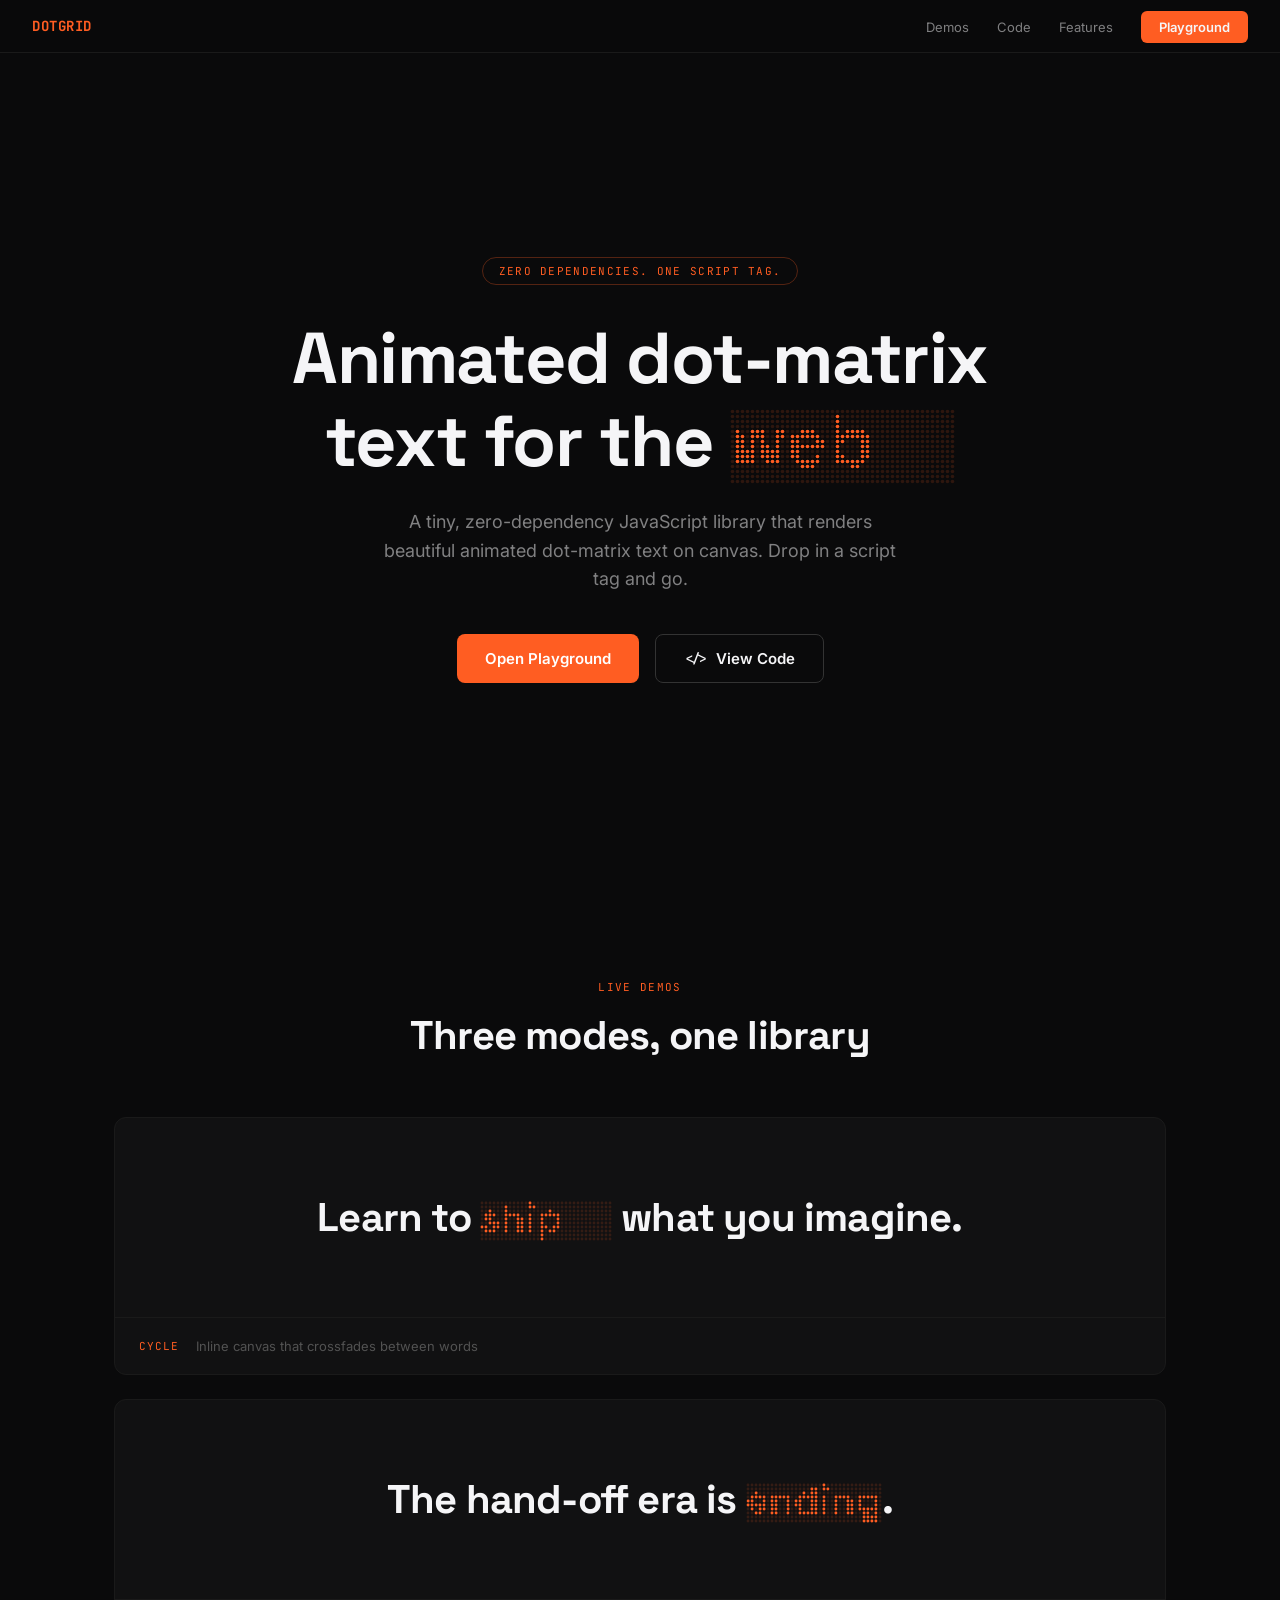
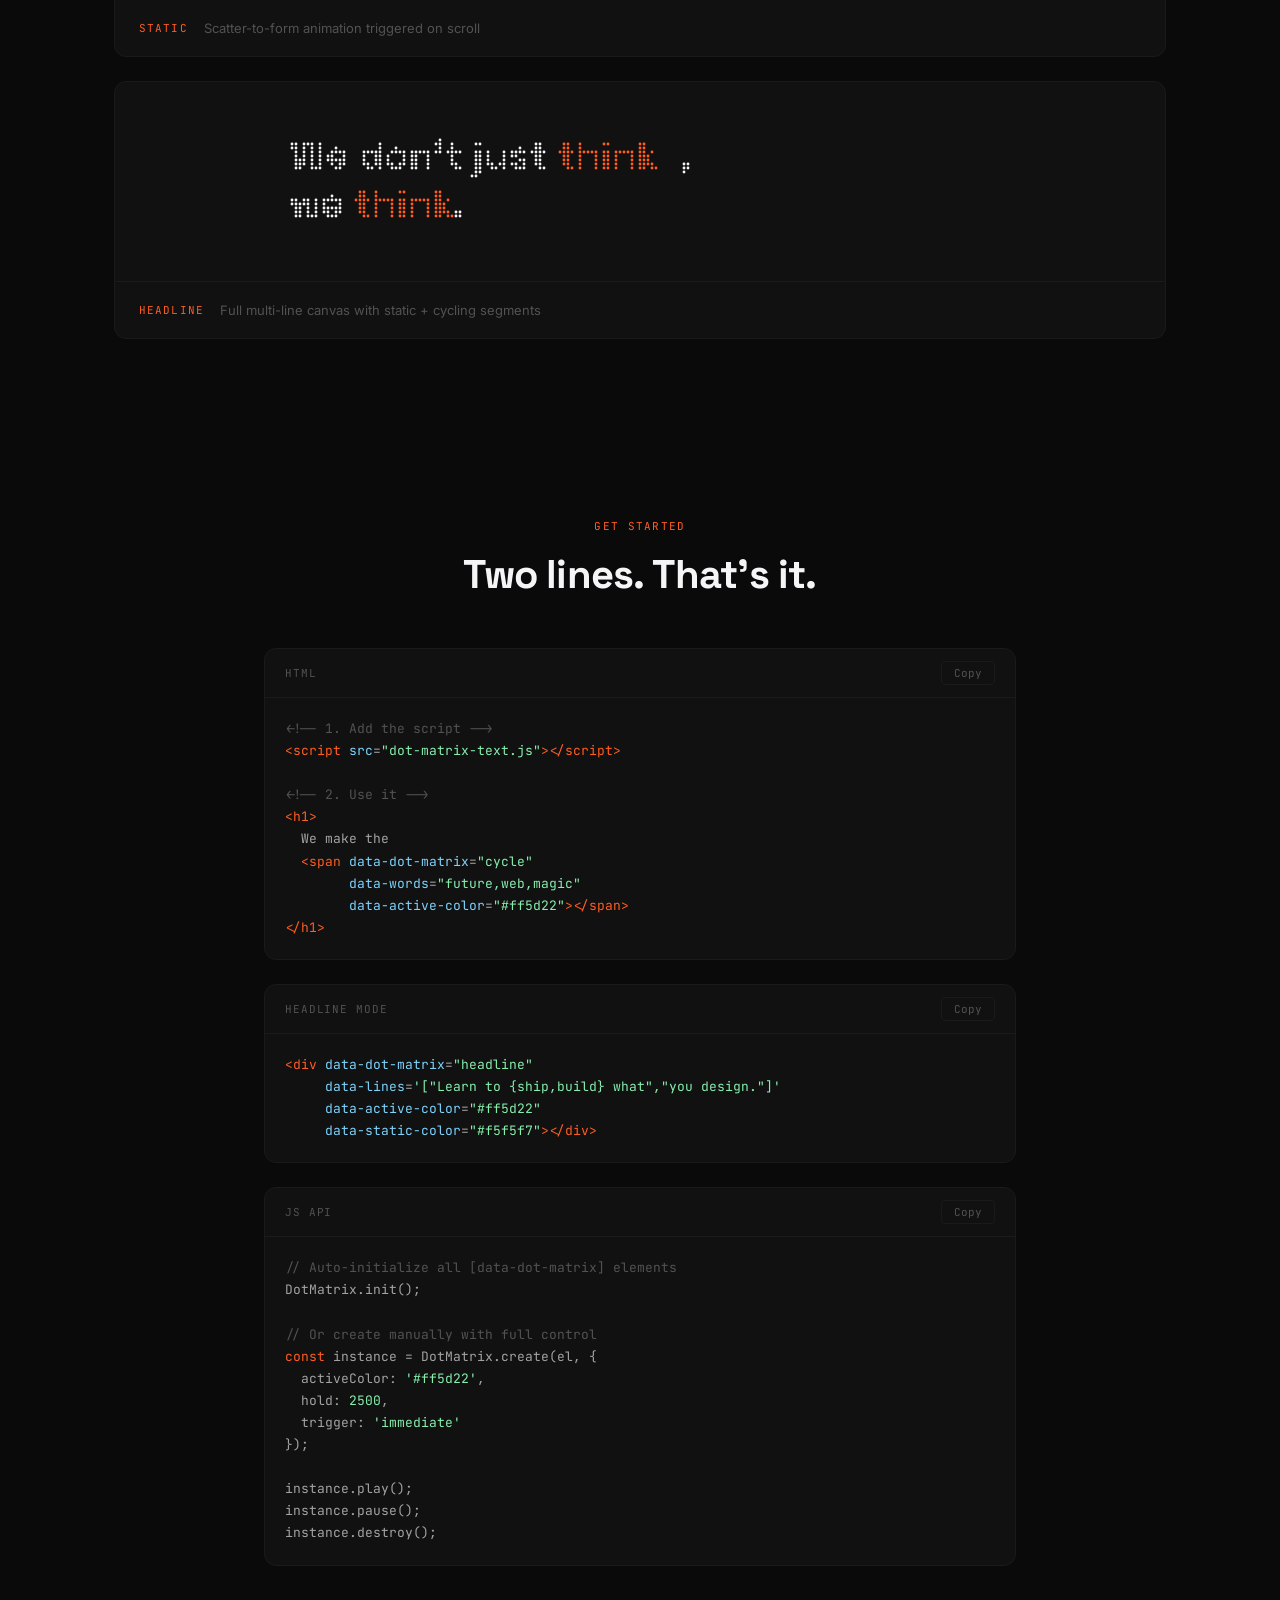
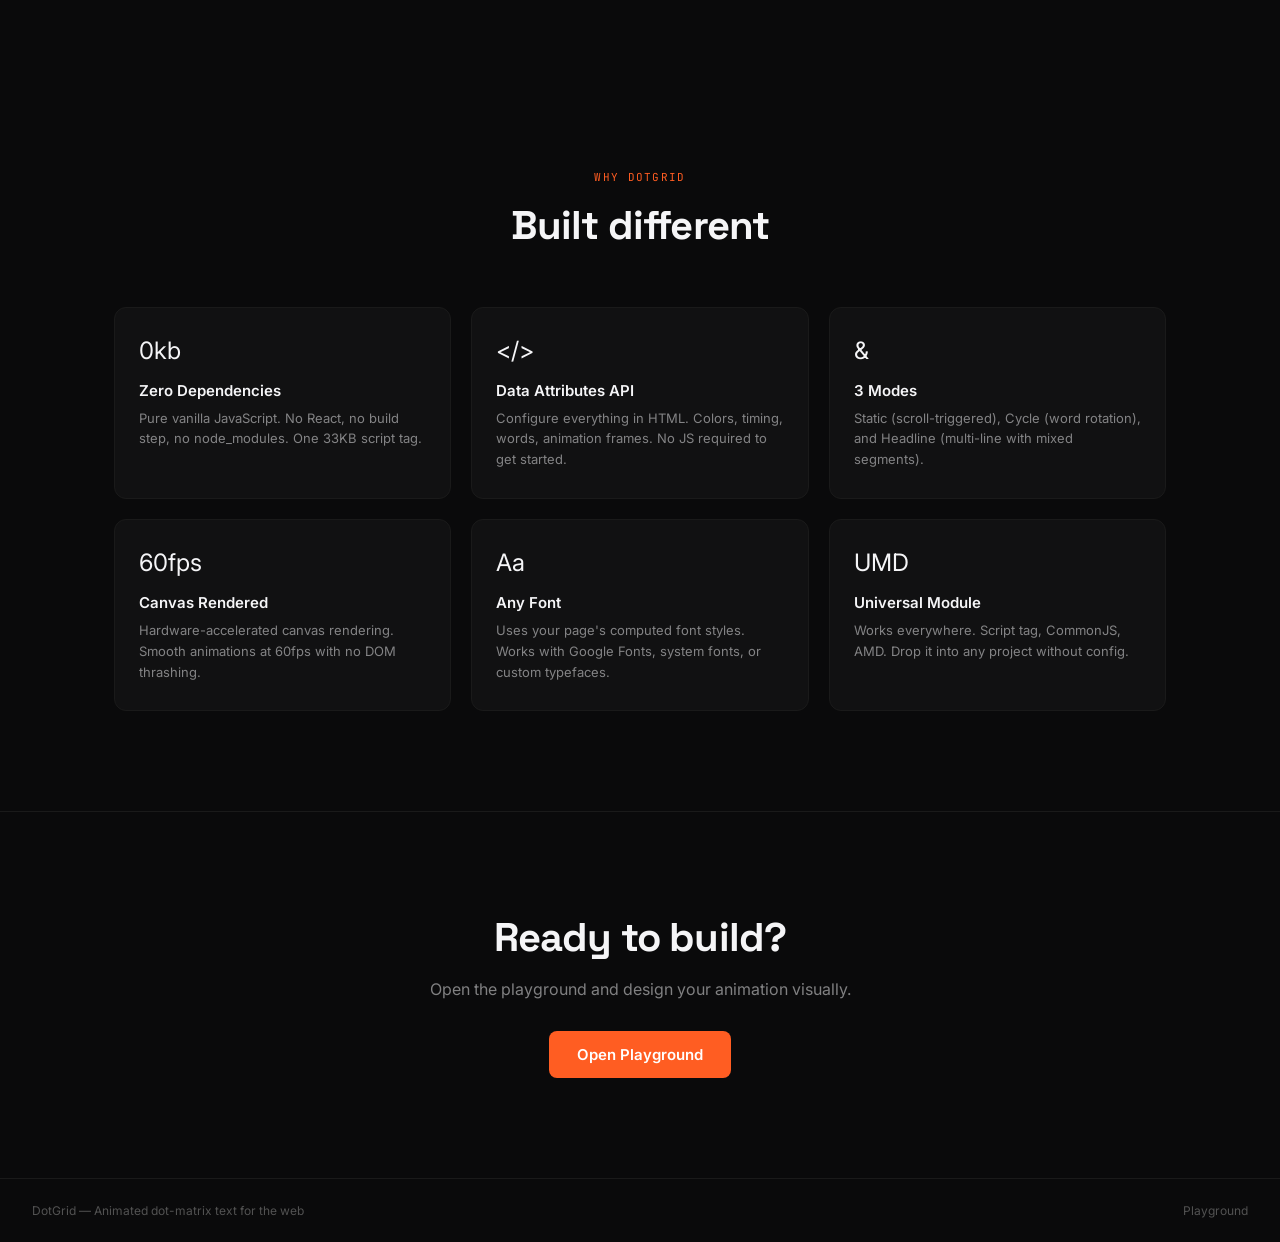
==== index.html @ 9e781ca2 "Fix dot-matrix rendering on mobile hero The cycle animation renders on its own line at a larger font" ====
<!DOCTYPE html>
<html lang="en">
<head>
  <meta charset="UTF-8" />
  <meta name="viewport" content="width=device-width, initial-scale=1.0" />
  <title>DotGrid — Animated Dot Matrix Text for the Web</title>
  <meta name="description" content="Zero-dependency JavaScript library for rendering animated dot-matrix text on canvas. Static, cycling, and headline modes. Drop in a script tag and go." />

  <!-- Fonts -->
  <link rel="preconnect" href="https://fonts.googleapis.com" />
  <link rel="preconnect" href="https://fonts.gstatic.com" crossorigin />
  <link href="https://fonts.googleapis.com/css2?family=Inter:wght@400;500;600;700;800&family=Space+Grotesk:wght@400;500;600;700&family=JetBrains+Mono:wght@400;500;700&display=swap" rel="stylesheet" />

  <!-- Dot Matrix CSS -->
  <link rel="stylesheet" href="dot-matrix-text.css" />

  <style>
    *, *::before, *::after { margin: 0; padding: 0; box-sizing: border-box; }

    :root {
      --orange: #ff5d22;
      --orange-hover: #e04e17;
      --bg: #0a0a0b;
      --surface: #111112;
      --border: #1a1a1a;
      --text: #f5f5f7;
      --text-muted: rgba(245, 245, 247, 0.5);
      --text-dim: #525252;
    }

    html { scroll-behavior: smooth; }

    body {
      font-family: "Inter", system-ui, sans-serif;
      background: var(--bg);
      color: var(--text);
      -webkit-font-smoothing: antialiased;
    }

    /* ── Nav ── */
    .nav {
      position: fixed;
      top: 0;
      left: 0;
      right: 0;
      z-index: 100;
      display: flex;
      align-items: center;
      justify-content: space-between;
      padding: 16px 32px;
      background: rgba(10, 10, 11, 0.85);
      backdrop-filter: blur(12px);
      border-bottom: 1px solid var(--border);
    }
    .nav__logo {
      font-family: "JetBrains Mono", monospace;
      font-size: 14px;
      font-weight: 700;
      color: var(--orange);
      text-decoration: none;
      letter-spacing: 0.04em;
      flex-shrink: 0;
    }
    .nav__toggle {
      display: none;
      background: none;
      border: none;
      cursor: pointer;
      padding: 4px;
      flex-shrink: 0;
    }
    .nav__toggle span {
      display: block;
      width: 20px;
      height: 2px;
      background: var(--text);
      margin: 5px 0;
      transition: all 200ms;
    }
    .nav__links {
      display: flex;
      align-items: center;
      gap: 28px;
      list-style: none;
    }
    .nav__links a {
      font-size: 13px;
      color: var(--text-muted);
      text-decoration: none;
      transition: color 150ms;
    }
    .nav__links a:hover { color: var(--text); }
    .nav__cta {
      font-size: 13px;
      font-weight: 600;
      color: var(--text) !important;
      background: var(--orange);
      padding: 8px 18px;
      border-radius: 6px;
      transition: background 150ms;
    }
    .nav__cta:hover { background: var(--orange-hover); }

    /* ── Hero ── */
    .hero {
      min-height: 100vh;
      display: flex;
      flex-direction: column;
      align-items: center;
      justify-content: center;
      text-align: center;
      padding: 120px 24px 80px;
    }
    .hero__badge {
      font-family: "JetBrains Mono", monospace;
      font-size: 11px;
      text-transform: uppercase;
      letter-spacing: 0.12em;
      color: var(--orange);
      border: 1px solid rgba(255, 93, 34, 0.3);
      padding: 6px 16px;
      border-radius: 100px;
      margin-bottom: 32px;
    }
    .hero__headline {
      font-family: "Space Grotesk", system-ui, sans-serif;
      font-size: clamp(2.5rem, 6vw, 4.5rem);
      font-weight: 700;
      line-height: 1.15;
      letter-spacing: -0.02em;
      max-width: 900px;
    }
    .hero__sub {
      margin-top: 24px;
      font-size: 1.125rem;
      color: var(--text-muted);
      max-width: 520px;
      line-height: 1.6;
    }
    .hero__actions {
      display: flex;
      gap: 16px;
      margin-top: 40px;
      flex-wrap: wrap;
      justify-content: center;
    }
    .btn {
      display: inline-flex;
      align-items: center;
      gap: 8px;
      padding: 14px 28px;
      font-family: inherit;
      font-size: 15px;
      font-weight: 600;
      border-radius: 8px;
      text-decoration: none;
      cursor: pointer;
      transition: all 150ms;
      border: none;
    }
    .btn--primary {
      background: var(--orange);
      color: #fff;
    }
    .btn--primary:hover { background: var(--orange-hover); }
    .btn--secondary {
      background: transparent;
      color: var(--text);
      border: 1px solid #333;
    }
    .btn--secondary:hover { border-color: var(--text-muted); }

    /* ── Demos ── */
    .demos {
      padding: 80px 24px 100px;
      max-width: 1100px;
      margin: 0 auto;
    }
    .demos__label {
      font-family: "JetBrains Mono", monospace;
      font-size: 11px;
      text-transform: uppercase;
      letter-spacing: 0.12em;
      color: var(--orange);
      text-align: center;
      margin-bottom: 16px;
    }
    .demos__title {
      font-family: "Space Grotesk", system-ui, sans-serif;
      font-size: clamp(1.75rem, 4vw, 2.5rem);
      font-weight: 700;
      text-align: center;
      letter-spacing: -0.02em;
      margin-bottom: 56px;
    }
    .demo-grid {
      display: grid;
      grid-template-columns: 1fr;
      gap: 24px;
    }
    .demo-card {
      background: var(--surface);
      border: 1px solid var(--border);
      border-radius: 12px;
      overflow: hidden;
    }
    .demo-card__preview {
      display: flex;
      align-items: center;
      justify-content: center;
      min-height: 200px;
      padding: 48px 32px;
      border-bottom: 1px solid var(--border);
    }
    .demo-card__preview .headline-text {
      font-family: "Space Grotesk", system-ui, sans-serif;
      font-size: clamp(1.5rem, 4vw, 2.5rem);
      font-weight: 700;
      line-height: 1.15;
      letter-spacing: -0.02em;
      text-align: center;
    }
    .demo-card__preview .headline-text--left {
      text-align: left;
      max-width: 700px;
      width: 100%;
    }
    .demo-card__info {
      padding: 20px 24px;
      display: flex;
      align-items: center;
      justify-content: space-between;
      gap: 16px;
    }
    .demo-card__mode {
      font-family: "JetBrains Mono", monospace;
      font-size: 11px;
      text-transform: uppercase;
      letter-spacing: 0.1em;
      color: var(--orange);
    }
    .demo-card__desc {
      font-size: 13px;
      color: var(--text-dim);
      flex: 1;
    }

    /* ── Code ── */
    .code-section {
      padding: 80px 24px 100px;
      max-width: 800px;
      margin: 0 auto;
    }
    .code-section__label {
      font-family: "JetBrains Mono", monospace;
      font-size: 11px;
      text-transform: uppercase;
      letter-spacing: 0.12em;
      color: var(--orange);
      text-align: center;
      margin-bottom: 16px;
    }
    .code-section__title {
      font-family: "Space Grotesk", system-ui, sans-serif;
      font-size: clamp(1.75rem, 4vw, 2.5rem);
      font-weight: 700;
      text-align: center;
      letter-spacing: -0.02em;
      margin-bottom: 48px;
    }
    .code-block {
      background: var(--surface);
      border: 1px solid var(--border);
      border-radius: 12px;
      overflow: hidden;
      margin-bottom: 24px;
    }
    .code-block__header {
      display: flex;
      align-items: center;
      justify-content: space-between;
      padding: 12px 20px;
      border-bottom: 1px solid var(--border);
    }
    .code-block__lang {
      font-family: "JetBrains Mono", monospace;
      font-size: 11px;
      color: var(--text-dim);
      text-transform: uppercase;
      letter-spacing: 0.08em;
    }
    .code-block__copy {
      font-family: "JetBrains Mono", monospace;
      font-size: 11px;
      color: var(--text-dim);
      background: none;
      border: 1px solid var(--border);
      padding: 4px 12px;
      border-radius: 4px;
      cursor: pointer;
      transition: all 150ms;
    }
    .code-block__copy:hover {
      color: var(--text);
      border-color: #333;
    }
    .code-block pre {
      padding: 20px;
      overflow-x: auto;
      font-family: "JetBrains Mono", monospace;
      font-size: 13px;
      line-height: 1.7;
      color: #a3a3a3;
    }
    .code-block pre .hl-tag { color: #ff5d22; }
    .code-block pre .hl-attr { color: #7dd3fc; }
    .code-block pre .hl-str { color: #86efac; }
    .code-block pre .hl-comment { color: #525252; }

    /* ── Features ── */
    .features {
      padding: 80px 24px 100px;
      max-width: 1100px;
      margin: 0 auto;
    }
    .features__label {
      font-family: "JetBrains Mono", monospace;
      font-size: 11px;
      text-transform: uppercase;
      letter-spacing: 0.12em;
      color: var(--orange);
      text-align: center;
      margin-bottom: 16px;
    }
    .features__title {
      font-family: "Space Grotesk", system-ui, sans-serif;
      font-size: clamp(1.75rem, 4vw, 2.5rem);
      font-weight: 700;
      text-align: center;
      letter-spacing: -0.02em;
      margin-bottom: 56px;
    }
    .features__grid {
      display: grid;
      grid-template-columns: repeat(3, 1fr);
      gap: 20px;
    }
    .feature-card {
      background: var(--surface);
      border: 1px solid var(--border);
      border-radius: 12px;
      padding: 28px 24px;
    }
    .feature-card__icon {
      font-size: 24px;
      margin-bottom: 16px;
    }
    .feature-card__title {
      font-size: 15px;
      font-weight: 600;
      margin-bottom: 8px;
    }
    .feature-card__desc {
      font-size: 13px;
      color: var(--text-muted);
      line-height: 1.6;
    }

    /* ── CTA ── */
    .final-cta {
      padding: 100px 24px;
      text-align: center;
      border-top: 1px solid var(--border);
    }
    .final-cta__title {
      font-family: "Space Grotesk", system-ui, sans-serif;
      font-size: clamp(1.75rem, 4vw, 2.5rem);
      font-weight: 700;
      letter-spacing: -0.02em;
      margin-bottom: 16px;
    }
    .final-cta__sub {
      font-size: 1rem;
      color: var(--text-muted);
      margin-bottom: 32px;
    }

    /* ── Footer ── */
    .footer {
      padding: 24px 32px;
      border-top: 1px solid var(--border);
      display: flex;
      align-items: center;
      justify-content: space-between;
      font-size: 12px;
      color: var(--text-dim);
    }
    .footer a {
      color: var(--text-dim);
      text-decoration: none;
      transition: color 150ms;
    }
    .footer a:hover { color: var(--text); }

    /* ── Responsive ── */
    @media (max-width: 768px) {
      .nav { padding: 14px 20px; }
      .nav__toggle { display: block; }
      .nav__links {
        display: none;
        position: absolute;
        top: 100%;
        left: 0;
        right: 0;
        flex-direction: column;
        background: rgba(10, 10, 11, 0.97);
        backdrop-filter: blur(12px);
        border-bottom: 1px solid var(--border);
        padding: 16px 20px;
        gap: 0;
      }
      .nav__links.open { display: flex; }
      .nav__links li { width: 100%; }
      .nav__links a {
        display: block;
        padding: 12px 0;
        font-size: 15px;
        border-bottom: 1px solid var(--border);
      }
      .nav__links li:last-child a { border-bottom: none; }
      .nav__links .nav__cta {
        display: block;
        text-align: center;
        margin-top: 8px;
        padding: 12px 18px;
      }

      .hero { padding: 100px 20px 60px; min-height: auto; min-height: 100svh; }
      .hero__badge { font-size: 10px; padding: 5px 12px; margin-bottom: 24px; }
      .hero__headline { font-size: clamp(1.75rem, 8vw, 2.5rem); }
      .hero__headline br { display: none; }
      .hero__dotmatrix {
        display: block;
        font-size: 2.5rem;
        margin-top: 8px;
      }
      .hero__sub { font-size: 1rem; margin-top: 20px; }
      .hero__actions { margin-top: 28px; flex-direction: column; width: 100%; }
      .hero__actions .btn { width: 100%; justify-content: center; }

      .demos { padding: 60px 16px 60px; }
      .demos__title { margin-bottom: 32px; }
      .demo-card__preview { padding: 32px 16px; min-height: 150px; }
      .demo-card__preview .headline-text { font-size: clamp(1.1rem, 5vw, 1.5rem); }
      .demo-card__preview .headline-text--left { text-align: center; }
      .demo-card__info { flex-direction: column; align-items: flex-start; padding: 16px; }

      .code-section { padding: 60px 16px 60px; }
      .code-section__title { margin-bottom: 32px; }
      .code-block pre { font-size: 11px; padding: 16px; line-height: 1.6; }
      .code-block__header { padding: 10px 16px; }

      .features { padding: 60px 16px 60px; }
      .features__title { margin-bottom: 32px; }
      .features__grid { grid-template-columns: 1fr; gap: 12px; }
      .feature-card { padding: 20px; }

      .final-cta { padding: 60px 20px; }
      .final-cta .btn { width: 100%; justify-content: center; }

      .footer { flex-direction: column; gap: 8px; text-align: center; padding: 20px; }
    }

    @media (max-width: 480px) {
      .hero__headline { font-size: 1.6rem; }
      .hero__dotmatrix { font-size: 2rem; }
      .demo-card__preview .headline-text { font-size: 1rem; }
      .code-block pre { font-size: 10px; }
      .features__grid { grid-template-columns: 1fr 1fr; }
      .feature-card { padding: 16px; }
      .feature-card__icon { font-size: 18px; margin-bottom: 10px; }
      .feature-card__title { font-size: 13px; }
      .feature-card__desc { font-size: 12px; }
    }
  </style>
</head>
<body>

  <!-- ── Nav ── -->
  <nav class="nav">
    <a href="/" class="nav__logo">DOTGRID</a>
    <button class="nav__toggle" aria-label="Menu" onclick="this.closest('.nav').querySelector('.nav__links').classList.toggle('open')">
      <span></span><span></span><span></span>
    </button>
    <ul class="nav__links">
      <li><a href="#demos">Demos</a></li>
      <li><a href="#code">Code</a></li>
      <li><a href="#features">Features</a></li>
      <li><a href="playground.html" class="nav__cta">Playground</a></li>
    </ul>
  </nav>

  <!-- ── Hero ── -->
  <section class="hero">
    <div class="hero__badge">Zero dependencies. One script tag.</div>

    <h1 class="hero__headline">
      Animated dot-matrix<br/>
      text for the
      <span class="hero__dotmatrix"
            data-dot-matrix="cycle"
            data-words="web,future,bold"
            data-active-color="#ff5d22"
            data-inactive-color="rgba(255,93,34,0.15)"></span>
    </h1>

    <p class="hero__sub">
      A tiny, zero-dependency JavaScript library that renders beautiful animated
      dot-matrix text on canvas. Drop in a script tag and go.
    </p>

    <div class="hero__actions">
      <a href="playground.html" class="btn btn--primary">Open Playground</a>
      <a href="#code" class="btn btn--secondary">
        <span style="font-family:'JetBrains Mono',monospace;font-size:13px;">&lt;/&gt;</span>
        View Code
      </a>
    </div>
  </section>

  <!-- ── Live Demos ── -->
  <section class="demos" id="demos">
    <div class="demos__label">Live Demos</div>
    <h2 class="demos__title">Three modes, one library</h2>

    <div class="demo-grid">
      <!-- Cycle mode -->
      <div class="demo-card">
        <div class="demo-card__preview">
          <h3 class="headline-text">
            Learn to
            <span data-dot-matrix="cycle"
                  data-words="ship,build,design,create"
                  data-active-color="#ff5d22"
                  data-inactive-color="rgba(255,93,34,0.15)"></span>
            what you imagine.
          </h3>
        </div>
        <div class="demo-card__info">
          <span class="demo-card__mode">Cycle</span>
          <span class="demo-card__desc">Inline canvas that crossfades between words</span>
        </div>
      </div>

      <!-- Static mode -->
      <div class="demo-card">
        <div class="demo-card__preview">
          <h3 class="headline-text">
            The hand-off era is
            <span data-dot-matrix="static"
                  data-word="ending"
                  data-active-color="#ff5d22"
                  data-inactive-color="rgba(255,93,34,0.15)"></span>.
          </h3>
        </div>
        <div class="demo-card__info">
          <span class="demo-card__mode">Static</span>
          <span class="demo-card__desc">Scatter-to-form animation triggered on scroll</span>
        </div>
      </div>

      <!-- Headline mode -->
      <div class="demo-card">
        <div class="demo-card__preview">
          <div class="headline-text headline-text--left"
               data-dot-matrix="headline"
               data-lines='["We don\u0027t just {think,dream,talk},","we {ship,build}."]'
               data-active-color="#ff5d22"
               data-static-color="#f5f5f7"
               data-hold="2500"
               data-transition-frames="14"
               data-trigger="immediate">
          </div>
        </div>
        <div class="demo-card__info">
          <span class="demo-card__mode">Headline</span>
          <span class="demo-card__desc">Full multi-line canvas with static + cycling segments</span>
        </div>
      </div>
    </div>
  </section>

  <!-- ── Code ── -->
  <section class="code-section" id="code">
    <div class="code-section__label">Get Started</div>
    <h2 class="code-section__title">Two lines. That's it.</h2>

    <div class="code-block">
      <div class="code-block__header">
        <span class="code-block__lang">HTML</span>
        <button class="code-block__copy" onclick="copyCode(this)">Copy</button>
      </div>
      <pre><span class="hl-comment">&lt;!-- 1. Add the script --&gt;</span>
<span class="hl-tag">&lt;script</span> <span class="hl-attr">src</span>=<span class="hl-str">"dot-matrix-text.js"</span><span class="hl-tag">&gt;&lt;/script&gt;</span>

<span class="hl-comment">&lt;!-- 2. Use it --&gt;</span>
<span class="hl-tag">&lt;h1&gt;</span>
  We make the
  <span class="hl-tag">&lt;span</span> <span class="hl-attr">data-dot-matrix</span>=<span class="hl-str">"cycle"</span>
        <span class="hl-attr">data-words</span>=<span class="hl-str">"future,web,magic"</span>
        <span class="hl-attr">data-active-color</span>=<span class="hl-str">"#ff5d22"</span><span class="hl-tag">&gt;&lt;/span&gt;</span>
<span class="hl-tag">&lt;/h1&gt;</span></pre>
    </div>

    <div class="code-block">
      <div class="code-block__header">
        <span class="code-block__lang">Headline Mode</span>
        <button class="code-block__copy" onclick="copyCode(this)">Copy</button>
      </div>
      <pre><span class="hl-tag">&lt;div</span> <span class="hl-attr">data-dot-matrix</span>=<span class="hl-str">"headline"</span>
     <span class="hl-attr">data-lines</span>=<span class="hl-str">'["Learn to {ship,build} what","you design."]'</span>
     <span class="hl-attr">data-active-color</span>=<span class="hl-str">"#ff5d22"</span>
     <span class="hl-attr">data-static-color</span>=<span class="hl-str">"#f5f5f7"</span><span class="hl-tag">&gt;&lt;/div&gt;</span></pre>
    </div>

    <div class="code-block">
      <div class="code-block__header">
        <span class="code-block__lang">JS API</span>
        <button class="code-block__copy" onclick="copyCode(this)">Copy</button>
      </div>
      <pre><span class="hl-comment">// Auto-initialize all [data-dot-matrix] elements</span>
DotMatrix.init();

<span class="hl-comment">// Or create manually with full control</span>
<span class="hl-tag">const</span> instance = DotMatrix.create(el, {
  activeColor: <span class="hl-str">'#ff5d22'</span>,
  hold: <span class="hl-str">2500</span>,
  trigger: <span class="hl-str">'immediate'</span>
});

instance.play();
instance.pause();
instance.destroy();</pre>
    </div>
  </section>

  <!-- ── Features ── -->
  <section class="features" id="features">
    <div class="features__label">Why DotGrid</div>
    <h2 class="features__title">Built different</h2>

    <div class="features__grid">
      <div class="feature-card">
        <div class="feature-card__icon">0kb</div>
        <h3 class="feature-card__title">Zero Dependencies</h3>
        <p class="feature-card__desc">Pure vanilla JavaScript. No React, no build step, no node_modules. One 33KB script tag.</p>
      </div>

      <div class="feature-card">
        <div class="feature-card__icon">&lt;/&gt;</div>
        <h3 class="feature-card__title">Data Attributes API</h3>
        <p class="feature-card__desc">Configure everything in HTML. Colors, timing, words, animation frames. No JS required to get started.</p>
      </div>

      <div class="feature-card">
        <div class="feature-card__icon">&amp;</div>
        <h3 class="feature-card__title">3 Modes</h3>
        <p class="feature-card__desc">Static (scroll-triggered), Cycle (word rotation), and Headline (multi-line with mixed segments).</p>
      </div>

      <div class="feature-card">
        <div class="feature-card__icon">60fps</div>
        <h3 class="feature-card__title">Canvas Rendered</h3>
        <p class="feature-card__desc">Hardware-accelerated canvas rendering. Smooth animations at 60fps with no DOM thrashing.</p>
      </div>

      <div class="feature-card">
        <div class="feature-card__icon">Aa</div>
        <h3 class="feature-card__title">Any Font</h3>
        <p class="feature-card__desc">Uses your page's computed font styles. Works with Google Fonts, system fonts, or custom typefaces.</p>
      </div>

      <div class="feature-card">
        <div class="feature-card__icon">UMD</div>
        <h3 class="feature-card__title">Universal Module</h3>
        <p class="feature-card__desc">Works everywhere. Script tag, CommonJS, AMD. Drop it into any project without config.</p>
      </div>
    </div>
  </section>

  <!-- ── Final CTA ── -->
  <section class="final-cta">
    <h2 class="final-cta__title">Ready to build?</h2>
    <p class="final-cta__sub">Open the playground and design your animation visually.</p>
    <a href="playground.html" class="btn btn--primary">Open Playground</a>
  </section>

  <!-- ── Footer ── -->
  <footer class="footer">
    <span>DotGrid &mdash; Animated dot-matrix text for the web</span>
    <a href="playground.html">Playground</a>
  </footer>

  <!-- Dot Matrix JS -->
  <script src="dot-matrix-text.js"></script>
  <script>
    function copyCode(btn) {
      var pre = btn.closest('.code-block').querySelector('pre');
      var text = pre.textContent;
      navigator.clipboard.writeText(text).then(function () {
        btn.textContent = 'Copied!';
        setTimeout(function () { btn.textContent = 'Copy'; }, 1500);
      });
    }
  </script>

</body>
</html>
---- dot-matrix-text.css ----
/**
 * DotMatrix Text — Base Styles
 *
 * Minimal CSS for proper alignment of dot-matrix canvas elements.
 * The JS library will auto-inject these rules if this stylesheet
 * is not already linked, so including it is optional but recommended
 * for avoiding a brief flash of unstyled content.
 */

[data-dot-matrix] {
  display: inline-block;
  vertical-align: baseline;
  position: relative;
  margin: 0;
}

[data-dot-matrix] canvas {
  display: inline-block;
  pointer-events: none;
  vertical-align: -0.25em;
}

[data-dot-matrix="headline"] {
  display: block;
}

[data-dot-matrix="headline"] canvas {
  display: block;
  vertical-align: baseline;
}
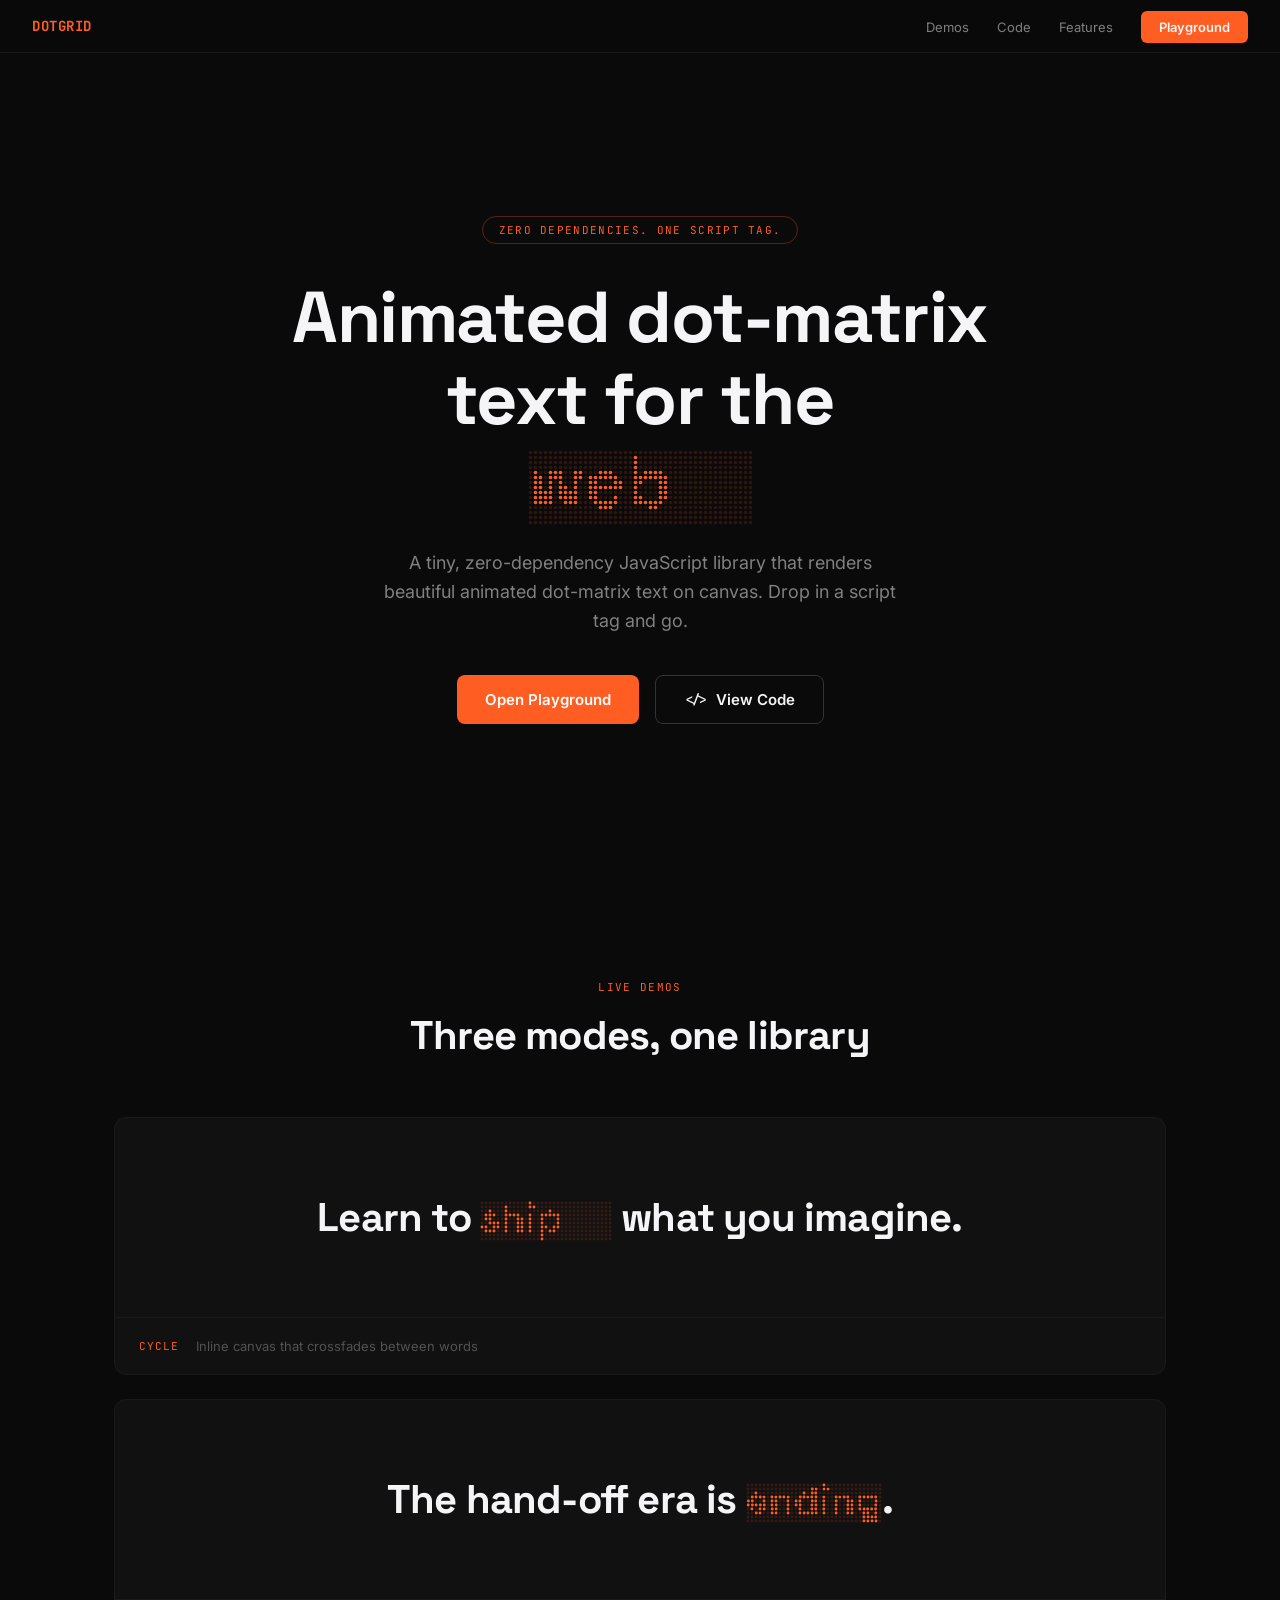
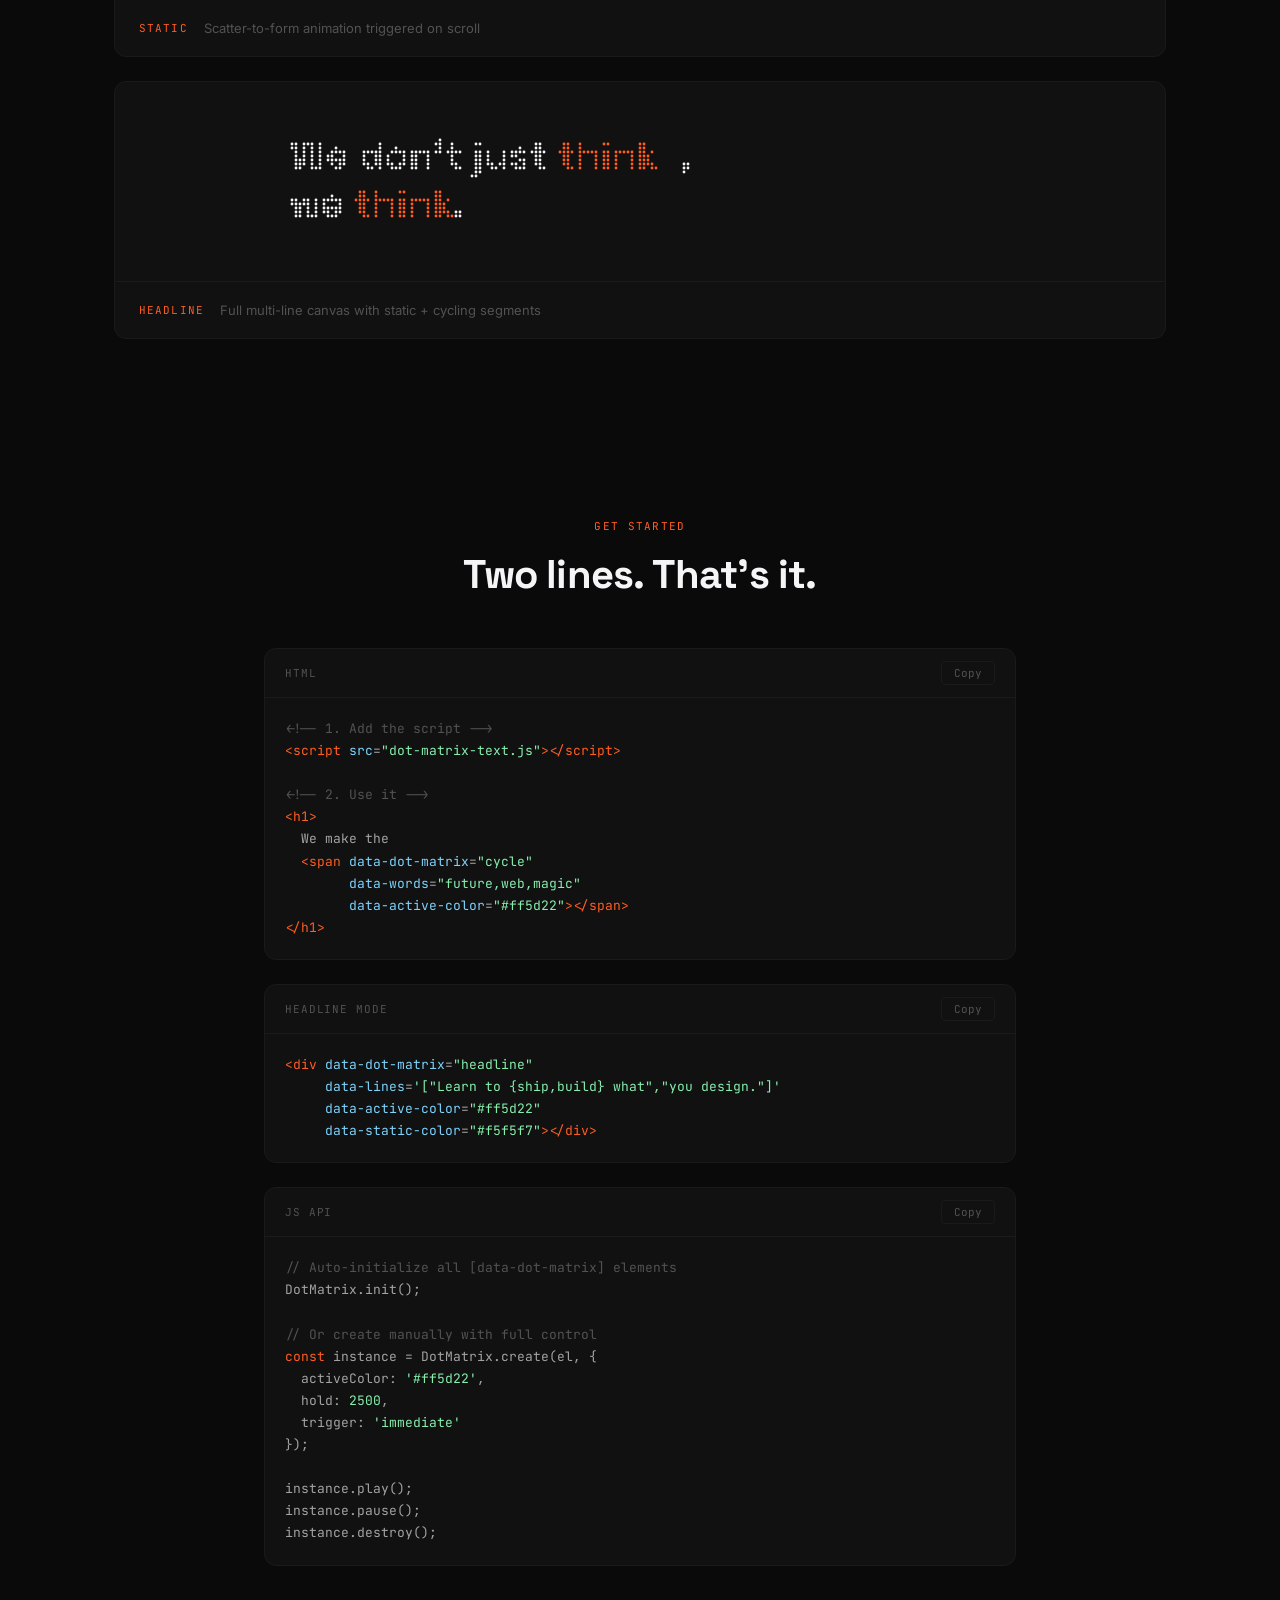
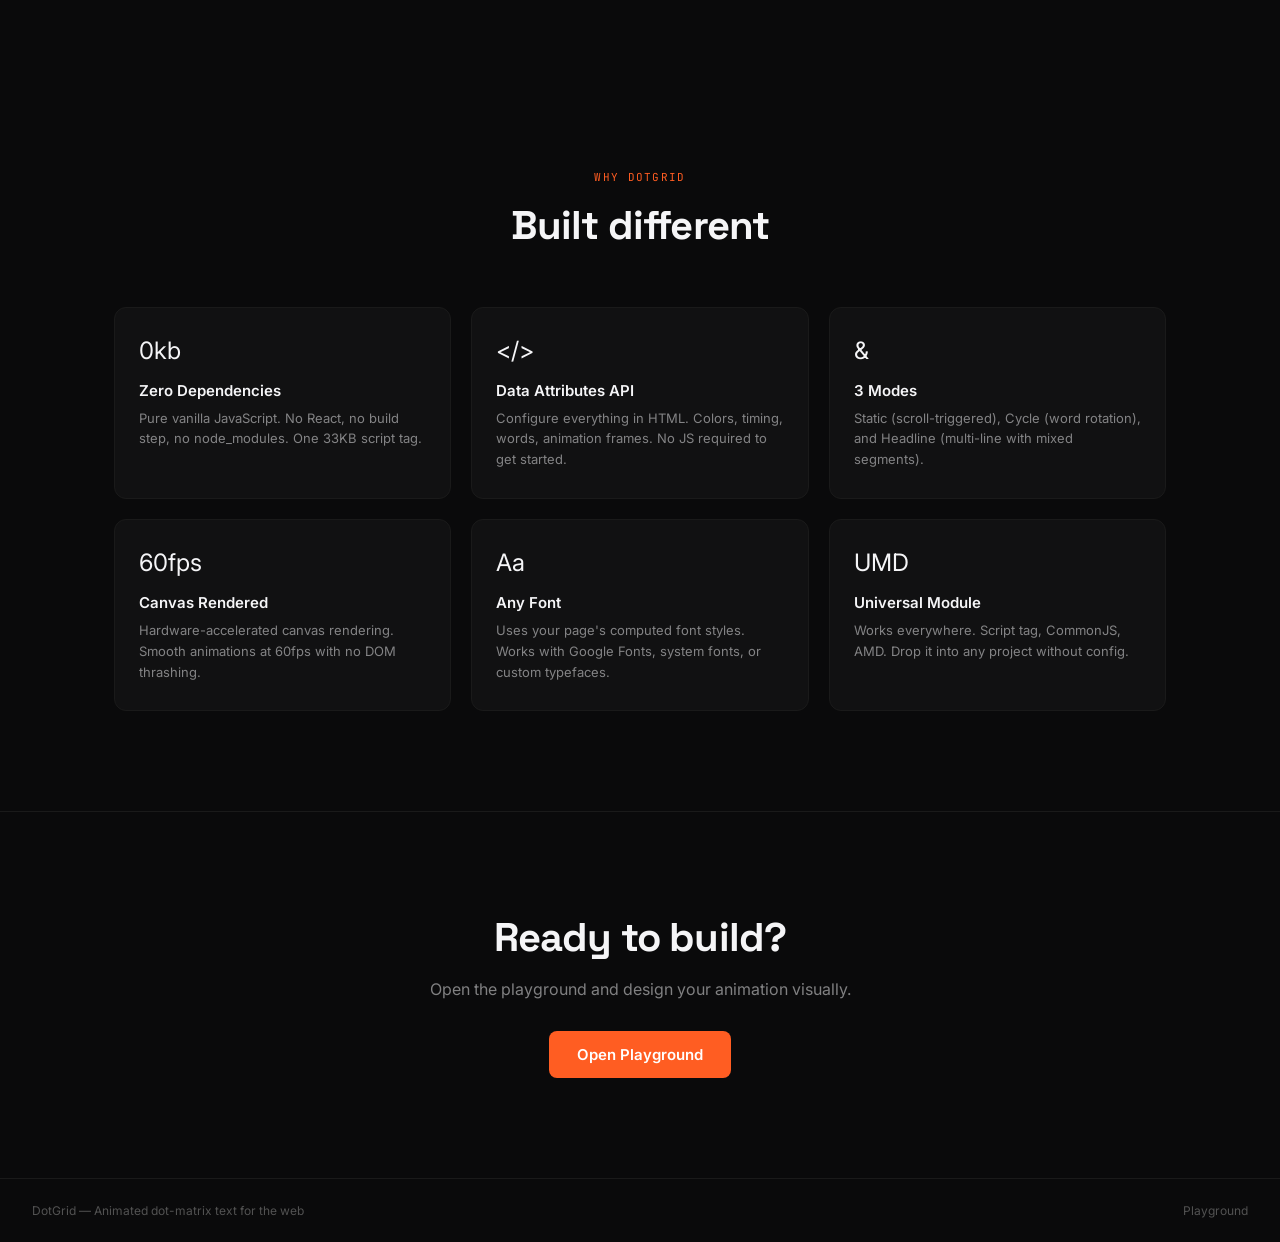
==== commit e3947bba: "Fix dot-matrix hero rendering on mobile — use wrapper div The library reads font size from the paren" ====
--- a/index.html
+++ b/index.html
@@ -129,6 +129,12 @@
       line-height: 1.15;
       letter-spacing: -0.02em;
       max-width: 900px;
+    }
+    .hero__dotmatrix {
+      font-family: "Space Grotesk", system-ui, sans-serif;
+      font-size: clamp(2.5rem, 6vw, 4.5rem);
+      font-weight: 700;
+      line-height: 1.15;
     }
     .hero__sub {
       margin-top: 24px;
@@ -440,9 +446,12 @@
       .hero__headline { font-size: clamp(1.75rem, 8vw, 2.5rem); }
       .hero__headline br { display: none; }
       .hero__dotmatrix {
-        display: block;
-        font-size: 2.5rem;
-        margin-top: 8px;
+        font-family: "Space Grotesk", system-ui, sans-serif;
+        font-weight: 700;
+        font-size: 4rem;
+        margin-top: 16px;
+        margin-bottom: 8px;
+        text-align: center;
       }
       .hero__sub { font-size: 1rem; margin-top: 20px; }
       .hero__actions { margin-top: 28px; flex-direction: column; width: 100%; }
@@ -473,7 +482,7 @@
 
     @media (max-width: 480px) {
       .hero__headline { font-size: 1.6rem; }
-      .hero__dotmatrix { font-size: 2rem; }
+      .hero__dotmatrix { font-size: 3rem; }
       .demo-card__preview .headline-text { font-size: 1rem; }
       .code-block pre { font-size: 10px; }
       .features__grid { grid-template-columns: 1fr 1fr; }
@@ -507,12 +516,13 @@
     <h1 class="hero__headline">
       Animated dot-matrix<br/>
       text for the
-      <span class="hero__dotmatrix"
-            data-dot-matrix="cycle"
+    </h1>
+    <div class="hero__dotmatrix">
+      <span data-dot-matrix="cycle"
             data-words="web,future,bold"
             data-active-color="#ff5d22"
             data-inactive-color="rgba(255,93,34,0.15)"></span>
-    </h1>
+    </div>
 
     <p class="hero__sub">
       A tiny, zero-dependency JavaScript library that renders beautiful animated
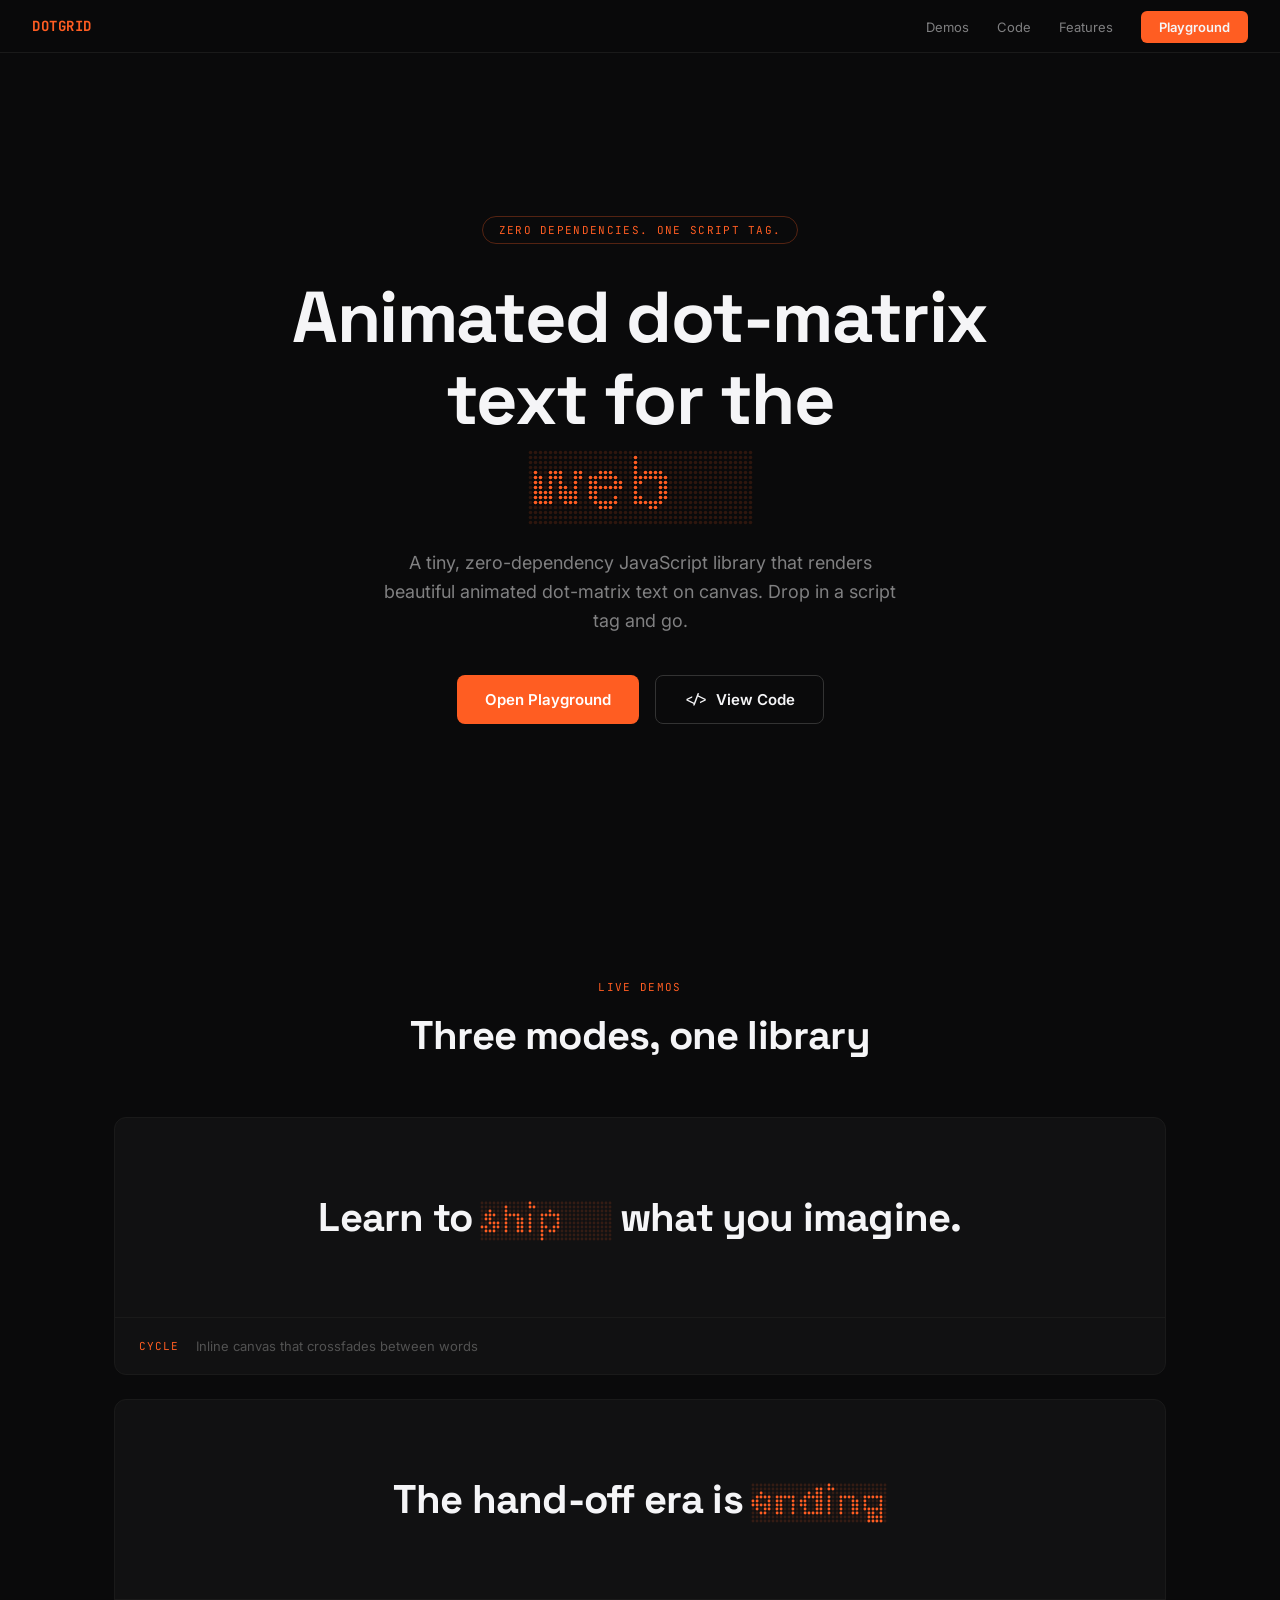
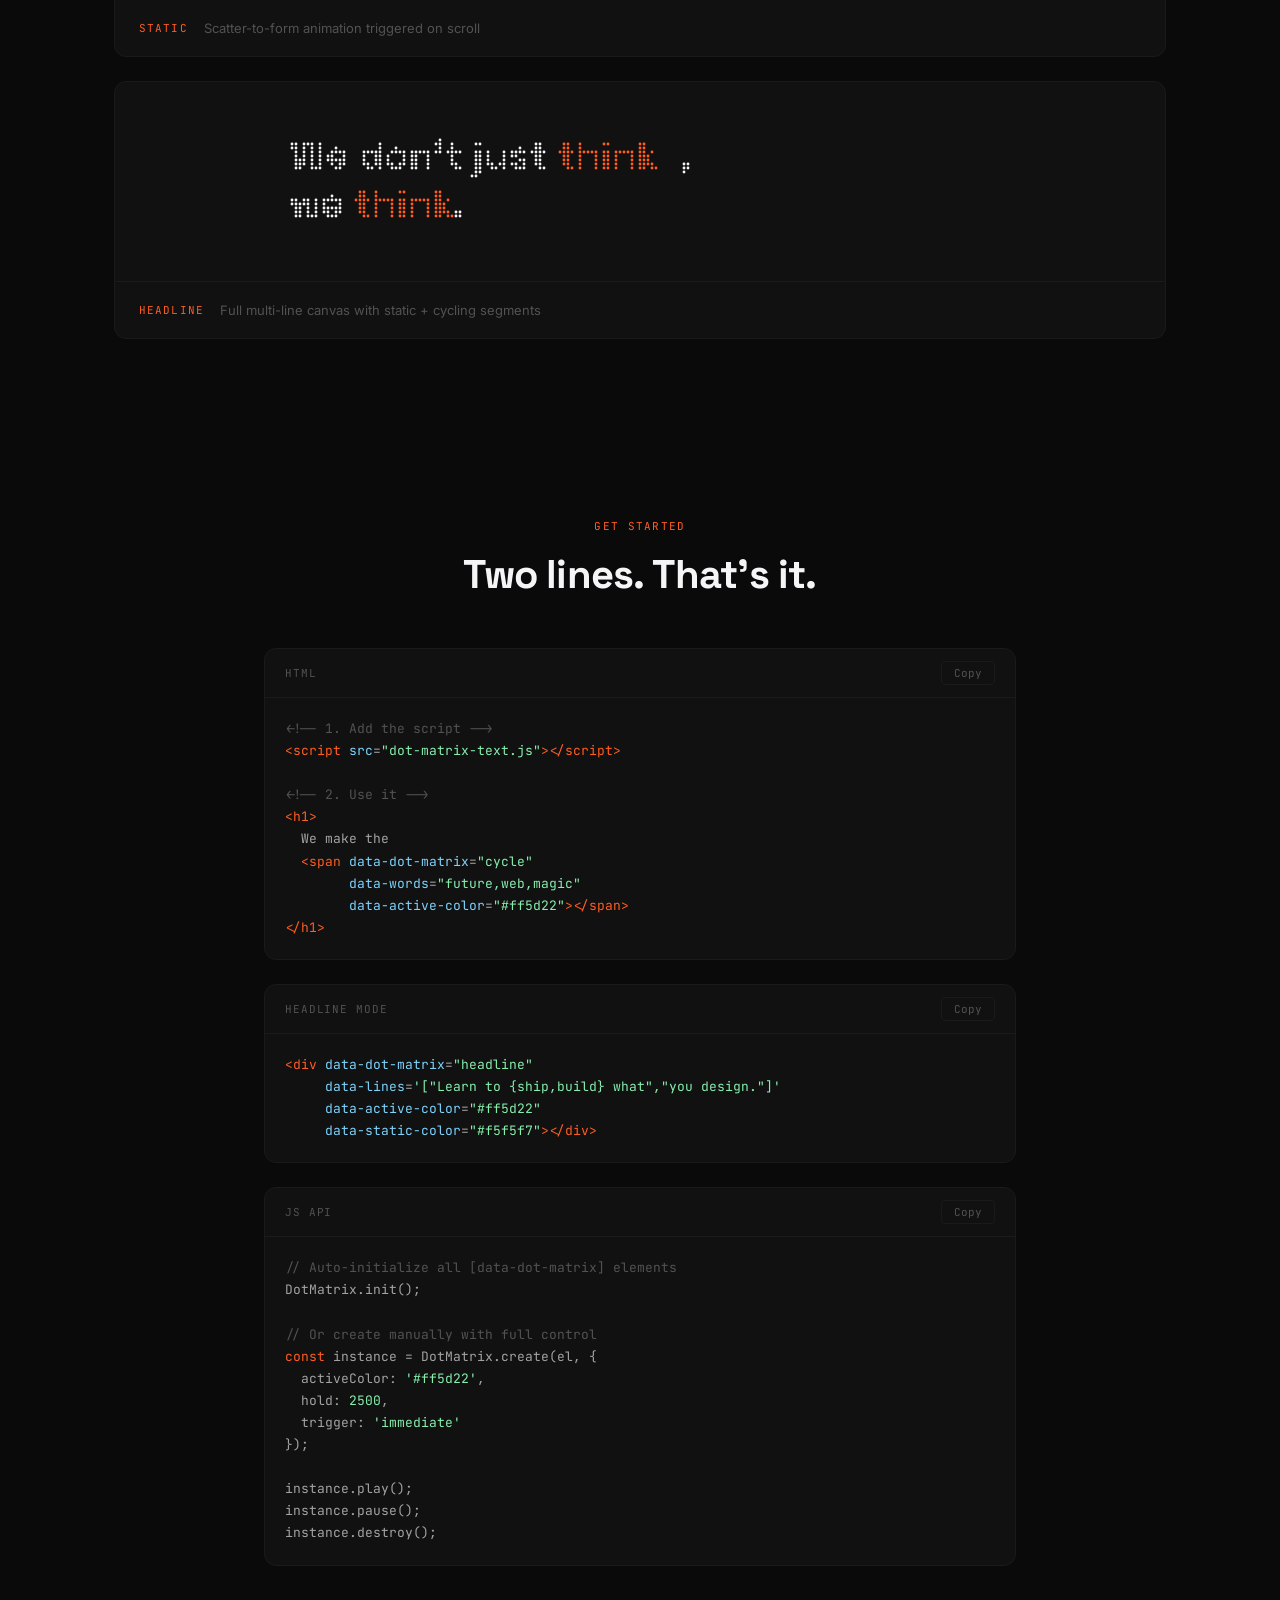
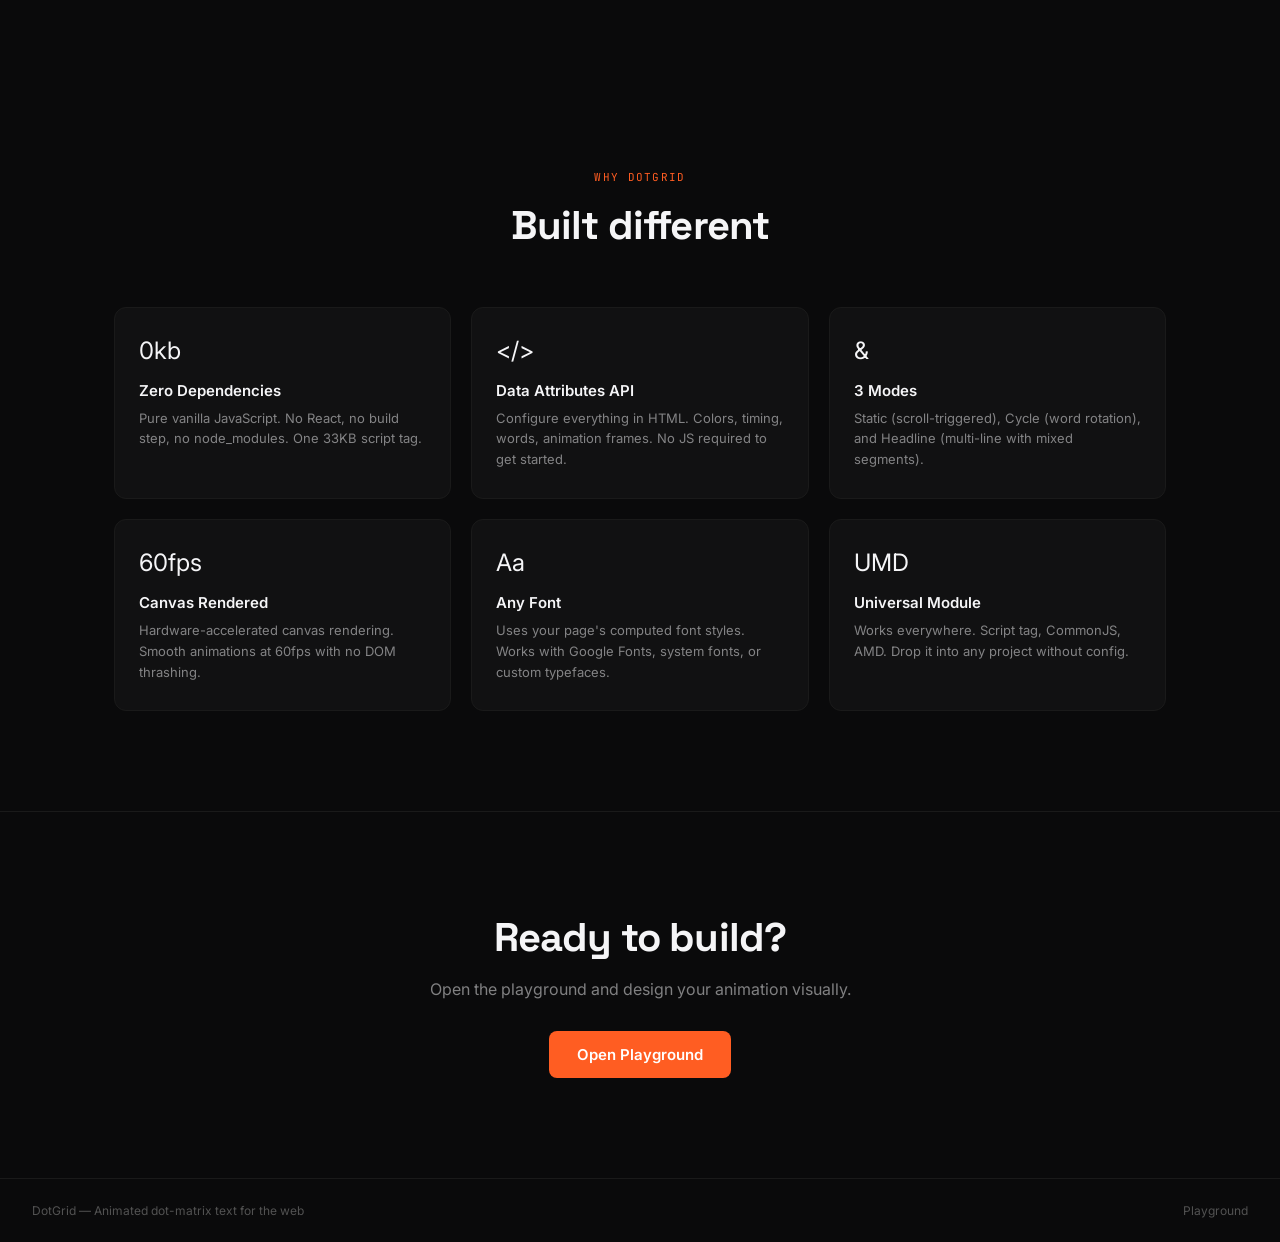
==== commit 91d94e52: "Fix dot-matrix rendering in demo cards on mobile Restructure demo cards to use wrapper divs with exp" ====
--- a/index.html
+++ b/index.html
@@ -218,6 +218,14 @@
       padding: 48px 32px;
       border-bottom: 1px solid var(--border);
     }
+    .demo-card__content {
+      display: flex;
+      align-items: baseline;
+      justify-content: center;
+      flex-wrap: wrap;
+      gap: 0 8px;
+      text-align: center;
+    }
     .demo-card__preview .headline-text {
       font-family: "Space Grotesk", system-ui, sans-serif;
       font-size: clamp(1.5rem, 4vw, 2.5rem);
@@ -226,7 +234,13 @@
       letter-spacing: -0.02em;
       text-align: center;
     }
-    .demo-card__preview .headline-text--left {
+    .demo-card__dotmatrix {
+      font-family: "Space Grotesk", system-ui, sans-serif;
+      font-size: clamp(1.5rem, 4vw, 2.5rem);
+      font-weight: 700;
+      line-height: 1.15;
+    }
+    .demo-card__dotmatrix--headline {
       text-align: left;
       max-width: 700px;
       width: 100%;
@@ -460,8 +474,20 @@
       .demos { padding: 60px 16px 60px; }
       .demos__title { margin-bottom: 32px; }
       .demo-card__preview { padding: 32px 16px; min-height: 150px; }
-      .demo-card__preview .headline-text { font-size: clamp(1.1rem, 5vw, 1.5rem); }
-      .demo-card__preview .headline-text--left { text-align: center; }
+      .demo-card__content {
+        flex-direction: column;
+        align-items: center;
+        gap: 12px;
+      }
+      .demo-card__preview .headline-text { font-size: 1.25rem; }
+      .demo-card__dotmatrix {
+        font-size: 2.5rem;
+        text-align: center;
+      }
+      .demo-card__dotmatrix--headline {
+        font-size: 1.75rem;
+        text-align: center;
+      }
       .demo-card__info { flex-direction: column; align-items: flex-start; padding: 16px; }
 
       .code-section { padding: 60px 16px 60px; }
@@ -484,6 +510,8 @@
       .hero__headline { font-size: 1.6rem; }
       .hero__dotmatrix { font-size: 3rem; }
       .demo-card__preview .headline-text { font-size: 1rem; }
+      .demo-card__dotmatrix { font-size: 2rem; }
+      .demo-card__dotmatrix--headline { font-size: 1.5rem; }
       .code-block pre { font-size: 10px; }
       .features__grid { grid-template-columns: 1fr 1fr; }
       .feature-card { padding: 16px; }
@@ -547,14 +575,16 @@
       <!-- Cycle mode -->
       <div class="demo-card">
         <div class="demo-card__preview">
-          <h3 class="headline-text">
-            Learn to
-            <span data-dot-matrix="cycle"
-                  data-words="ship,build,design,create"
-                  data-active-color="#ff5d22"
-                  data-inactive-color="rgba(255,93,34,0.15)"></span>
-            what you imagine.
-          </h3>
+          <div class="demo-card__content">
+            <h3 class="headline-text">Learn to</h3>
+            <div class="demo-card__dotmatrix">
+              <span data-dot-matrix="cycle"
+                    data-words="ship,build,design,create"
+                    data-active-color="#ff5d22"
+                    data-inactive-color="rgba(255,93,34,0.15)"></span>
+            </div>
+            <h3 class="headline-text">what you imagine.</h3>
+          </div>
         </div>
         <div class="demo-card__info">
           <span class="demo-card__mode">Cycle</span>
@@ -565,13 +595,15 @@
       <!-- Static mode -->
       <div class="demo-card">
         <div class="demo-card__preview">
-          <h3 class="headline-text">
-            The hand-off era is
-            <span data-dot-matrix="static"
-                  data-word="ending"
-                  data-active-color="#ff5d22"
-                  data-inactive-color="rgba(255,93,34,0.15)"></span>.
-          </h3>
+          <div class="demo-card__content">
+            <h3 class="headline-text">The hand-off era is</h3>
+            <div class="demo-card__dotmatrix">
+              <span data-dot-matrix="static"
+                    data-word="ending"
+                    data-active-color="#ff5d22"
+                    data-inactive-color="rgba(255,93,34,0.15)"></span>
+            </div>
+          </div>
         </div>
         <div class="demo-card__info">
           <span class="demo-card__mode">Static</span>
@@ -582,7 +614,7 @@
       <!-- Headline mode -->
       <div class="demo-card">
         <div class="demo-card__preview">
-          <div class="headline-text headline-text--left"
+          <div class="demo-card__dotmatrix demo-card__dotmatrix--headline"
                data-dot-matrix="headline"
                data-lines='["We don\u0027t just {think,dream,talk},","we {ship,build}."]'
                data-active-color="#ff5d22"
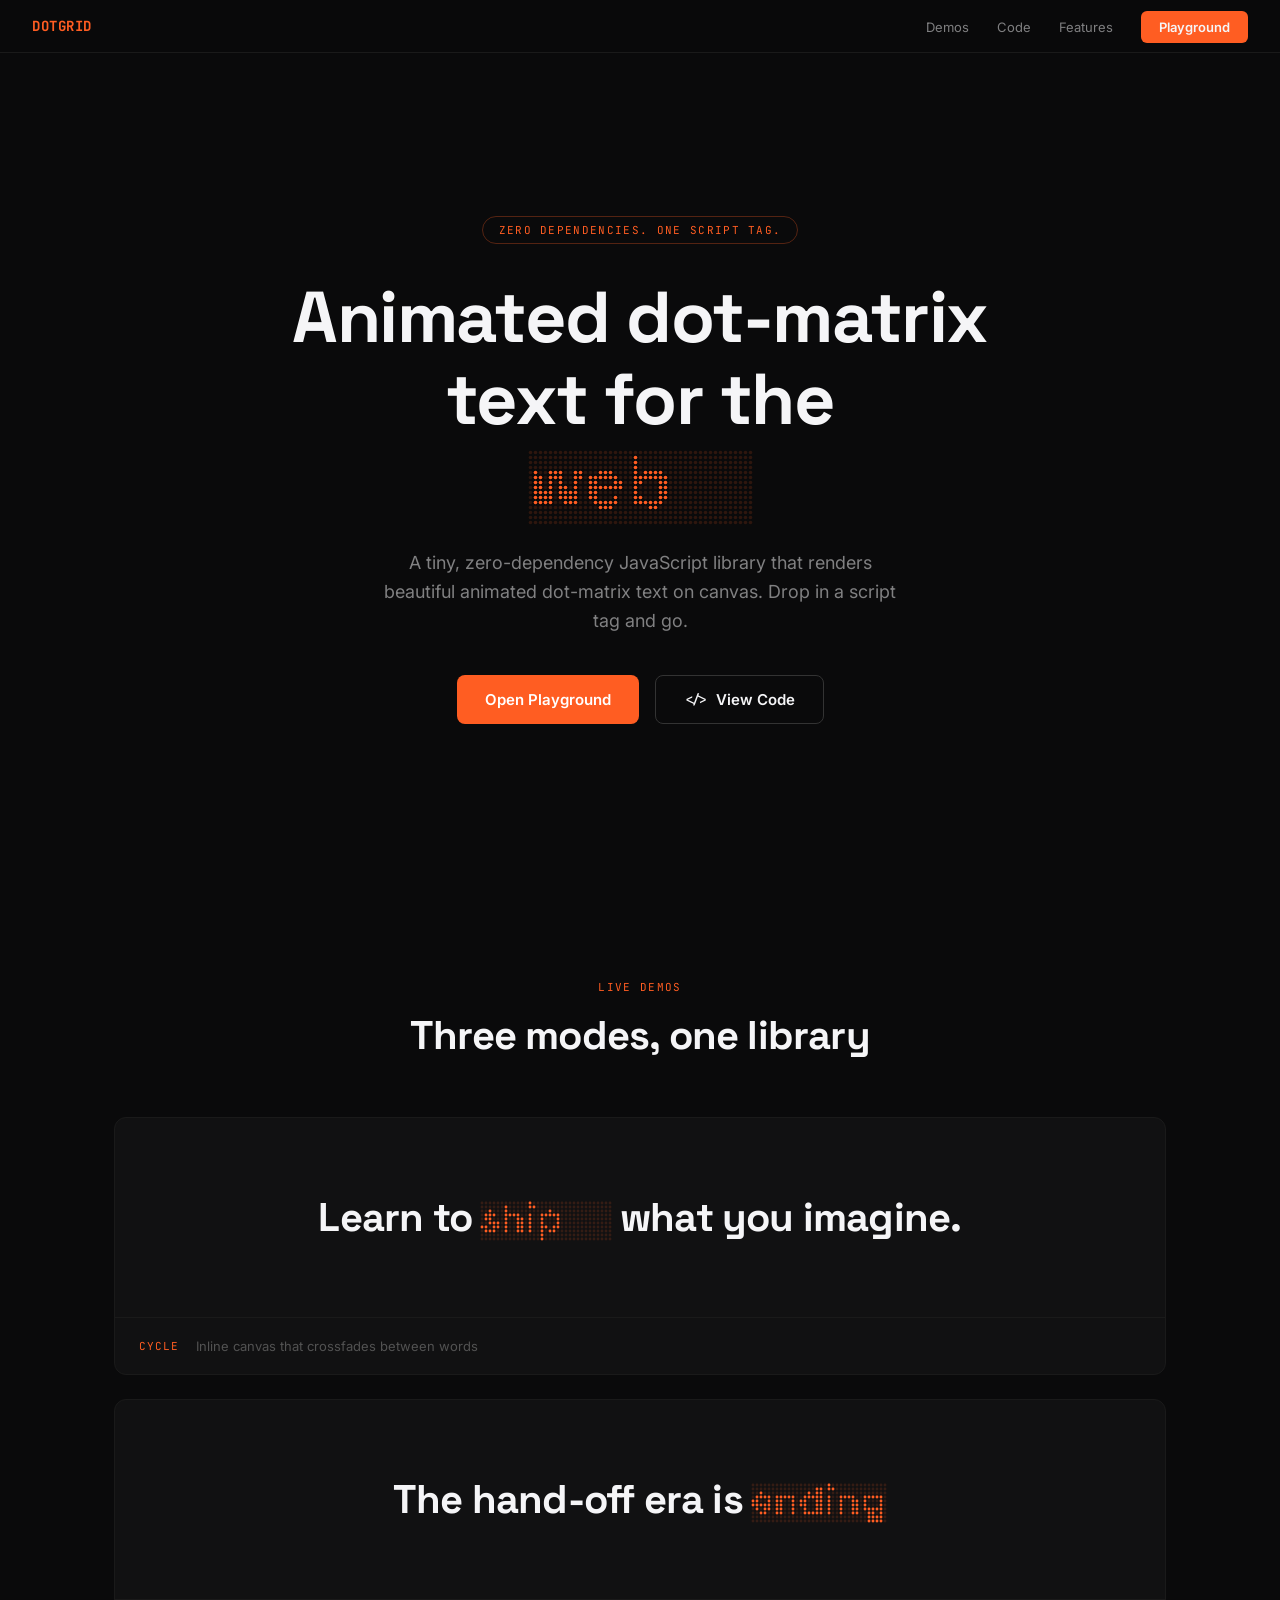
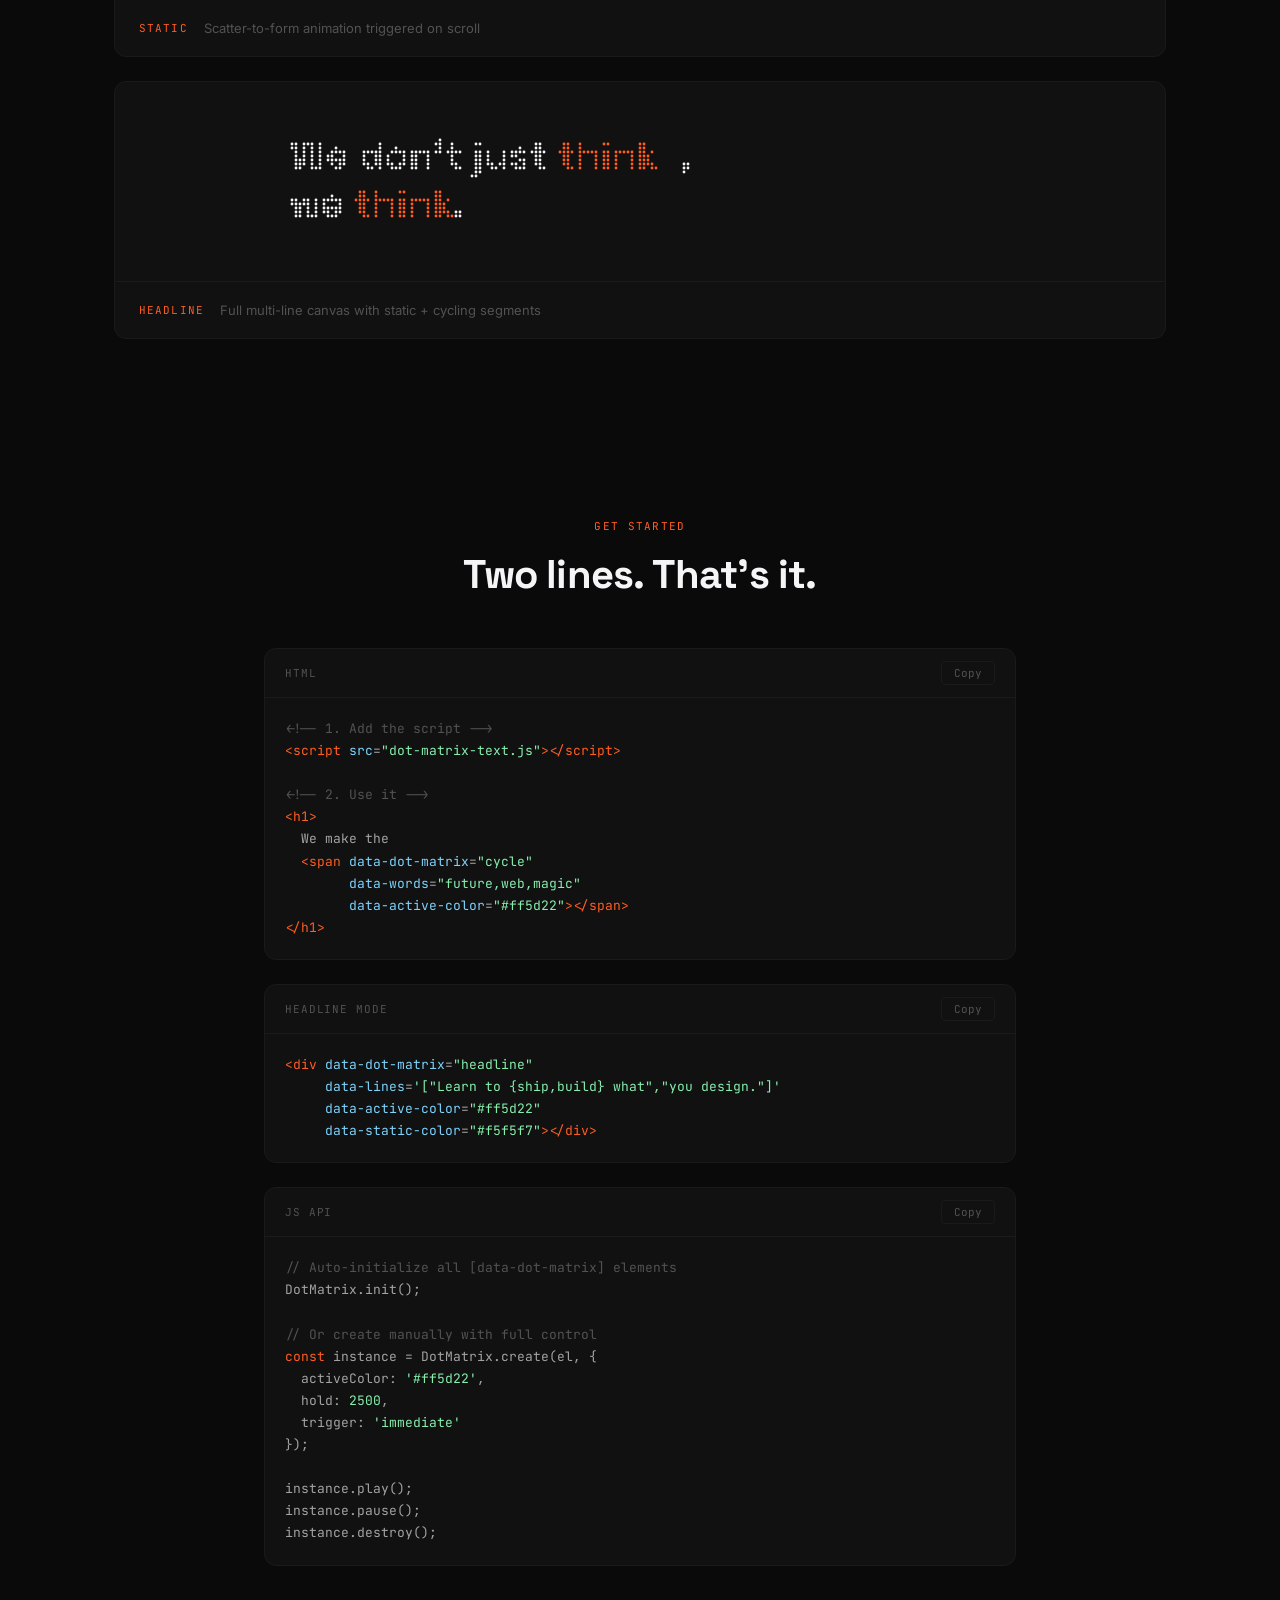
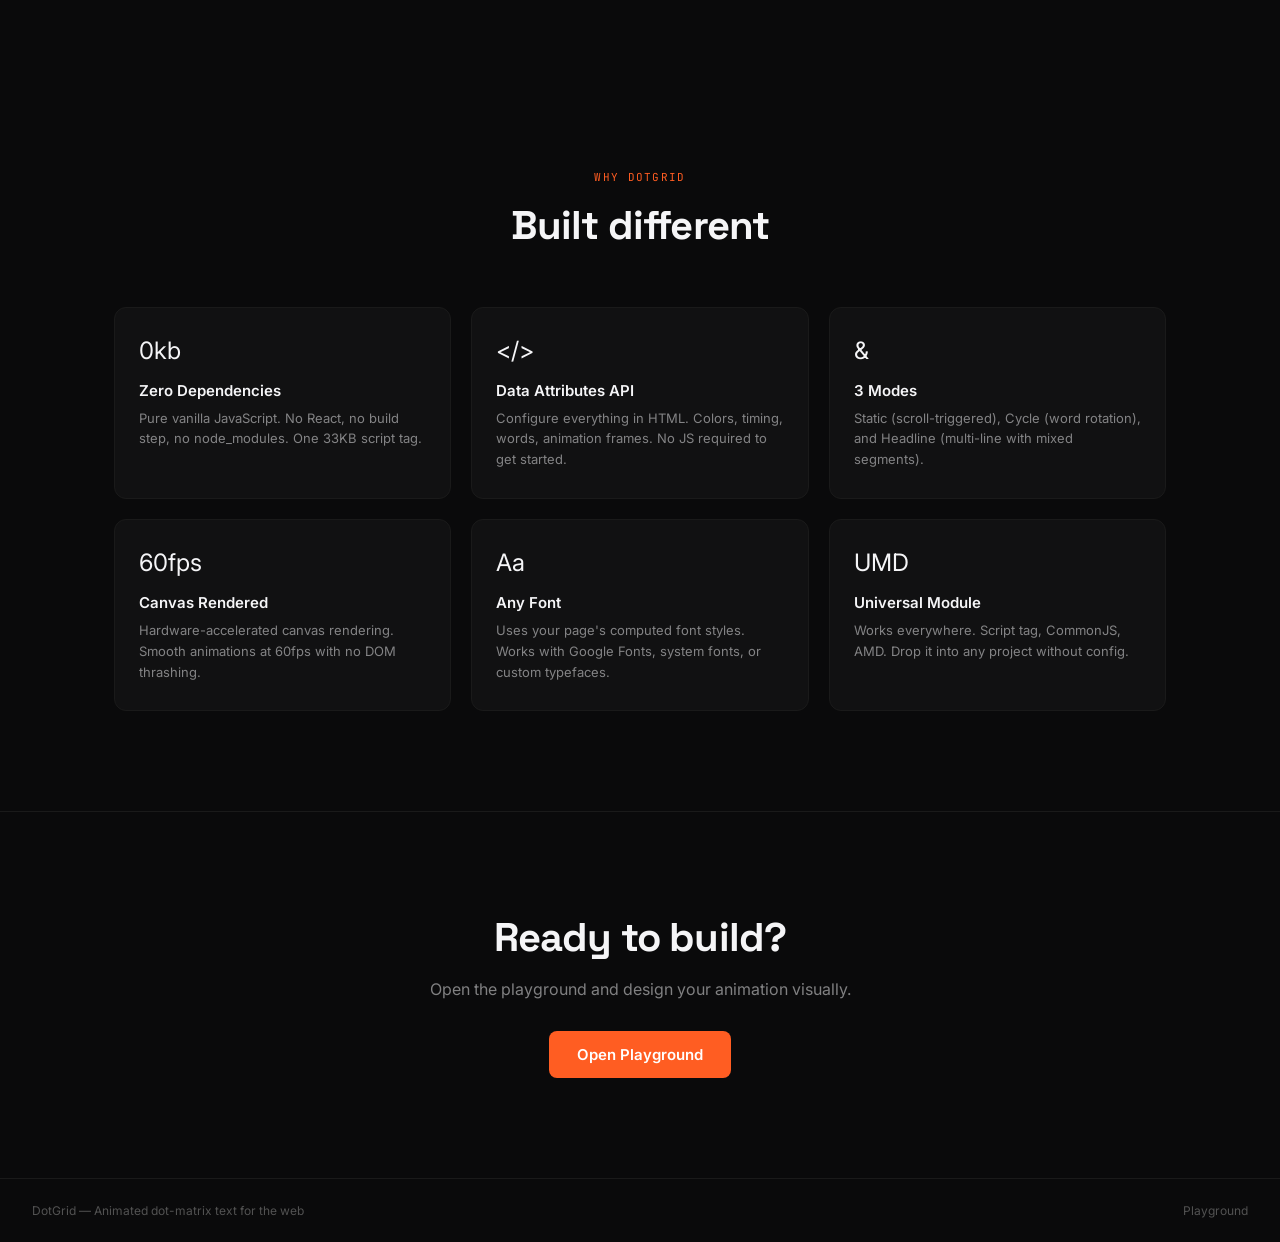
==== commit 562a7156: "Increase dot-matrix font size in demo cards on mobile Cycle/static demos bumped to 3.5rem, headline " ====
--- a/index.html
+++ b/index.html
@@ -481,12 +481,12 @@
       }
       .demo-card__preview .headline-text { font-size: 1.25rem; }
       .demo-card__dotmatrix {
-        font-size: 2.5rem;
+        font-size: 3.5rem;
         text-align: center;
       }
       .demo-card__dotmatrix--headline {
-        font-size: 1.75rem;
-        text-align: center;
+        font-size: 2.25rem;
+        text-align: left;
       }
       .demo-card__info { flex-direction: column; align-items: flex-start; padding: 16px; }
 
@@ -510,8 +510,8 @@
       .hero__headline { font-size: 1.6rem; }
       .hero__dotmatrix { font-size: 3rem; }
       .demo-card__preview .headline-text { font-size: 1rem; }
-      .demo-card__dotmatrix { font-size: 2rem; }
-      .demo-card__dotmatrix--headline { font-size: 1.5rem; }
+      .demo-card__dotmatrix { font-size: 2.5rem; }
+      .demo-card__dotmatrix--headline { font-size: 2rem; }
       .code-block pre { font-size: 10px; }
       .features__grid { grid-template-columns: 1fr 1fr; }
       .feature-card { padding: 16px; }
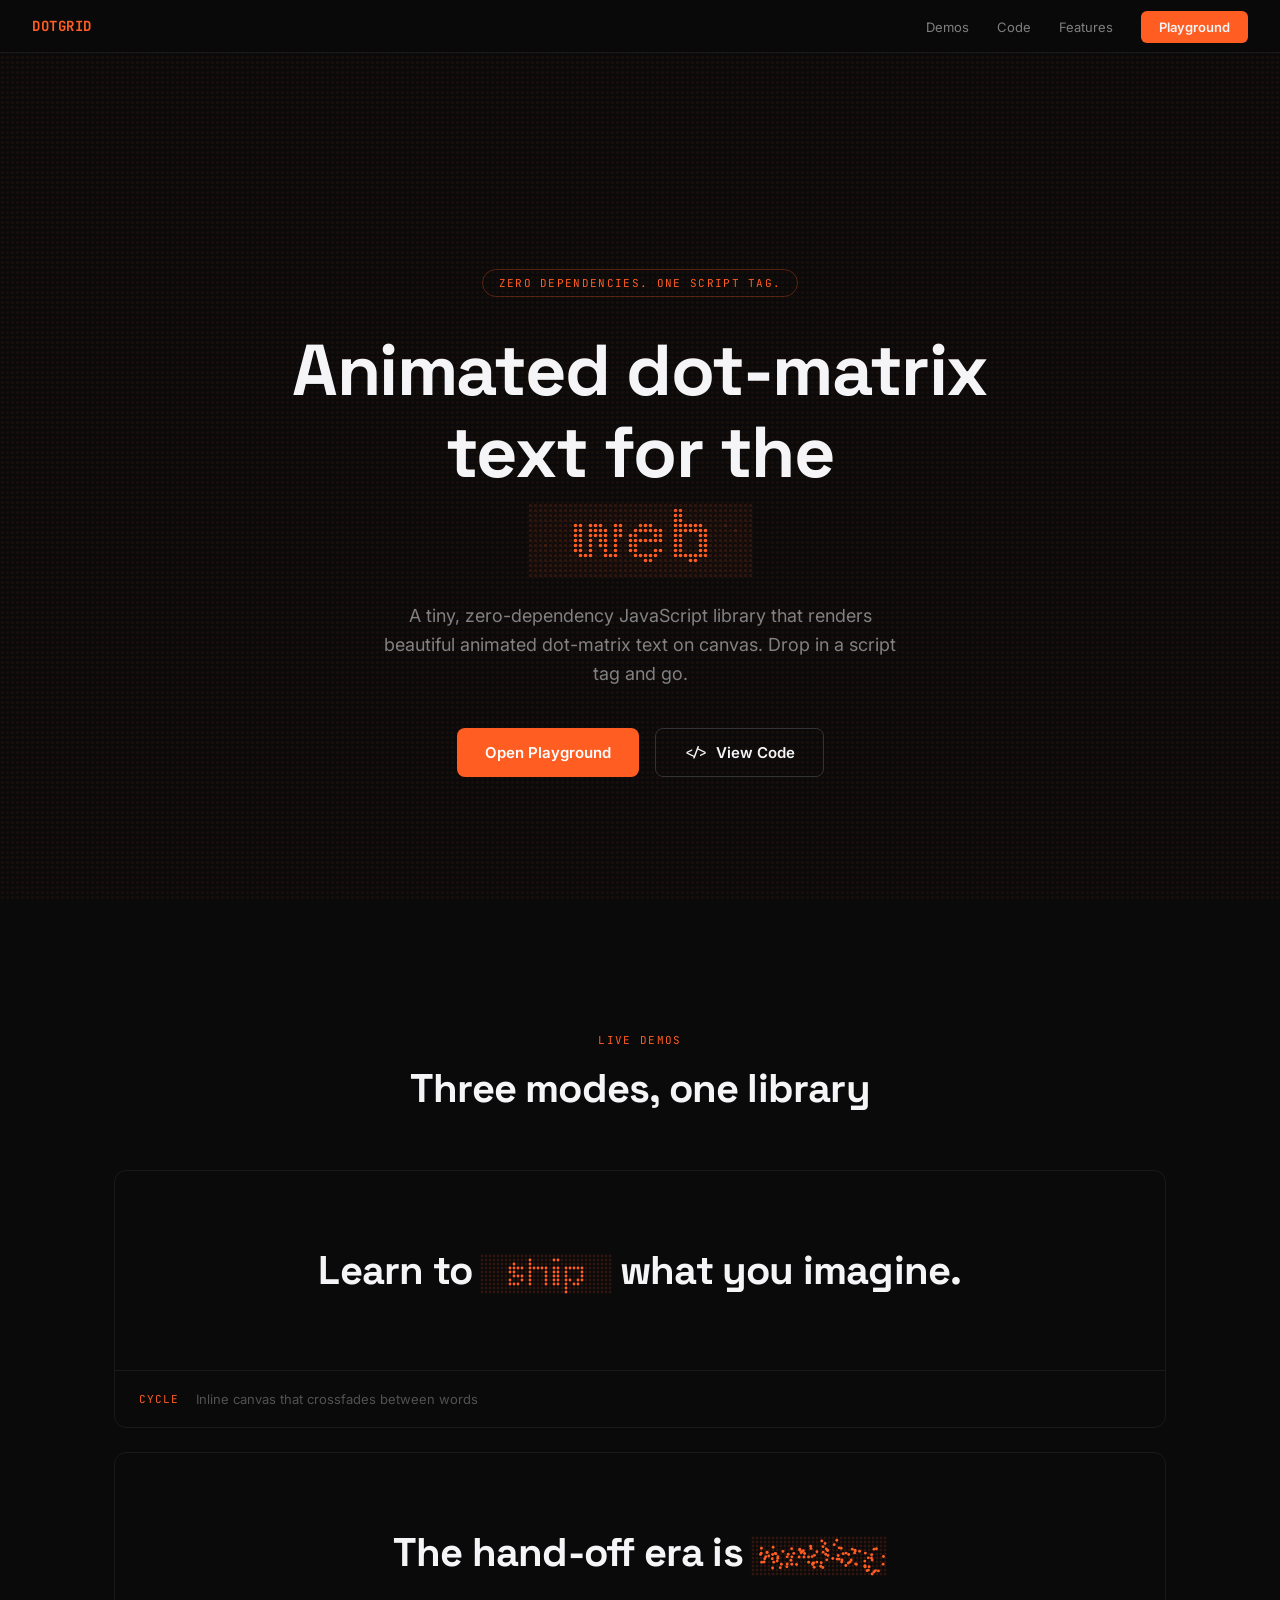
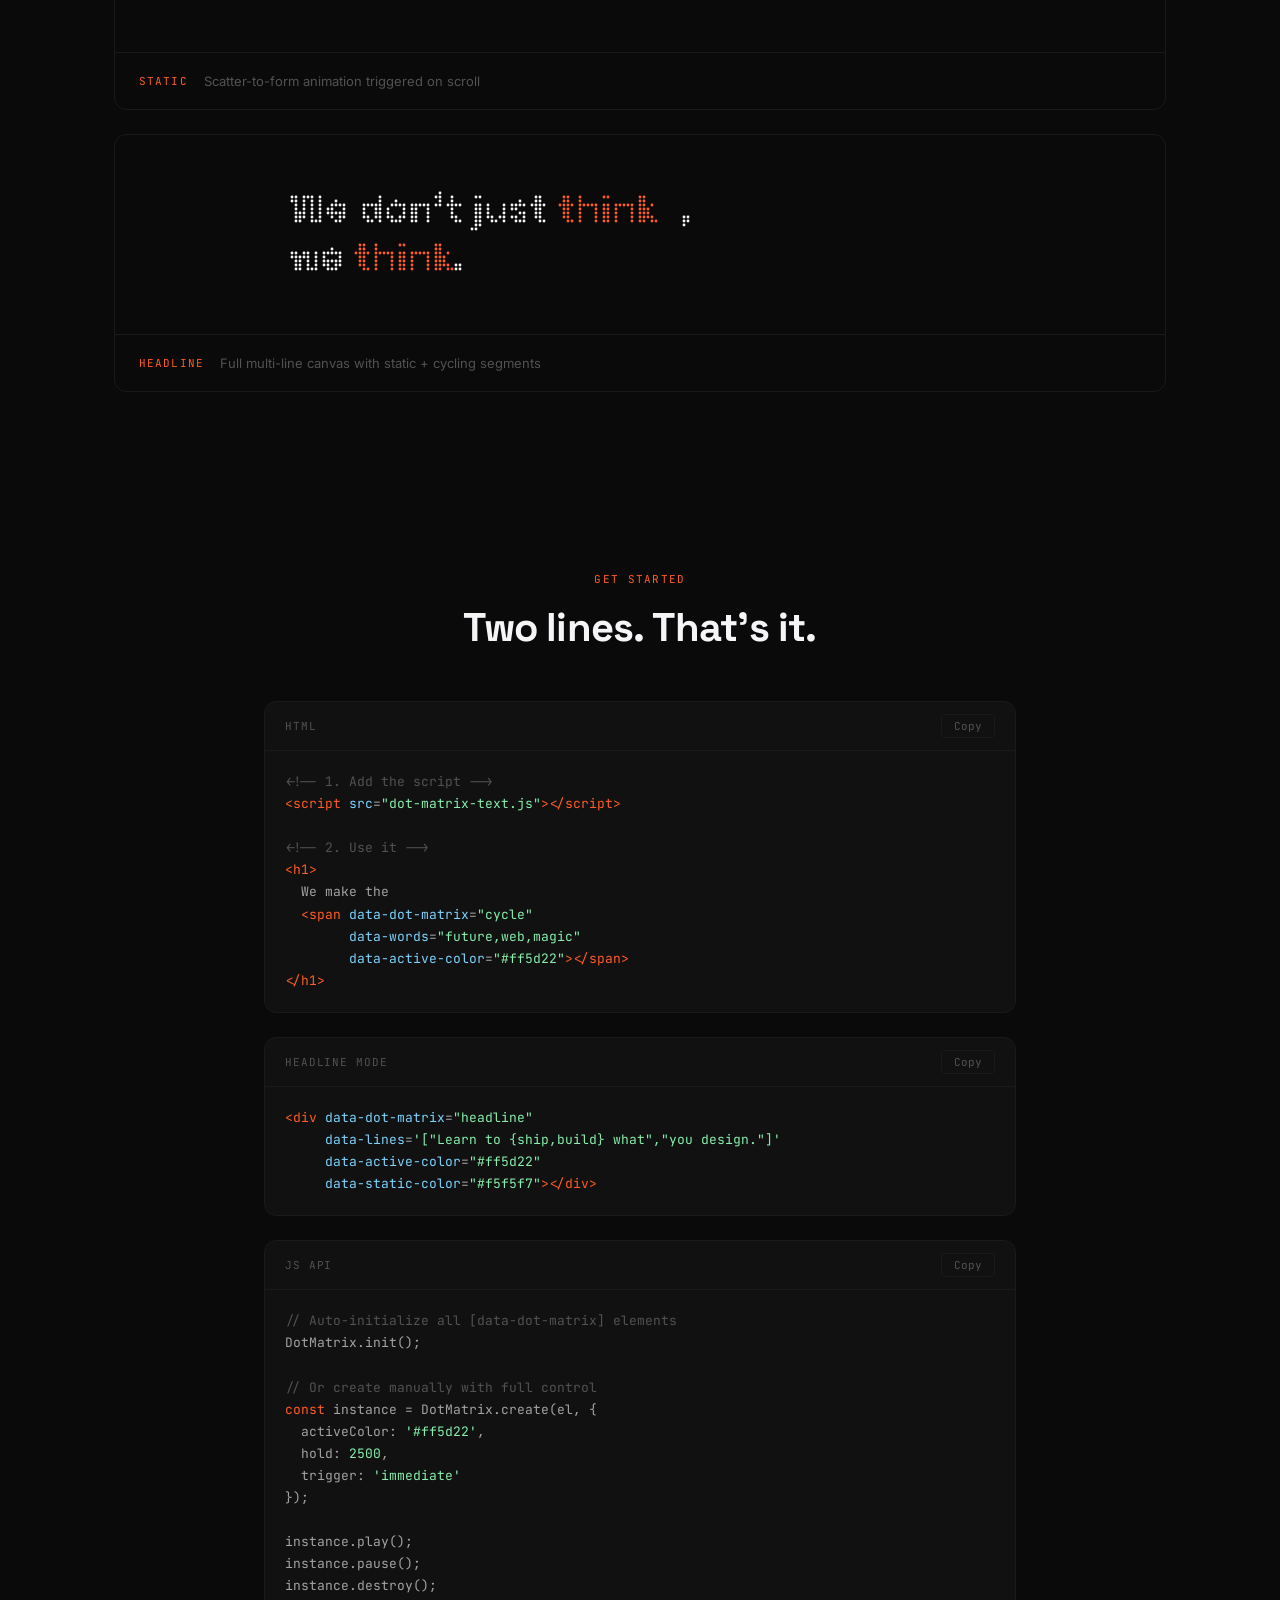
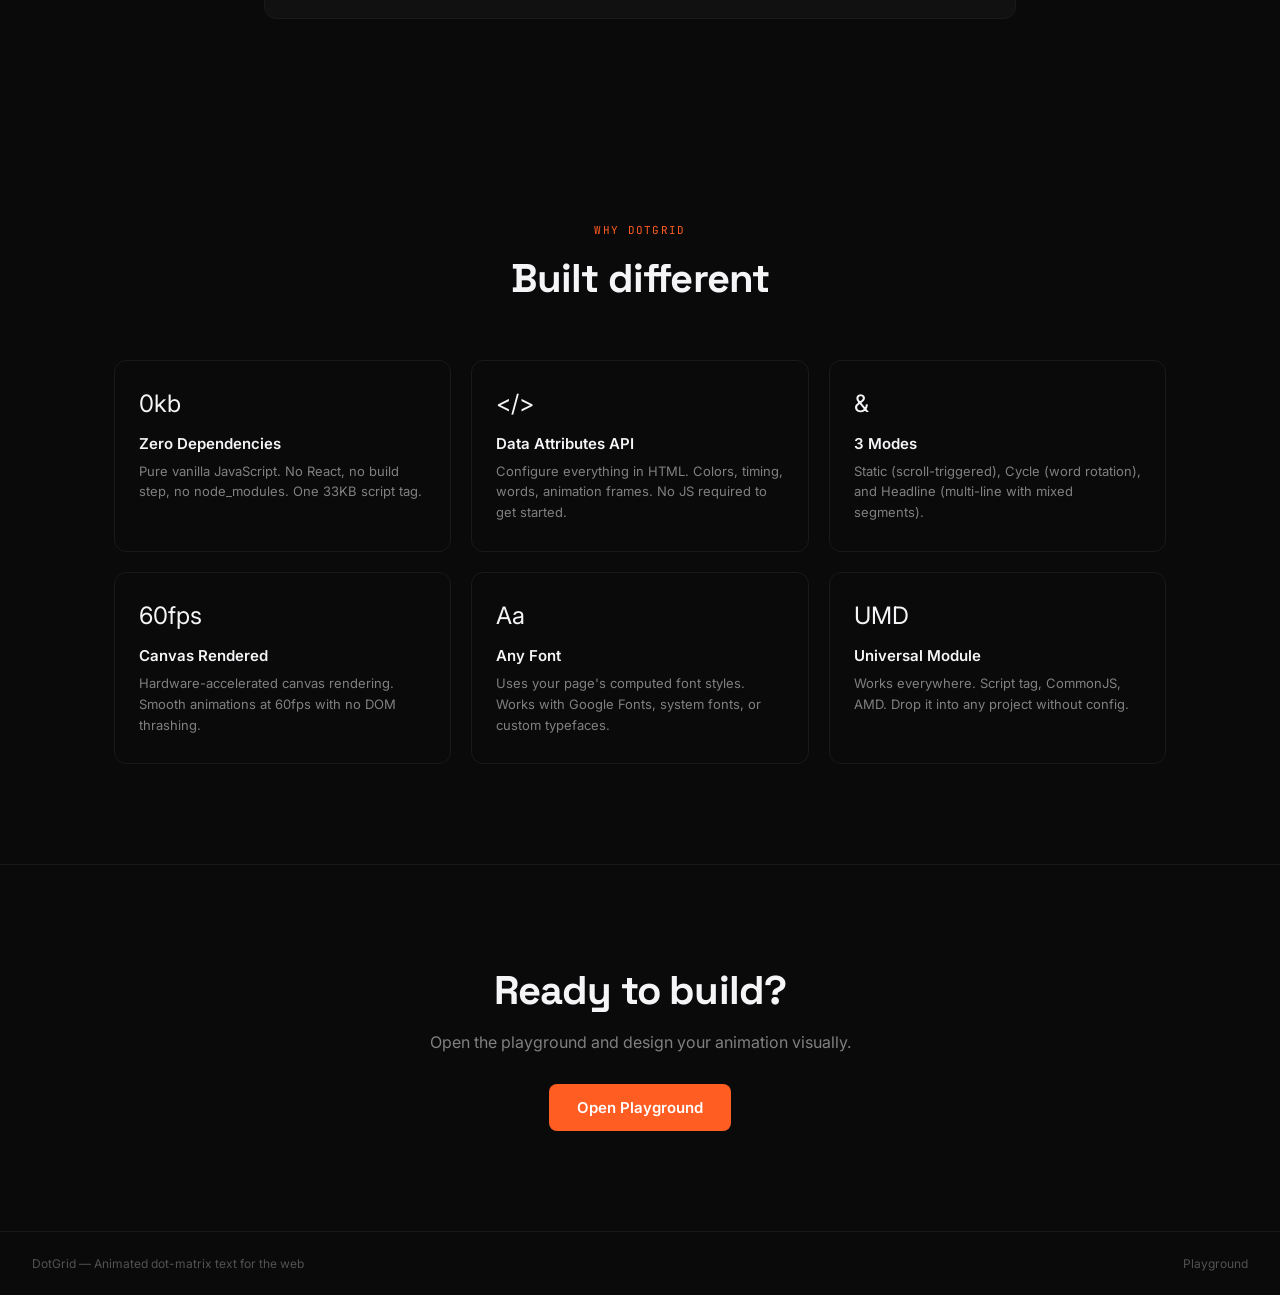
==== commit e2f42fb5: "Website: ambient dot grid background, dark cards, center-aligned cycle text - Added ambient dot grid" ====
--- a/index.html
+++ b/index.html
@@ -35,6 +35,10 @@
       background: var(--bg);
       color: var(--text);
       -webkit-font-smoothing: antialiased;
+    }
+    body > *:not(#bgGrid) {
+      position: relative;
+      z-index: 1;
     }
 
     /* ── Nav ── */
@@ -134,6 +138,8 @@
       font-family: "Space Grotesk", system-ui, sans-serif;
       font-size: clamp(2.5rem, 6vw, 4.5rem);
       font-weight: 700;
+      text-align: center;
+      width: 100%;
       line-height: 1.15;
     }
     .hero__sub {
@@ -205,7 +211,7 @@
       gap: 24px;
     }
     .demo-card {
-      background: var(--surface);
+      background: var(--bg);
       border: 1px solid var(--border);
       border-radius: 12px;
       overflow: hidden;
@@ -366,7 +372,7 @@
       gap: 20px;
     }
     .feature-card {
-      background: var(--surface);
+      background: var(--bg);
       border: 1px solid var(--border);
       border-radius: 12px;
       padding: 28px 24px;
@@ -523,6 +529,85 @@
 </head>
 <body>
 
+  <!-- ── Ambient Dot Grid Background ── -->
+  <canvas id="bgGrid" style="position:fixed;inset:0;z-index:0;pointer-events:none;"></canvas>
+  <script>
+  (function() {
+    var c = document.getElementById('bgGrid');
+    var ctx = c.getContext('2d');
+    var dpr = window.devicePixelRatio || 1;
+    var spacing = 5;
+    var cols, rows, dots;
+    var globalAlpha = 1;
+
+    var baseGrid = document.createElement('canvas');
+    var baseCtx = baseGrid.getContext('2d');
+    var dotRadius = spacing * 0.36;
+
+    function buildBaseGrid() {
+      baseGrid.width = window.innerWidth * dpr;
+      baseGrid.height = window.innerHeight * dpr;
+      baseCtx.setTransform(dpr, 0, 0, dpr, 0, 0);
+      baseCtx.fillStyle = 'rgba(255, 93, 34, 0.06)';
+      for (var r = 0; r < rows; r++) {
+        for (var col = 0; col < cols; col++) {
+          baseCtx.beginPath();
+          baseCtx.arc(col * spacing + spacing / 2, r * spacing + spacing / 2, dotRadius, 0, Math.PI * 2);
+          baseCtx.fill();
+        }
+      }
+    }
+
+    function resize() {
+      c.width = window.innerWidth * dpr;
+      c.height = window.innerHeight * dpr;
+      c.style.width = window.innerWidth + 'px';
+      c.style.height = window.innerHeight + 'px';
+      ctx.setTransform(dpr, 0, 0, dpr, 0, 0);
+      cols = Math.ceil(window.innerWidth / spacing) + 1;
+      rows = Math.ceil(window.innerHeight / spacing) + 1;
+      dots = [];
+      for (var i = 0; i < cols * rows; i++) dots.push(0);
+      buildBaseGrid();
+    }
+
+    // Scroll-based fade: visible at hero (top) and footer (bottom), fades in the middle
+    function updateScrollFade() {
+      var scrollY = window.scrollY || window.pageYOffset;
+      var docHeight = document.documentElement.scrollHeight;
+      var viewH = window.innerHeight;
+      var scrollMax = docHeight - viewH;
+      if (scrollMax <= 0) { globalAlpha = 1; return; }
+
+      var t = scrollY / scrollMax; // 0 = top, 1 = bottom
+      // Fade curve: 1 at top, drops to 0 in middle (~0.2-0.7), rises back to 1 at bottom
+      if (t < 0.15) {
+        globalAlpha = 1; // full at hero
+      } else if (t < 0.3) {
+        globalAlpha = 1 - ((t - 0.15) / 0.15); // fade out
+      } else if (t < 0.7) {
+        globalAlpha = 0; // hidden in middle
+      } else if (t < 0.85) {
+        globalAlpha = (t - 0.7) / 0.15; // fade in toward footer
+      } else {
+        globalAlpha = 1; // full at footer
+      }
+    }
+
+    function draw() {
+      ctx.clearRect(0, 0, window.innerWidth, window.innerHeight);
+      ctx.drawImage(baseGrid, 0, 0, window.innerWidth, window.innerHeight);
+      requestAnimationFrame(draw);
+    }
+
+    resize();
+    updateScrollFade();
+    window.addEventListener('resize', resize);
+    window.addEventListener('scroll', updateScrollFade, { passive: true });
+    draw();
+  })();
+  </script>
+
   <!-- ── Nav ── -->
   <nav class="nav">
     <a href="/" class="nav__logo">DOTGRID</a>
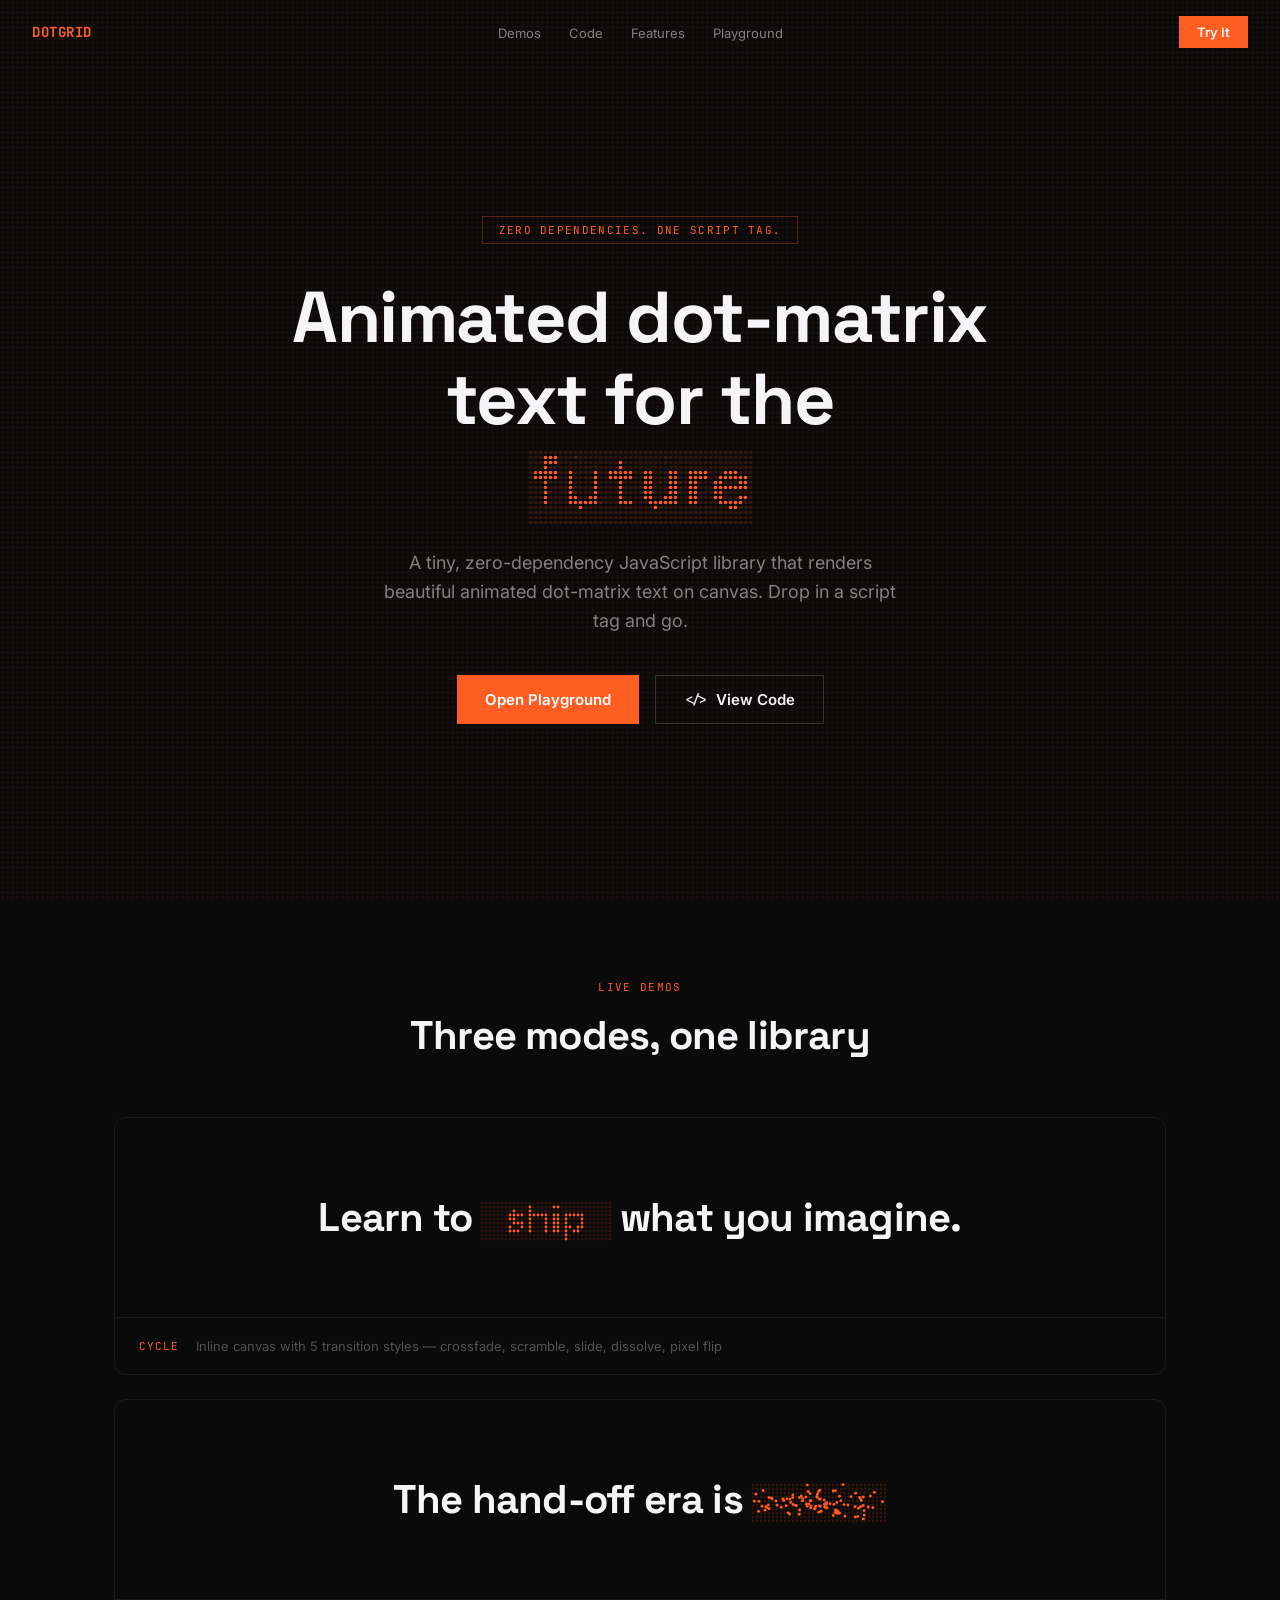
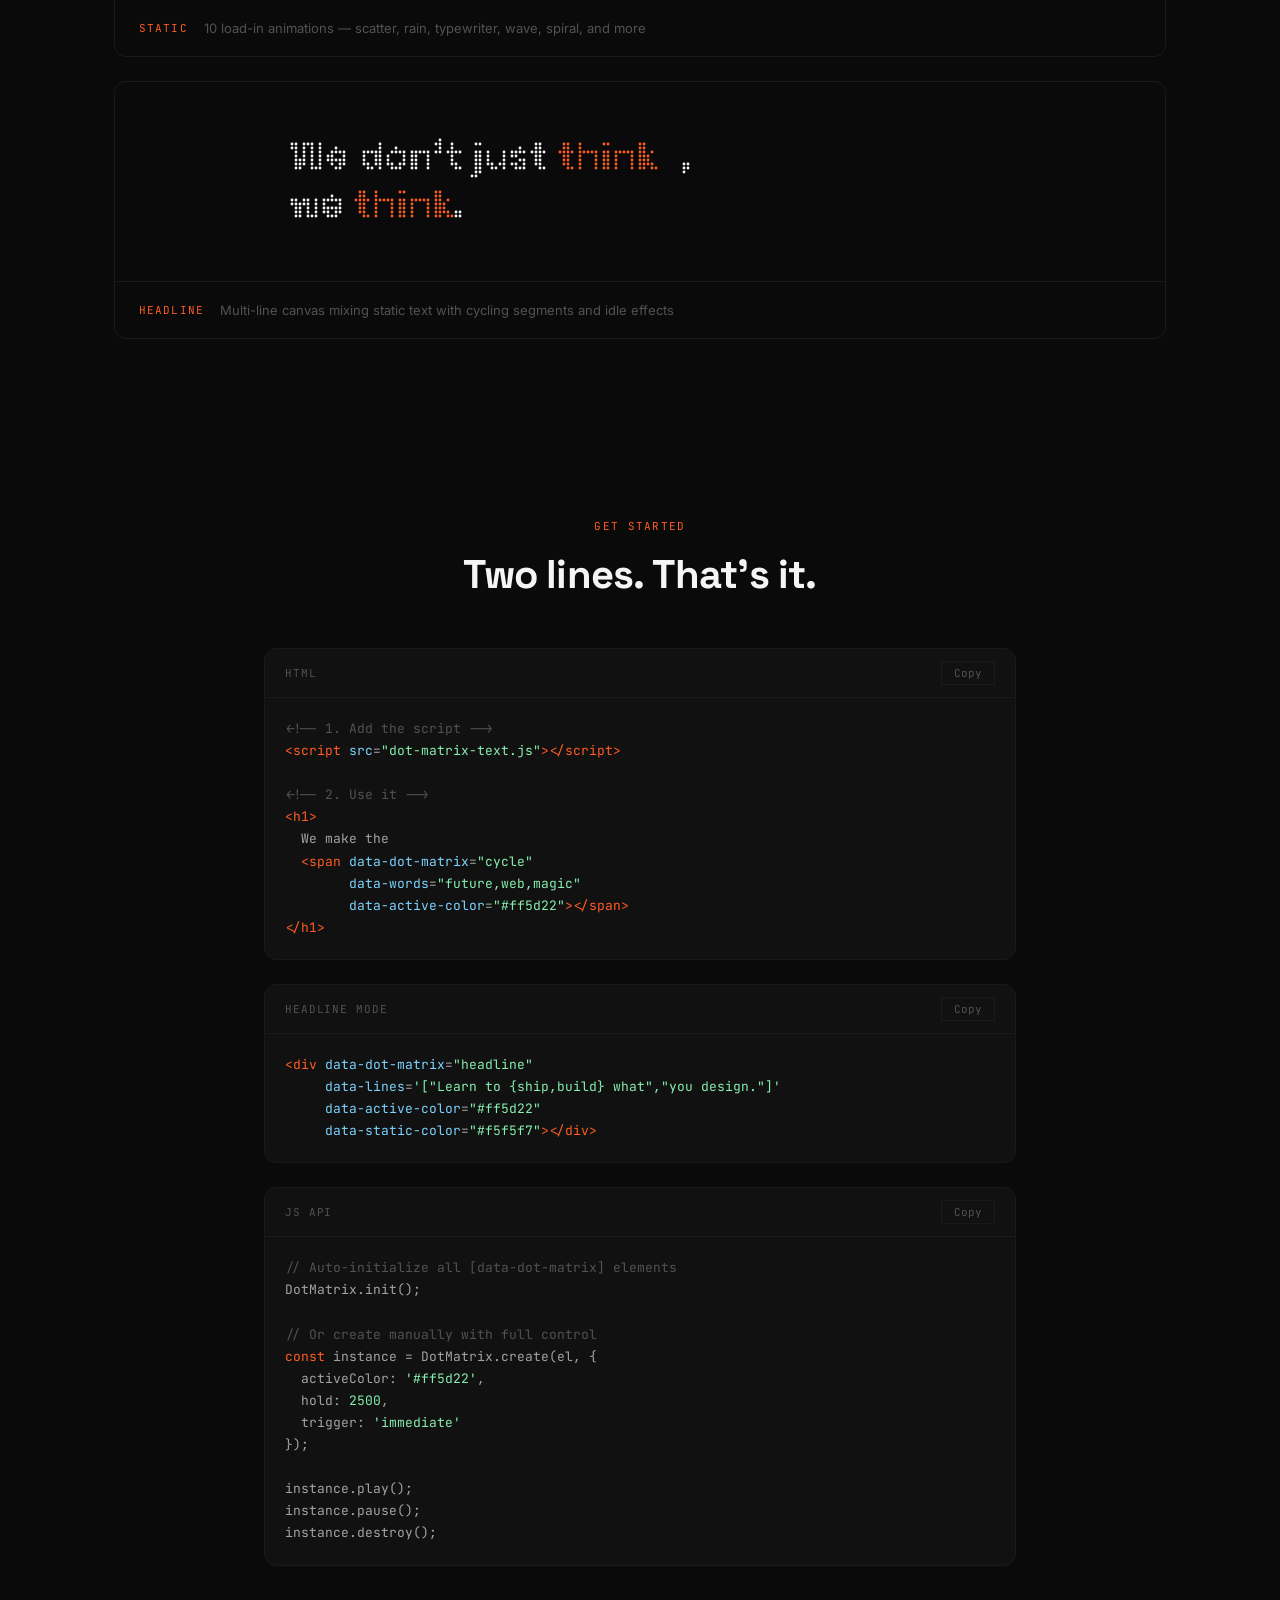
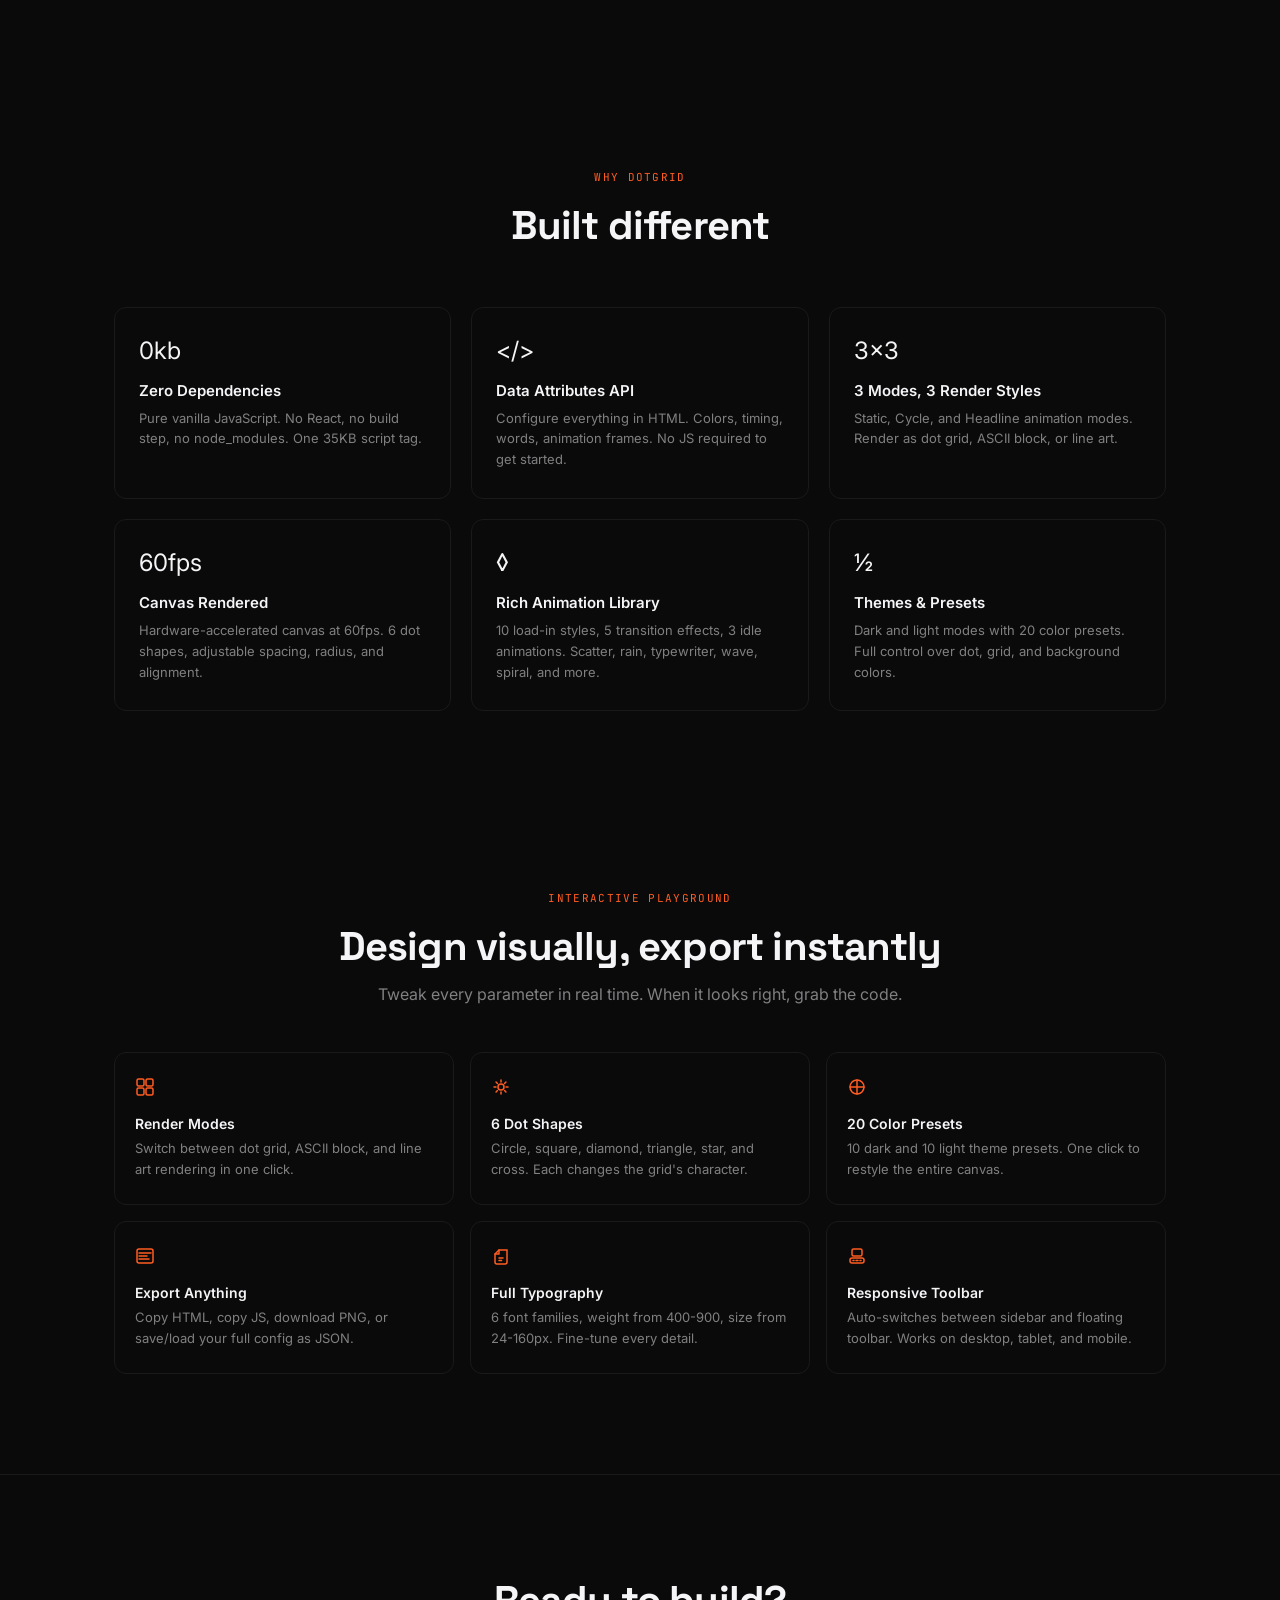
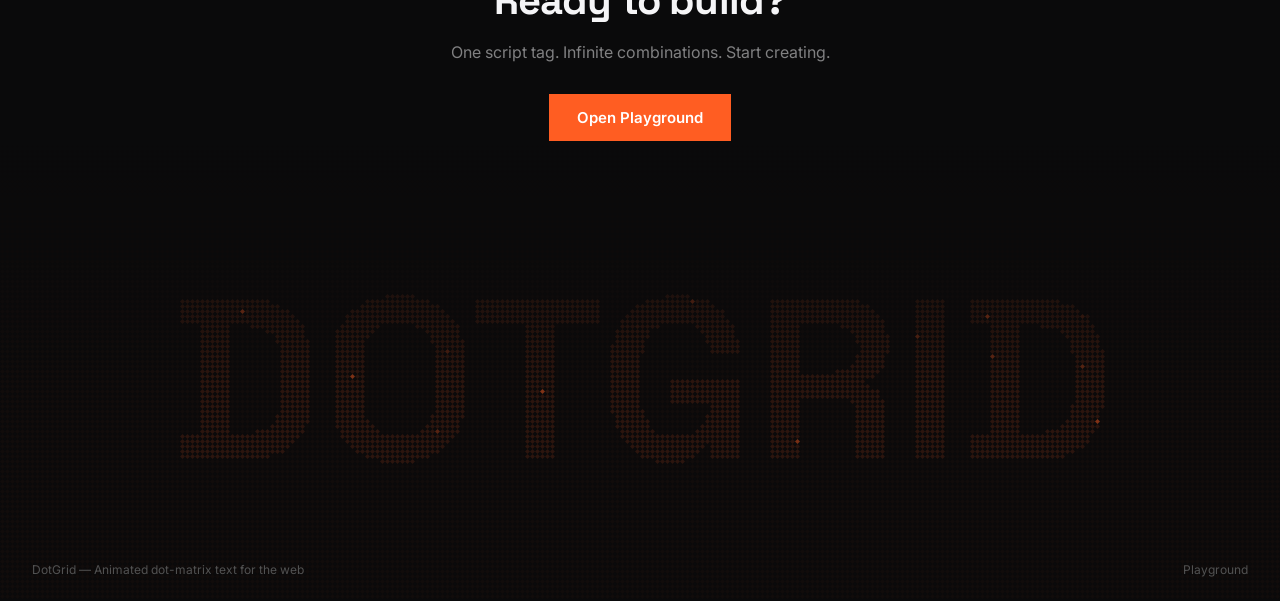
==== commit 5ee31ba3: "Website: update content, add playground showcase, animated footer, glassmorphic nav - Update meta de" ====
--- a/index.html
+++ b/index.html
@@ -4,7 +4,7 @@
   <meta charset="UTF-8" />
   <meta name="viewport" content="width=device-width, initial-scale=1.0" />
   <title>DotGrid — Animated Dot Matrix Text for the Web</title>
-  <meta name="description" content="Zero-dependency JavaScript library for rendering animated dot-matrix text on canvas. Static, cycling, and headline modes. Drop in a script tag and go." />
+  <meta name="description" content="Zero-dependency JavaScript library for animated dot-matrix text on canvas. Three animation modes, three render styles, 10+ animation effects, and a visual playground. One script tag." />
 
   <!-- Fonts -->
   <link rel="preconnect" href="https://fonts.googleapis.com" />
@@ -36,7 +36,7 @@
       color: var(--text);
       -webkit-font-smoothing: antialiased;
     }
-    body > *:not(#bgGrid) {
+    body > *:not(#bgGrid):not(.nav) {
       position: relative;
       z-index: 1;
     }
@@ -48,13 +48,21 @@
       left: 0;
       right: 0;
       z-index: 100;
-      display: flex;
+      display: grid;
+      grid-template-columns: 1fr auto 1fr;
       align-items: center;
-      justify-content: space-between;
       padding: 16px 32px;
-      background: rgba(10, 10, 11, 0.85);
-      backdrop-filter: blur(12px);
-      border-bottom: 1px solid var(--border);
+      background: transparent;
+      backdrop-filter: none;
+      -webkit-backdrop-filter: none;
+      border-bottom: 1px solid transparent;
+      transition: background 0.3s, border-color 0.3s, backdrop-filter 0.3s, -webkit-backdrop-filter 0.3s;
+    }
+    .nav--scrolled {
+      background: rgba(10, 10, 11, 0.6);
+      backdrop-filter: blur(16px) saturate(1.4);
+      -webkit-backdrop-filter: blur(16px) saturate(1.4);
+      border-bottom: 1px solid rgba(255, 255, 255, 0.06);
     }
     .nav__logo {
       font-family: "JetBrains Mono", monospace;
@@ -63,7 +71,7 @@
       color: var(--orange);
       text-decoration: none;
       letter-spacing: 0.04em;
-      flex-shrink: 0;
+      justify-self: start;
     }
     .nav__toggle {
       display: none;
@@ -71,7 +79,6 @@
       border: none;
       cursor: pointer;
       padding: 4px;
-      flex-shrink: 0;
     }
     .nav__toggle span {
       display: block;
@@ -84,6 +91,7 @@
     .nav__links {
       display: flex;
       align-items: center;
+      justify-content: center;
       gap: 28px;
       list-style: none;
     }
@@ -100,8 +108,10 @@
       color: var(--text) !important;
       background: var(--orange);
       padding: 8px 18px;
-      border-radius: 6px;
+      border-radius: 0;
       transition: background 150ms;
+      text-decoration: none;
+      justify-self: end;
     }
     .nav__cta:hover { background: var(--orange-hover); }
 
@@ -123,7 +133,7 @@
       color: var(--orange);
       border: 1px solid rgba(255, 93, 34, 0.3);
       padding: 6px 16px;
-      border-radius: 100px;
+      border-radius: 0;
       margin-bottom: 32px;
     }
     .hero__headline {
@@ -164,7 +174,7 @@
       font-family: inherit;
       font-size: 15px;
       font-weight: 600;
-      border-radius: 8px;
+      border-radius: 0;
       text-decoration: none;
       cursor: pointer;
       transition: all 150ms;
@@ -322,7 +332,7 @@
       background: none;
       border: 1px solid var(--border);
       padding: 4px 12px;
-      border-radius: 4px;
+      border-radius: 0;
       cursor: pointer;
       transition: all 150ms;
     }
@@ -392,6 +402,61 @@
       line-height: 1.6;
     }
 
+    /* ── Playground Showcase ── */
+    .playground-showcase {
+      padding: 80px 24px 100px;
+      max-width: 1100px;
+      margin: 0 auto;
+    }
+    .playground-showcase__label {
+      font-family: "JetBrains Mono", monospace;
+      font-size: 11px;
+      text-transform: uppercase;
+      letter-spacing: 0.12em;
+      color: var(--orange);
+      text-align: center;
+      margin-bottom: 16px;
+    }
+    .playground-showcase__title {
+      font-family: "Space Grotesk", system-ui, sans-serif;
+      font-size: clamp(1.75rem, 4vw, 2.5rem);
+      font-weight: 700;
+      text-align: center;
+      letter-spacing: -0.02em;
+      margin-bottom: 12px;
+    }
+    .playground-showcase__sub {
+      text-align: center;
+      color: var(--text-muted);
+      font-size: 1rem;
+      margin-bottom: 48px;
+    }
+    .showcase__grid {
+      display: grid;
+      grid-template-columns: repeat(3, 1fr);
+      gap: 16px;
+    }
+    .showcase-card {
+      background: var(--bg);
+      border: 1px solid var(--border);
+      border-radius: 12px;
+      padding: 24px 20px;
+    }
+    .showcase-card__icon {
+      color: var(--orange);
+      margin-bottom: 14px;
+    }
+    .showcase-card__title {
+      font-size: 14px;
+      font-weight: 600;
+      margin-bottom: 6px;
+    }
+    .showcase-card__desc {
+      font-size: 13px;
+      color: var(--text-muted);
+      line-height: 1.6;
+    }
+
     /* ── CTA ── */
     .final-cta {
       padding: 100px 24px;
@@ -412,14 +477,39 @@
     }
 
     /* ── Footer ── */
-    .footer {
-      padding: 24px 32px;
-      border-top: 1px solid var(--border);
+    .footer-wrap {
+      position: relative;
+      overflow: hidden;
+    }
+    .footer-watermark {
+      position: absolute;
+      inset: 0;
       display: flex;
       align-items: center;
+      justify-content: center;
+      pointer-events: none;
+      z-index: 0;
+      -webkit-mask-image: linear-gradient(to bottom, transparent 0%, transparent 35%, rgba(0,0,0,0.4) 50%, rgba(0,0,0,1) 70%);
+      mask-image: linear-gradient(to bottom, transparent 0%, transparent 35%, rgba(0,0,0,0.4) 50%, rgba(0,0,0,1) 70%);
+    }
+    .footer-watermark canvas {
+      display: block;
+    }
+    .final-cta {
+      position: relative;
+      z-index: 1;
+      border-top: 1px solid var(--border);
+    }
+    .footer {
+      position: relative;
+      z-index: 1;
+      padding: 32px 32px 24px;
+      display: flex;
+      align-items: flex-end;
       justify-content: space-between;
       font-size: 12px;
       color: var(--text-dim);
+      min-height: 360px;
     }
     .footer a {
       color: var(--text-dim);
@@ -430,8 +520,9 @@
 
     /* ── Responsive ── */
     @media (max-width: 768px) {
-      .nav { padding: 14px 20px; }
+      .nav { padding: 14px 20px; display: flex; flex-wrap: wrap; justify-content: space-between; }
       .nav__toggle { display: block; }
+      .nav__cta { order: 1; }
       .nav__links {
         display: none;
         position: absolute;
@@ -454,12 +545,6 @@
         border-bottom: 1px solid var(--border);
       }
       .nav__links li:last-child a { border-bottom: none; }
-      .nav__links .nav__cta {
-        display: block;
-        text-align: center;
-        margin-top: 8px;
-        padding: 12px 18px;
-      }
 
       .hero { padding: 100px 20px 60px; min-height: auto; min-height: 100svh; }
       .hero__badge { font-size: 10px; padding: 5px 12px; margin-bottom: 24px; }
@@ -506,10 +591,16 @@
       .features__grid { grid-template-columns: 1fr; gap: 12px; }
       .feature-card { padding: 20px; }
 
+      .playground-showcase { padding: 60px 16px 40px; }
+      .playground-showcase__title { margin-bottom: 8px; }
+      .playground-showcase__sub { margin-bottom: 32px; }
+      .showcase__grid { grid-template-columns: 1fr; gap: 12px; }
+      .showcase-card { padding: 20px; }
+
       .final-cta { padding: 60px 20px; }
       .final-cta .btn { width: 100%; justify-content: center; }
 
-      .footer { flex-direction: column; gap: 8px; text-align: center; padding: 20px; }
+      .footer { flex-direction: column; gap: 8px; text-align: center; padding: 32px 20px 20px; min-height: 200px; }
     }
 
     @media (max-width: 480px) {
@@ -524,6 +615,10 @@
       .feature-card__icon { font-size: 18px; margin-bottom: 10px; }
       .feature-card__title { font-size: 13px; }
       .feature-card__desc { font-size: 12px; }
+      .showcase__grid { grid-template-columns: 1fr 1fr; }
+      .showcase-card { padding: 16px; }
+      .showcase-card__title { font-size: 13px; }
+      .showcase-card__desc { font-size: 12px; }
     }
   </style>
 </head>
@@ -618,8 +713,9 @@
       <li><a href="#demos">Demos</a></li>
       <li><a href="#code">Code</a></li>
       <li><a href="#features">Features</a></li>
-      <li><a href="playground.html" class="nav__cta">Playground</a></li>
+      <li><a href="#playground">Playground</a></li>
     </ul>
+    <a href="playground.html" class="nav__cta">Try It</a>
   </nav>
 
   <!-- ── Hero ── -->
@@ -673,7 +769,7 @@
         </div>
         <div class="demo-card__info">
           <span class="demo-card__mode">Cycle</span>
-          <span class="demo-card__desc">Inline canvas that crossfades between words</span>
+          <span class="demo-card__desc">Inline canvas with 5 transition styles — crossfade, scramble, slide, dissolve, pixel flip</span>
         </div>
       </div>
 
@@ -692,7 +788,7 @@
         </div>
         <div class="demo-card__info">
           <span class="demo-card__mode">Static</span>
-          <span class="demo-card__desc">Scatter-to-form animation triggered on scroll</span>
+          <span class="demo-card__desc">10 load-in animations — scatter, rain, typewriter, wave, spiral, and more</span>
         </div>
       </div>
 
@@ -711,7 +807,7 @@
         </div>
         <div class="demo-card__info">
           <span class="demo-card__mode">Headline</span>
-          <span class="demo-card__desc">Full multi-line canvas with static + cycling segments</span>
+          <span class="demo-card__desc">Multi-line canvas mixing static text with cycling segments and idle effects</span>
         </div>
       </div>
     </div>
@@ -780,7 +876,7 @@
       <div class="feature-card">
         <div class="feature-card__icon">0kb</div>
         <h3 class="feature-card__title">Zero Dependencies</h3>
-        <p class="feature-card__desc">Pure vanilla JavaScript. No React, no build step, no node_modules. One 33KB script tag.</p>
+        <p class="feature-card__desc">Pure vanilla JavaScript. No React, no build step, no node_modules. One 35KB script tag.</p>
       </div>
 
       <div class="feature-card">
@@ -790,47 +886,121 @@
       </div>
 
       <div class="feature-card">
-        <div class="feature-card__icon">&amp;</div>
-        <h3 class="feature-card__title">3 Modes</h3>
-        <p class="feature-card__desc">Static (scroll-triggered), Cycle (word rotation), and Headline (multi-line with mixed segments).</p>
+        <div class="feature-card__icon">3&times;3</div>
+        <h3 class="feature-card__title">3 Modes, 3 Render Styles</h3>
+        <p class="feature-card__desc">Static, Cycle, and Headline animation modes. Render as dot grid, ASCII block, or line art.</p>
       </div>
 
       <div class="feature-card">
         <div class="feature-card__icon">60fps</div>
         <h3 class="feature-card__title">Canvas Rendered</h3>
-        <p class="feature-card__desc">Hardware-accelerated canvas rendering. Smooth animations at 60fps with no DOM thrashing.</p>
+        <p class="feature-card__desc">Hardware-accelerated canvas at 60fps. 6 dot shapes, adjustable spacing, radius, and alignment.</p>
       </div>
 
       <div class="feature-card">
-        <div class="feature-card__icon">Aa</div>
-        <h3 class="feature-card__title">Any Font</h3>
-        <p class="feature-card__desc">Uses your page's computed font styles. Works with Google Fonts, system fonts, or custom typefaces.</p>
+        <div class="feature-card__icon">&loz;</div>
+        <h3 class="feature-card__title">Rich Animation Library</h3>
+        <p class="feature-card__desc">10 load-in styles, 5 transition effects, 3 idle animations. Scatter, rain, typewriter, wave, spiral, and more.</p>
       </div>
 
       <div class="feature-card">
-        <div class="feature-card__icon">UMD</div>
-        <h3 class="feature-card__title">Universal Module</h3>
-        <p class="feature-card__desc">Works everywhere. Script tag, CommonJS, AMD. Drop it into any project without config.</p>
+        <div class="feature-card__icon">&half;</div>
+        <h3 class="feature-card__title">Themes &amp; Presets</h3>
+        <p class="feature-card__desc">Dark and light modes with 20 color presets. Full control over dot, grid, and background colors.</p>
       </div>
     </div>
   </section>
 
-  <!-- ── Final CTA ── -->
-  <section class="final-cta">
-    <h2 class="final-cta__title">Ready to build?</h2>
-    <p class="final-cta__sub">Open the playground and design your animation visually.</p>
-    <a href="playground.html" class="btn btn--primary">Open Playground</a>
+  <!-- ── Playground Showcase ── -->
+  <section class="playground-showcase" id="playground">
+    <div class="playground-showcase__label">Interactive Playground</div>
+    <h2 class="playground-showcase__title">Design visually, export instantly</h2>
+    <p class="playground-showcase__sub">Tweak every parameter in real time. When it looks right, grab the code.</p>
+
+    <div class="showcase__grid">
+      <div class="showcase-card">
+        <div class="showcase-card__icon">
+          <svg width="20" height="20" viewBox="0 0 20 20" fill="none"><rect x="2" y="2" width="7" height="7" rx="1.5" stroke="currentColor" stroke-width="1.5"/><rect x="11" y="2" width="7" height="7" rx="1.5" stroke="currentColor" stroke-width="1.5"/><rect x="2" y="11" width="7" height="7" rx="1.5" stroke="currentColor" stroke-width="1.5"/><rect x="11" y="11" width="7" height="7" rx="1.5" stroke="currentColor" stroke-width="1.5"/></svg>
+        </div>
+        <h3 class="showcase-card__title">Render Modes</h3>
+        <p class="showcase-card__desc">Switch between dot grid, ASCII block, and line art rendering in one click.</p>
+      </div>
+
+      <div class="showcase-card">
+        <div class="showcase-card__icon">
+          <svg width="20" height="20" viewBox="0 0 20 20" fill="none"><circle cx="10" cy="10" r="3" stroke="currentColor" stroke-width="1.5"/><path d="M10 3v2M10 15v2M3 10h2M15 10h2M5.05 5.05l1.41 1.41M13.54 13.54l1.41 1.41M5.05 14.95l1.41-1.41M13.54 6.46l1.41-1.41" stroke="currentColor" stroke-width="1.5" stroke-linecap="round"/></svg>
+        </div>
+        <h3 class="showcase-card__title">6 Dot Shapes</h3>
+        <p class="showcase-card__desc">Circle, square, diamond, triangle, star, and cross. Each changes the grid's character.</p>
+      </div>
+
+      <div class="showcase-card">
+        <div class="showcase-card__icon">
+          <svg width="20" height="20" viewBox="0 0 20 20" fill="none"><path d="M3 10h14M10 3v14" stroke="currentColor" stroke-width="1.5" stroke-linecap="round"/><circle cx="10" cy="10" r="7" stroke="currentColor" stroke-width="1.5"/></svg>
+        </div>
+        <h3 class="showcase-card__title">20 Color Presets</h3>
+        <p class="showcase-card__desc">10 dark and 10 light theme presets. One click to restyle the entire canvas.</p>
+      </div>
+
+      <div class="showcase-card">
+        <div class="showcase-card__icon">
+          <svg width="20" height="20" viewBox="0 0 20 20" fill="none"><path d="M4 7h12M4 10h8M4 13h10" stroke="currentColor" stroke-width="1.5" stroke-linecap="round"/><rect x="2" y="3" width="16" height="14" rx="2" stroke="currentColor" stroke-width="1.5"/></svg>
+        </div>
+        <h3 class="showcase-card__title">Export Anything</h3>
+        <p class="showcase-card__desc">Copy HTML, copy JS, download PNG, or save/load your full config as JSON.</p>
+      </div>
+
+      <div class="showcase-card">
+        <div class="showcase-card__icon">
+          <svg width="20" height="20" viewBox="0 0 20 20" fill="none"><path d="M4 16V8l4-4h8v12a2 2 0 01-2 2H6a2 2 0 01-2-2z" stroke="currentColor" stroke-width="1.5"/><path d="M4 8h4V4" stroke="currentColor" stroke-width="1.5" stroke-linecap="round" stroke-linejoin="round"/><path d="M8 12h4M8 14.5h2.5" stroke="currentColor" stroke-width="1.5" stroke-linecap="round"/></svg>
+        </div>
+        <h3 class="showcase-card__title">Full Typography</h3>
+        <p class="showcase-card__desc">6 font families, weight from 400-900, size from 24-160px. Fine-tune every detail.</p>
+      </div>
+
+      <div class="showcase-card">
+        <div class="showcase-card__icon">
+          <svg width="20" height="20" viewBox="0 0 20 20" fill="none"><rect x="3" y="12" width="14" height="5" rx="2" stroke="currentColor" stroke-width="1.5"/><path d="M6 14.5h1M9 14.5h2M13 14.5h1" stroke="currentColor" stroke-width="1.5" stroke-linecap="round"/><rect x="5" y="3" width="10" height="7" rx="1.5" stroke="currentColor" stroke-width="1.5"/></svg>
+        </div>
+        <h3 class="showcase-card__title">Responsive Toolbar</h3>
+        <p class="showcase-card__desc">Auto-switches between sidebar and floating toolbar. Works on desktop, tablet, and mobile.</p>
+      </div>
+    </div>
+
   </section>
 
-  <!-- ── Footer ── -->
-  <footer class="footer">
-    <span>DotGrid &mdash; Animated dot-matrix text for the web</span>
-    <a href="playground.html">Playground</a>
-  </footer>
+  <!-- ── Final CTA + Footer (shared watermark) ── -->
+  <div class="footer-wrap">
+    <div class="footer-watermark">
+      <canvas id="footerDotGrid"></canvas>
+    </div>
+    <section class="final-cta">
+      <h2 class="final-cta__title">Ready to build?</h2>
+      <p class="final-cta__sub">One script tag. Infinite combinations. Start creating.</p>
+      <a href="playground.html" class="btn btn--primary">Open Playground</a>
+    </section>
+    <footer class="footer">
+      <span>DotGrid &mdash; Animated dot-matrix text for the web</span>
+      <a href="playground.html">Playground</a>
+    </footer>
+  </div>
 
   <!-- Dot Matrix JS -->
   <script src="dot-matrix-text.js"></script>
   <script>
+    // Nav glassmorphism on scroll
+    (function() {
+      var nav = document.querySelector('.nav');
+      var scrolled = false;
+      window.addEventListener('scroll', function() {
+        var shouldScroll = window.scrollY > 20;
+        if (shouldScroll !== scrolled) {
+          scrolled = shouldScroll;
+          nav.classList.toggle('nav--scrolled', scrolled);
+        }
+      }, { passive: true });
+    })();
+
     function copyCode(btn) {
       var pre = btn.closest('.code-block').querySelector('pre');
       var text = pre.textContent;
@@ -839,6 +1009,266 @@
         setTimeout(function () { btn.textContent = 'Copy'; }, 1500);
       });
     }
+
+    // Footer dot-matrix watermark — glitch transition + shimmer
+    (function() {
+      var canvas = document.getElementById('footerDotGrid');
+      var ctx = canvas.getContext('2d');
+      var dpr = window.devicePixelRatio || 1;
+      var wrap = canvas.closest('.footer-wrap');
+      var spacing = 5;
+      var dotR = spacing * 0.38;
+      var text = 'DOTGRID';
+      var w = 0, h = 0, cols = 0, rows = 0, imgData = null;
+
+      // Glow
+      var glowDots = [];
+      var NUM_GLOW = 120;
+
+      // Shape state
+      var shapeIndex = 0;
+      var SHAPE_HOLD = 3500;
+      var SHAPE_TRANSITION = 800;
+      var shapeTimer = 0;
+      var transitioning = false;
+      var shapeMorph = 0;
+      var lastTime = 0;
+
+      // Glitch state — regenerated each transition
+      var dotThresholds = null;   // per-dot random threshold (0-1) for staggered swap
+      var glitchRows = null;      // per-row horizontal displacement
+      var flickerDots = null;     // set of dot indices that flicker during transition
+
+      // Shape draw functions
+      function drawCircle(r) {
+        ctx.beginPath();
+        ctx.arc(0, 0, r, 0, Math.PI * 2);
+        ctx.fill();
+      }
+      function drawSquare(r) {
+        var s = r * 1.6;
+        ctx.fillRect(-s / 2, -s / 2, s, s);
+      }
+      function drawDiamond(r) {
+        var s = r * 1.3;
+        ctx.beginPath();
+        ctx.moveTo(0, -s); ctx.lineTo(s, 0); ctx.lineTo(0, s); ctx.lineTo(-s, 0);
+        ctx.closePath(); ctx.fill();
+      }
+      function drawTriangle(r) {
+        var s = r * 1.4;
+        ctx.beginPath();
+        ctx.moveTo(0, -s); ctx.lineTo(s, s * 0.7); ctx.lineTo(-s, s * 0.7);
+        ctx.closePath(); ctx.fill();
+      }
+      function drawStar(r) {
+        var spikes = 5, outer = r * 1.3, inner = r * 0.55;
+        ctx.beginPath();
+        for (var i = 0; i < spikes * 2; i++) {
+          var rad = (i * Math.PI / spikes) - Math.PI / 2;
+          var dist = i % 2 === 0 ? outer : inner;
+          if (i === 0) ctx.moveTo(Math.cos(rad) * dist, Math.sin(rad) * dist);
+          else ctx.lineTo(Math.cos(rad) * dist, Math.sin(rad) * dist);
+        }
+        ctx.closePath(); ctx.fill();
+      }
+      function drawCross(r) {
+        var arm = r * 1.4, thick = r * 0.65;
+        ctx.fillRect(-thick / 2, -arm, thick, arm * 2);
+        ctx.fillRect(-arm, -thick / 2, arm * 2, thick);
+      }
+
+      var shapes = [drawCircle, drawSquare, drawDiamond, drawTriangle, drawStar, drawCross];
+
+      function initGlowDots() {
+        glowDots = [];
+        var total = cols * rows;
+        for (var i = 0; i < NUM_GLOW; i++) {
+          glowDots.push({
+            index: Math.floor(Math.random() * total),
+            phase: Math.random() * Math.PI * 2,
+            speed: 1.5 + Math.random() * 2.5
+          });
+        }
+      }
+
+      function initGlitch() {
+        var total = cols * rows;
+        // Each dot gets a random threshold — dots swap to new shape when morph passes their threshold
+        dotThresholds = new Float32Array(total);
+        for (var i = 0; i < total; i++) {
+          // Cluster thresholds: bias toward a few "waves" using quantized randomness
+          dotThresholds[i] = Math.random() * 0.7 + Math.random() * 0.3;
+        }
+        // Per-row horizontal glitch displacement (only some rows, in bands)
+        glitchRows = new Float32Array(rows);
+        var bandStart = Math.floor(Math.random() * rows * 0.6);
+        var bandCount = 3 + Math.floor(Math.random() * 5);
+        for (var r = 0; r < rows; r++) {
+          if (r >= bandStart && r < bandStart + bandCount) {
+            glitchRows[r] = (Math.random() - 0.5) * spacing * 4;
+          } else if (Math.random() < 0.04) {
+            // Occasional stray displaced row
+            glitchRows[r] = (Math.random() - 0.5) * spacing * 6;
+          } else {
+            glitchRows[r] = 0;
+          }
+        }
+        // Flicker dots: ~5% of dots briefly vanish/flash during transition
+        flickerDots = {};
+        var flickerCount = Math.floor(total * 0.05);
+        for (var f = 0; f < flickerCount; f++) {
+          flickerDots[Math.floor(Math.random() * total)] = Math.random(); // phase
+        }
+      }
+
+      function resize() {
+        w = wrap.offsetWidth;
+        h = wrap.offsetHeight;
+        canvas.width = w * dpr;
+        canvas.height = h * dpr;
+        canvas.style.width = w + 'px';
+        canvas.style.height = h + 'px';
+        cols = Math.ceil(w / spacing) + 1;
+        rows = Math.ceil(h / spacing) + 1;
+
+        var fontSize = Math.min(w * 0.18, 240);
+        var offscreen = document.createElement('canvas');
+        offscreen.width = w;
+        offscreen.height = h;
+        var offCtx = offscreen.getContext('2d');
+        offCtx.font = '800 ' + fontSize + 'px "Space Grotesk", system-ui, sans-serif';
+        offCtx.textAlign = 'center';
+        offCtx.textBaseline = 'middle';
+        offCtx.fillStyle = '#fff';
+        offCtx.fillText(text, w / 2, h * 0.72);
+        imgData = offCtx.getImageData(0, 0, w, h).data;
+        initGlowDots();
+      }
+
+      function draw(timestamp) {
+        if (!lastTime) lastTime = timestamp;
+        var dt = timestamp - lastTime;
+        lastTime = timestamp;
+
+        // Shape cycling
+        shapeTimer += dt;
+        if (!transitioning && shapeTimer >= SHAPE_HOLD) {
+          transitioning = true;
+          shapeTimer = 0;
+          shapeMorph = 0;
+          initGlitch(); // new random glitch pattern each transition
+        }
+        if (transitioning) {
+          shapeMorph = Math.min(shapeTimer / SHAPE_TRANSITION, 1);
+          if (shapeMorph >= 1) {
+            transitioning = false;
+            shapeTimer = 0;
+            shapeIndex = (shapeIndex + 1) % shapes.length;
+            shapeMorph = 0;
+          }
+        }
+
+        var time = timestamp / 1000;
+        ctx.setTransform(dpr, 0, 0, dpr, 0, 0);
+        ctx.clearRect(0, 0, w, h);
+
+        // Glow lookup
+        var glowMap = {};
+        for (var g = 0; g < glowDots.length; g++) {
+          var gd = glowDots[g];
+          var glow = (Math.sin(time * gd.speed + gd.phase) + 1) / 2;
+          glowMap[gd.index] = glow;
+          if (Math.random() < 0.0003) {
+            gd.index = Math.floor(Math.random() * cols * rows);
+          }
+        }
+
+        var currentShape = shapes[shapeIndex];
+        var nextShape = shapes[(shapeIndex + 1) % shapes.length];
+
+        // During transition: row displacement intensity (ramps up then down)
+        var displaceIntensity = 0;
+        if (transitioning) {
+          // Peak displacement in the middle of the transition
+          displaceIntensity = Math.sin(shapeMorph * Math.PI);
+        }
+
+        for (var r = 0; r < rows; r++) {
+          // Row-level horizontal glitch offset
+          var rowOffset = 0;
+          if (transitioning && glitchRows) {
+            rowOffset = glitchRows[r] * displaceIntensity;
+          }
+
+          for (var c = 0; c < cols; c++) {
+            var cx = c * spacing + spacing / 2 + rowOffset;
+            var cy = r * spacing + spacing / 2;
+
+            // Sample from original (non-displaced) position
+            var sampleX = Math.floor(c * spacing + spacing / 2);
+            var sampleY = Math.floor(cy);
+            if (sampleX >= w || sampleY >= h || sampleX < 0) continue;
+            var idx = (sampleY * w + sampleX) * 4;
+            var isActive = imgData[idx + 3] > 128;
+
+            var dotIdx = r * cols + c;
+            var glowVal = glowMap[dotIdx];
+            var baseAlpha = isActive ? 0.14 : 0.03;
+            var alpha = baseAlpha;
+
+            if (glowVal !== undefined && isActive) {
+              alpha = baseAlpha + glowVal * 0.35;
+            }
+
+            // Flicker: some dots briefly vanish or flash bright during transition
+            if (transitioning && flickerDots[dotIdx] !== undefined) {
+              var flickerPhase = flickerDots[dotIdx];
+              var flickerWave = Math.sin((shapeMorph + flickerPhase) * Math.PI * 6);
+              if (flickerWave < -0.3) {
+                // Skip drawing — dot vanishes
+                continue;
+              } else if (flickerWave > 0.7 && isActive) {
+                // Bright flash
+                alpha = Math.min(alpha + 0.3, 0.55);
+              }
+            }
+
+            // Pick shape: glitch swap based on per-dot threshold
+            var useNext = false;
+            if (transitioning && dotThresholds) {
+              useNext = shapeMorph > dotThresholds[dotIdx];
+            }
+
+            ctx.fillStyle = 'rgba(255, 93, 34, ' + alpha + ')';
+            ctx.save();
+            ctx.translate(cx, cy);
+
+            if (useNext) {
+              nextShape(dotR);
+            } else {
+              currentShape(dotR);
+            }
+
+            ctx.restore();
+          }
+        }
+
+        requestAnimationFrame(draw);
+      }
+
+      function start() {
+        resize();
+        requestAnimationFrame(draw);
+      }
+
+      if (document.fonts && document.fonts.ready) {
+        document.fonts.ready.then(start);
+      } else {
+        window.addEventListener('load', start);
+      }
+      window.addEventListener('resize', resize);
+    })();
   </script>
 
 </body>
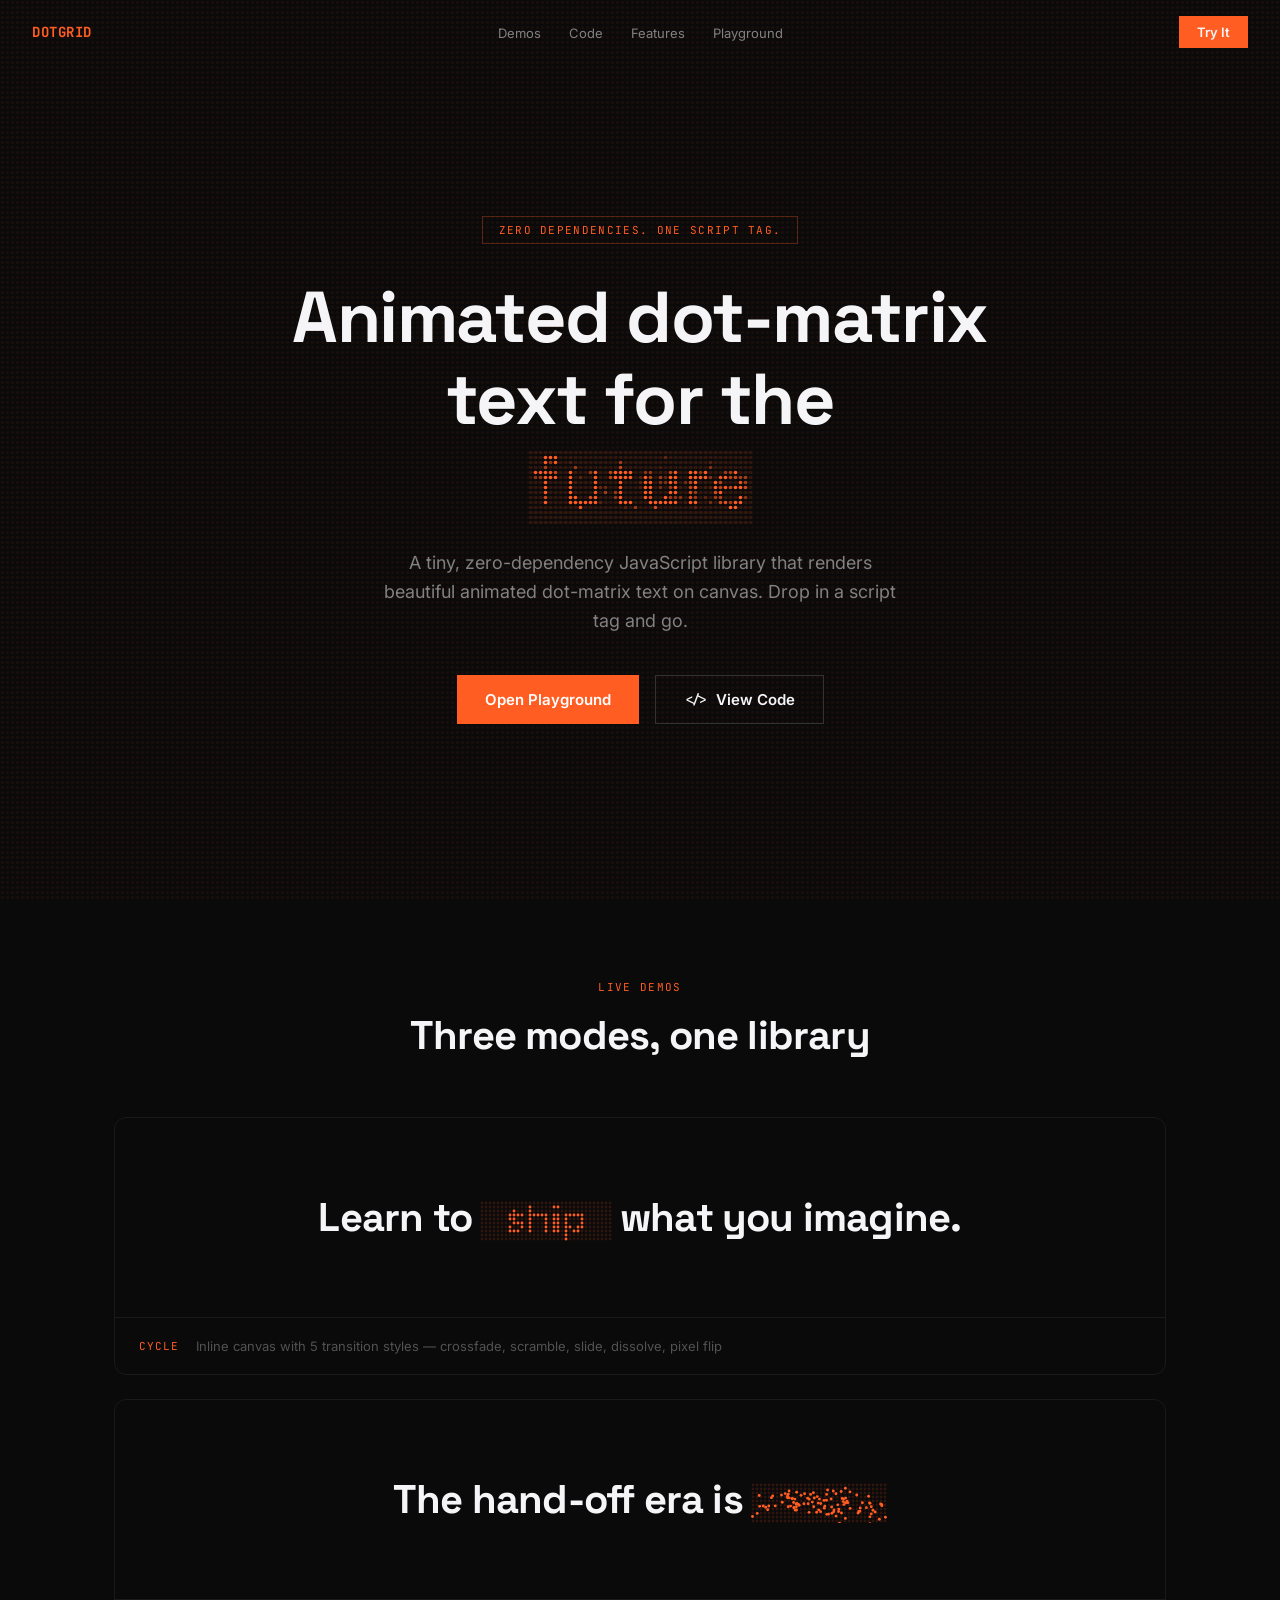
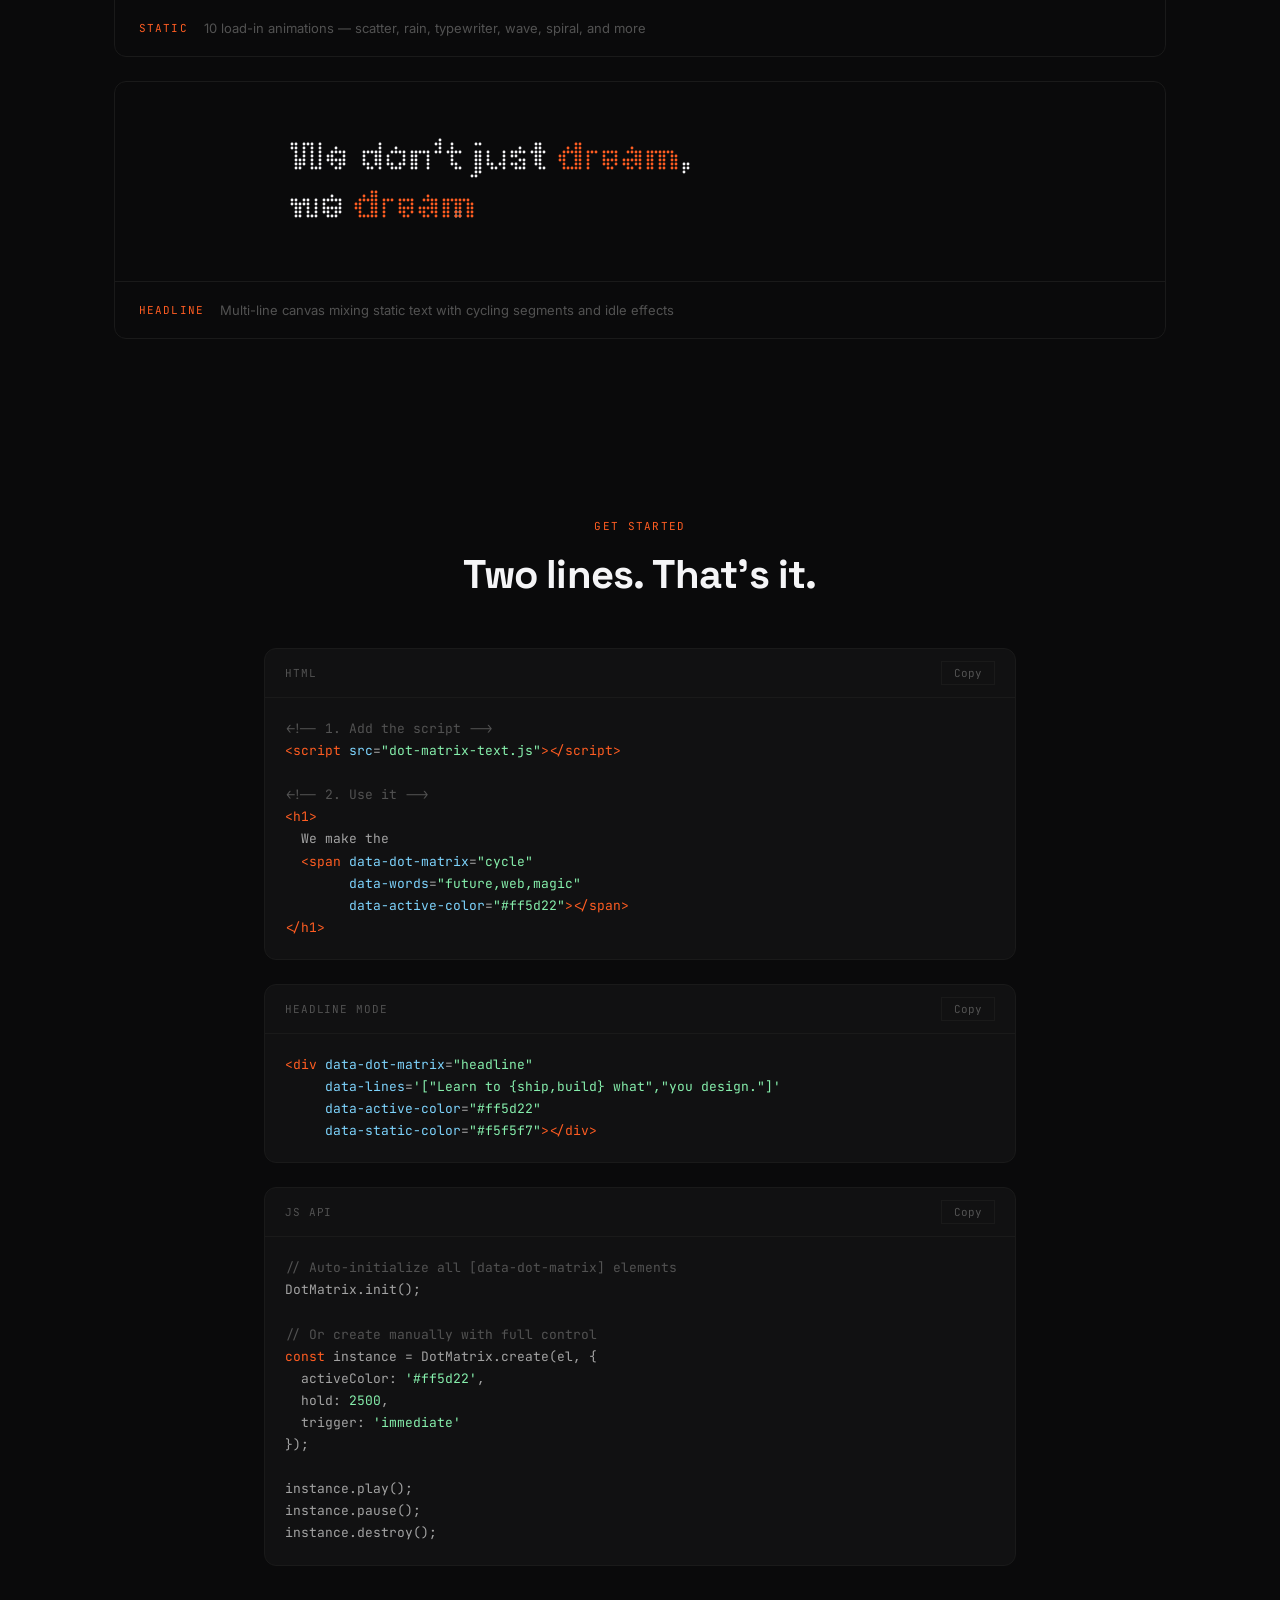
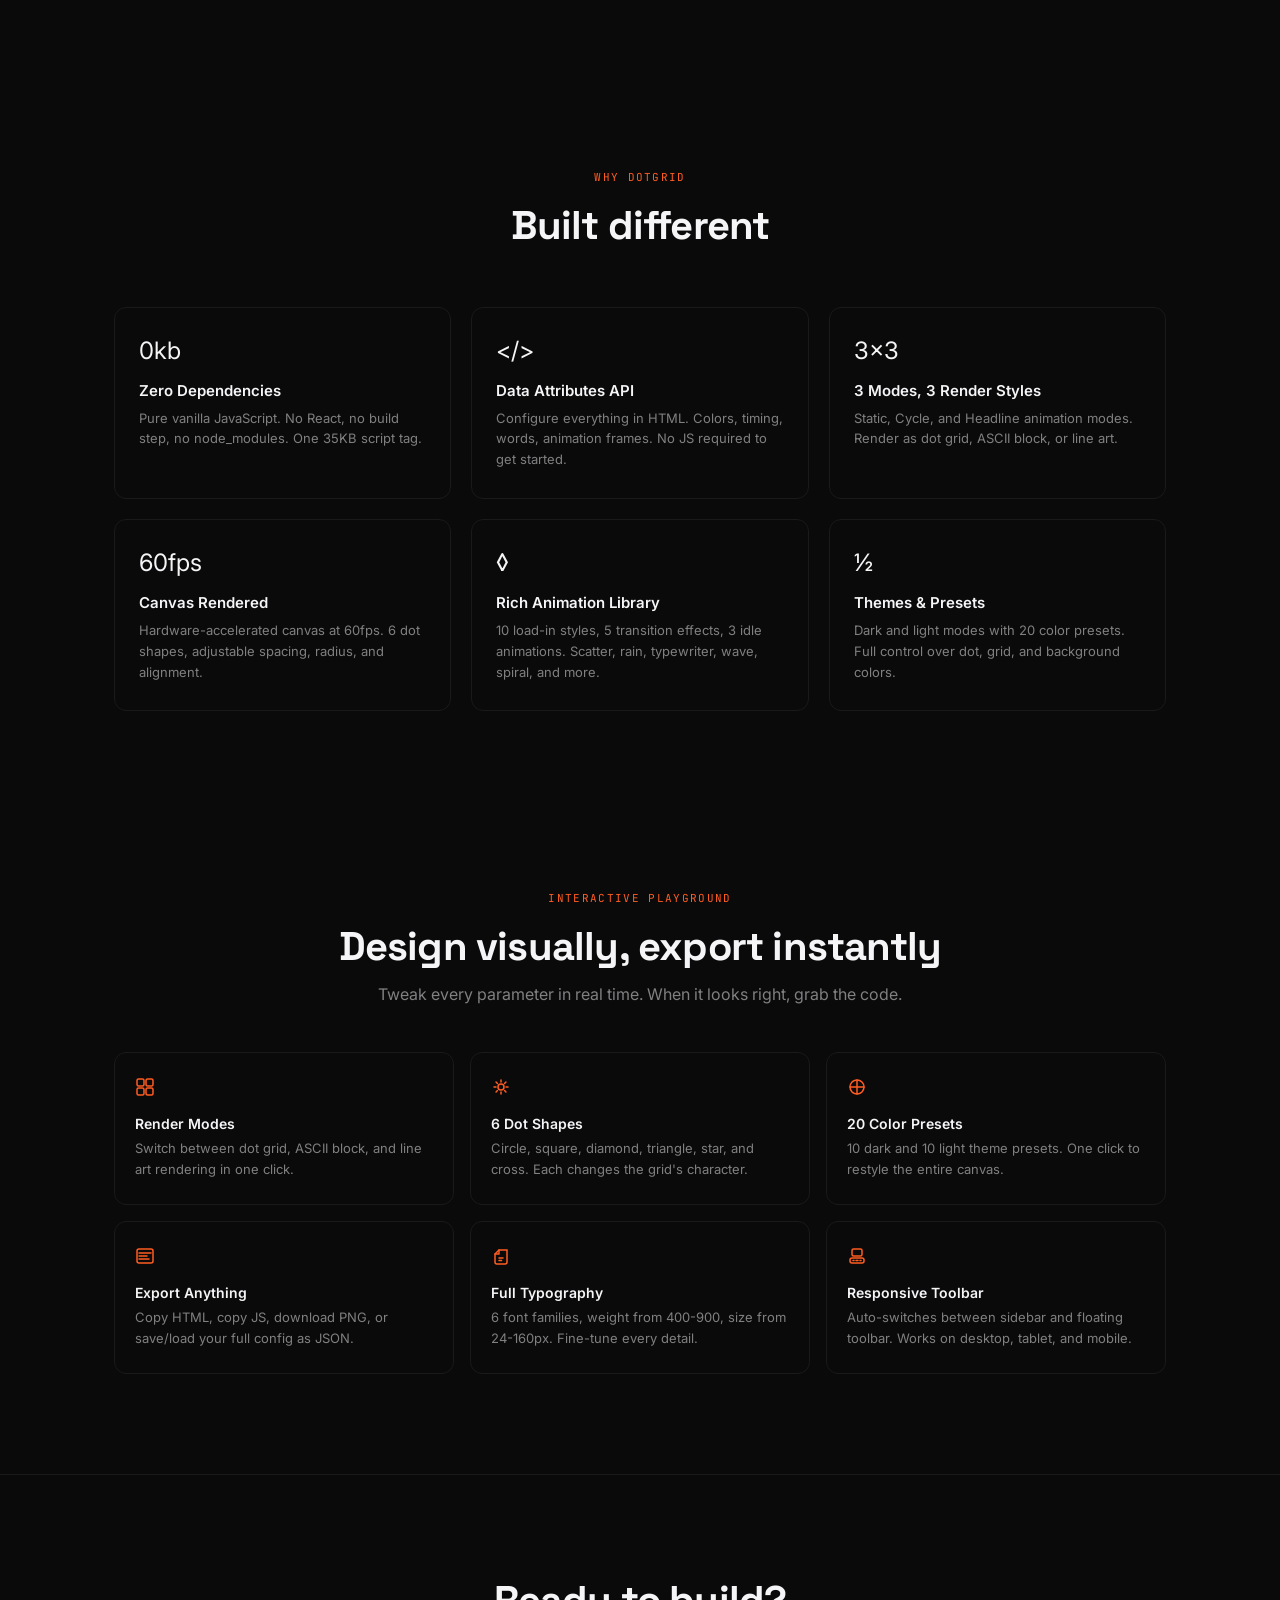
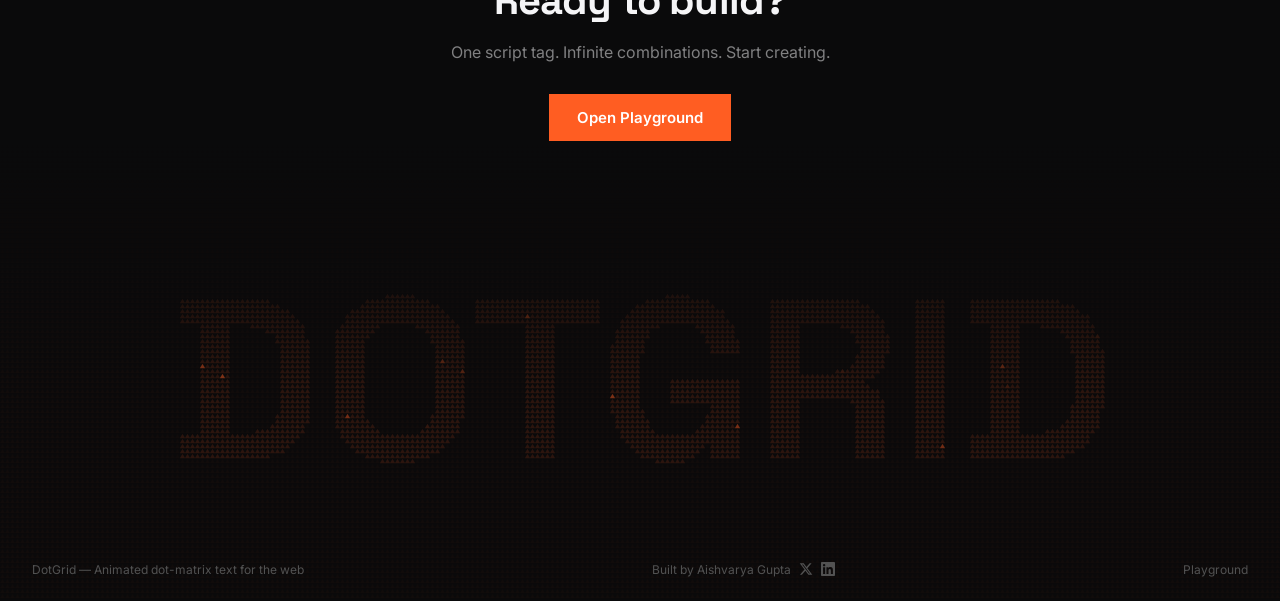
==== commit bed9f0df: "Add attribution and social links to website footer Footer now shows "Built by Aishvarya Gupta" with " ====
--- a/index.html
+++ b/index.html
@@ -517,6 +517,19 @@
       transition: color 150ms;
     }
     .footer a:hover { color: var(--text); }
+    .footer__built {
+      display: flex;
+      align-items: center;
+      gap: 8px;
+    }
+    .footer__social {
+      display: inline-flex;
+      align-items: center;
+      justify-content: center;
+      color: var(--text-dim);
+      transition: color 150ms;
+    }
+    .footer__social:hover { color: var(--orange); }
 
     /* ── Responsive ── */
     @media (max-width: 768px) {
@@ -981,6 +994,14 @@
     </section>
     <footer class="footer">
       <span>DotGrid &mdash; Animated dot-matrix text for the web</span>
+      <span class="footer__built">Built by Aishvarya Gupta
+        <a href="https://x.com/aishvaryagupta_" target="_blank" rel="noopener" class="footer__social" aria-label="X (Twitter)">
+          <svg width="14" height="14" viewBox="0 0 24 24" fill="currentColor"><path d="M18.244 2.25h3.308l-7.227 8.26 8.502 11.24H16.17l-5.214-6.817L4.99 21.75H1.68l7.73-8.835L1.254 2.25H8.08l4.713 6.231zm-1.161 17.52h1.833L7.084 4.126H5.117z"/></svg>
+        </a>
+        <a href="https://www.linkedin.com/in/aishvaryagupta/" target="_blank" rel="noopener" class="footer__social" aria-label="LinkedIn">
+          <svg width="14" height="14" viewBox="0 0 24 24" fill="currentColor"><path d="M20.447 20.452h-3.554v-5.569c0-1.328-.027-3.037-1.852-3.037-1.853 0-2.136 1.445-2.136 2.939v5.667H9.351V9h3.414v1.561h.046c.477-.9 1.637-1.85 3.37-1.85 3.601 0 4.267 2.37 4.267 5.455v6.286zM5.337 7.433a2.062 2.062 0 01-2.063-2.065 2.064 2.064 0 112.063 2.065zm1.782 13.019H3.555V9h3.564v11.452zM22.225 0H1.771C.792 0 0 .774 0 1.729v20.542C0 23.227.792 24 1.771 24h20.451C23.2 24 24 23.227 24 22.271V1.729C24 .774 23.2 0 22.222 0h.003z"/></svg>
+        </a>
+      </span>
       <a href="playground.html">Playground</a>
     </footer>
   </div>
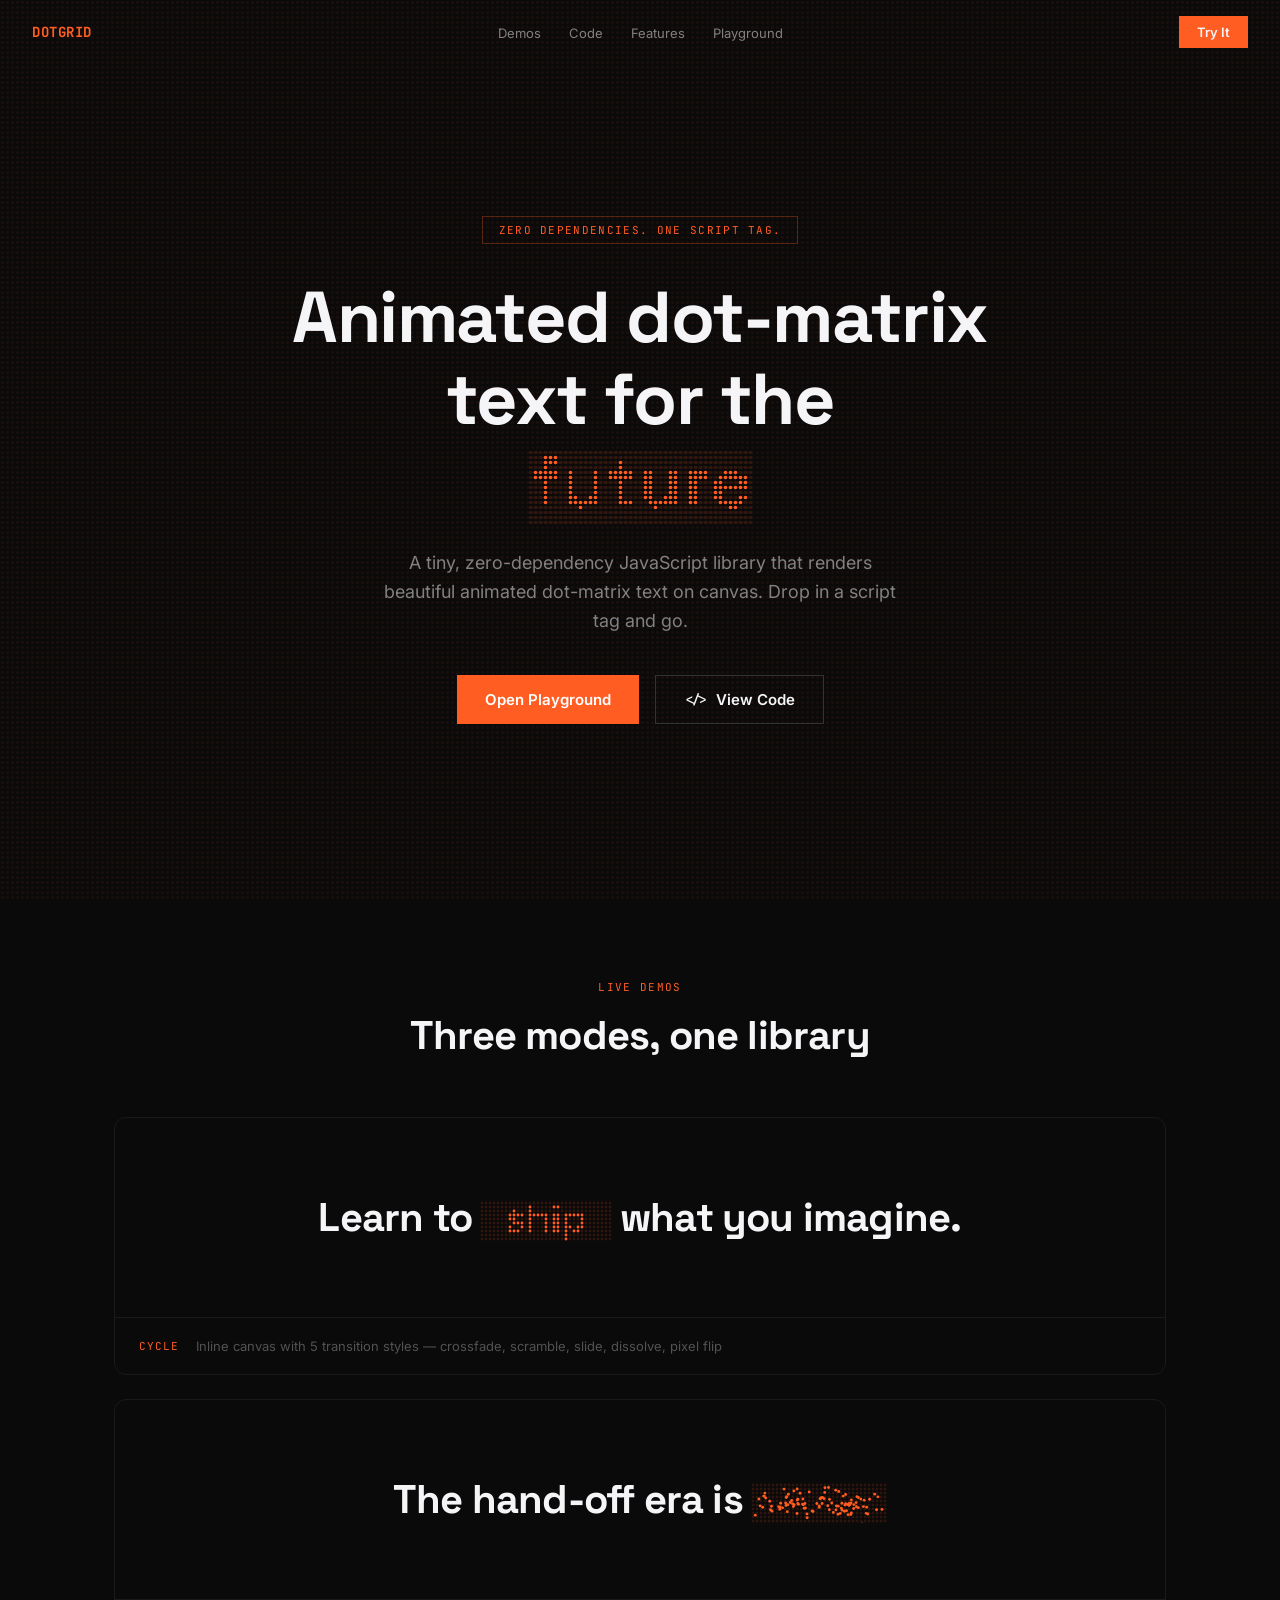
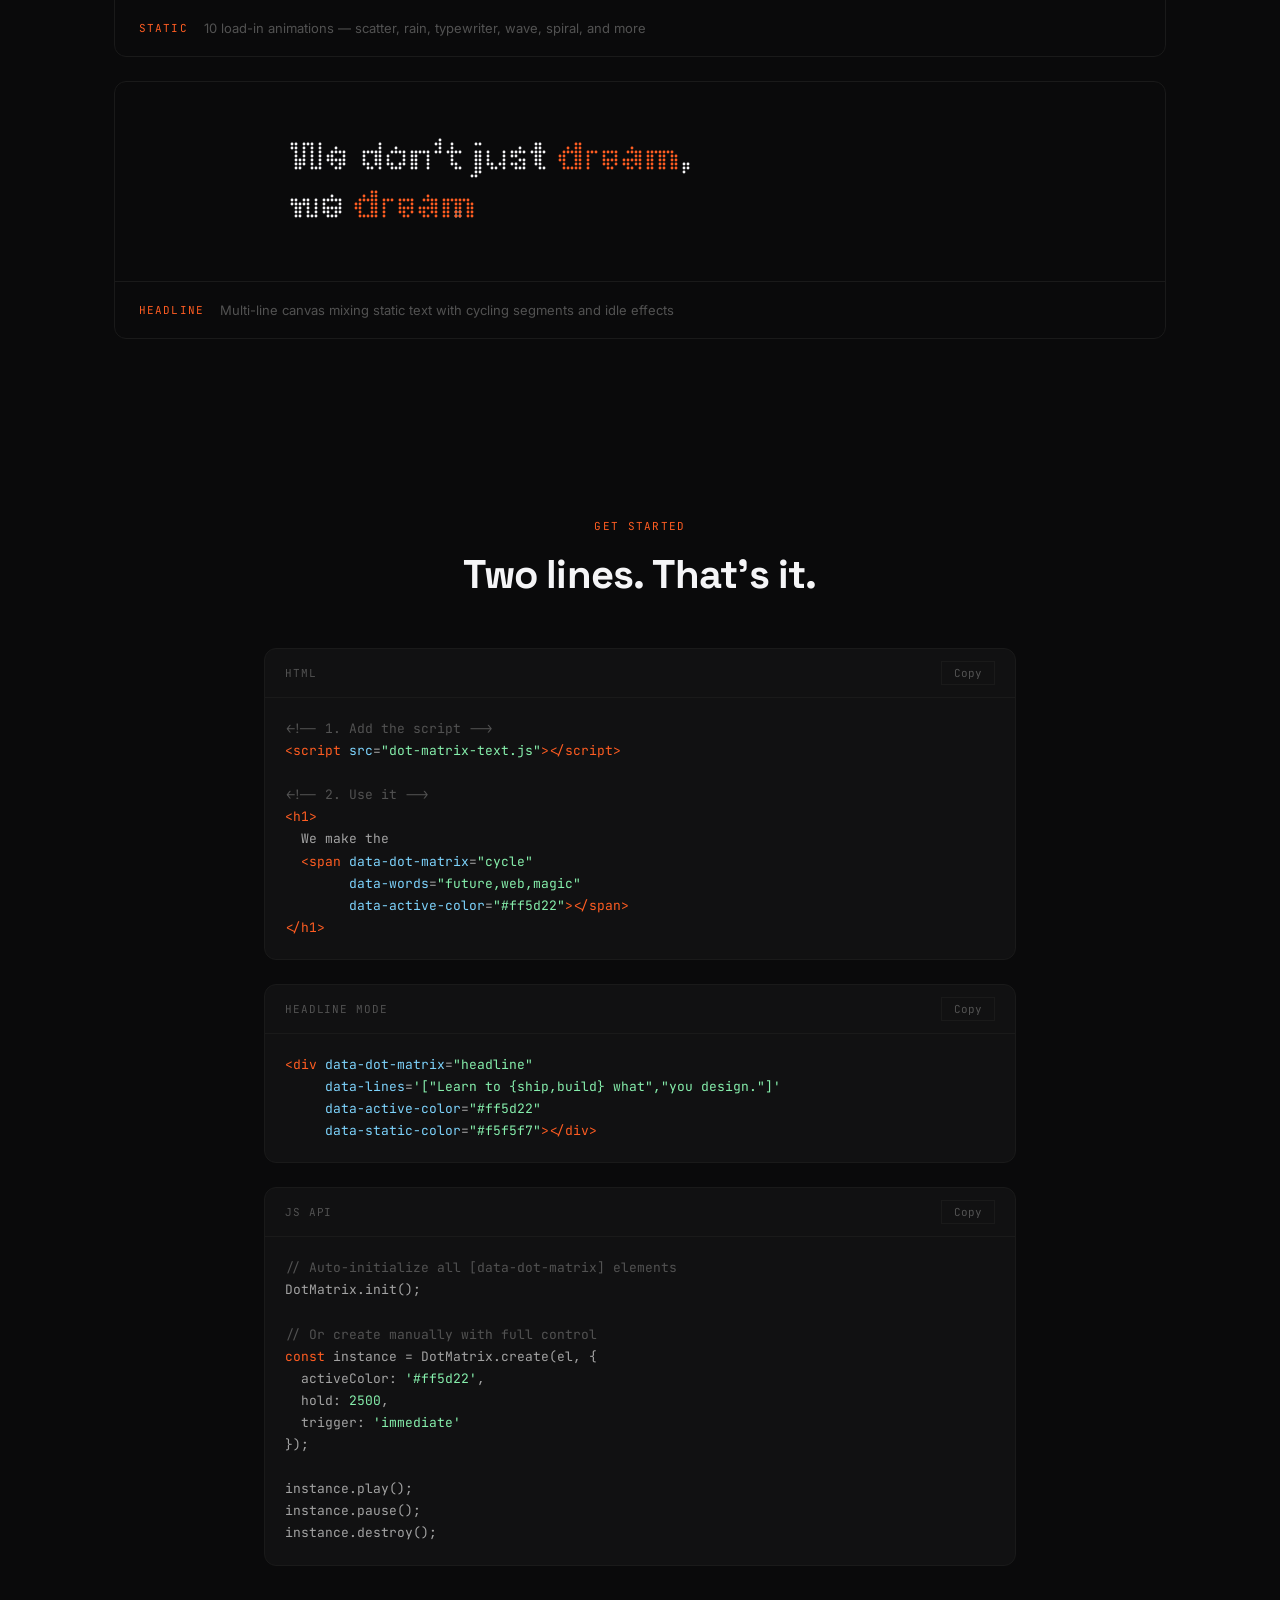
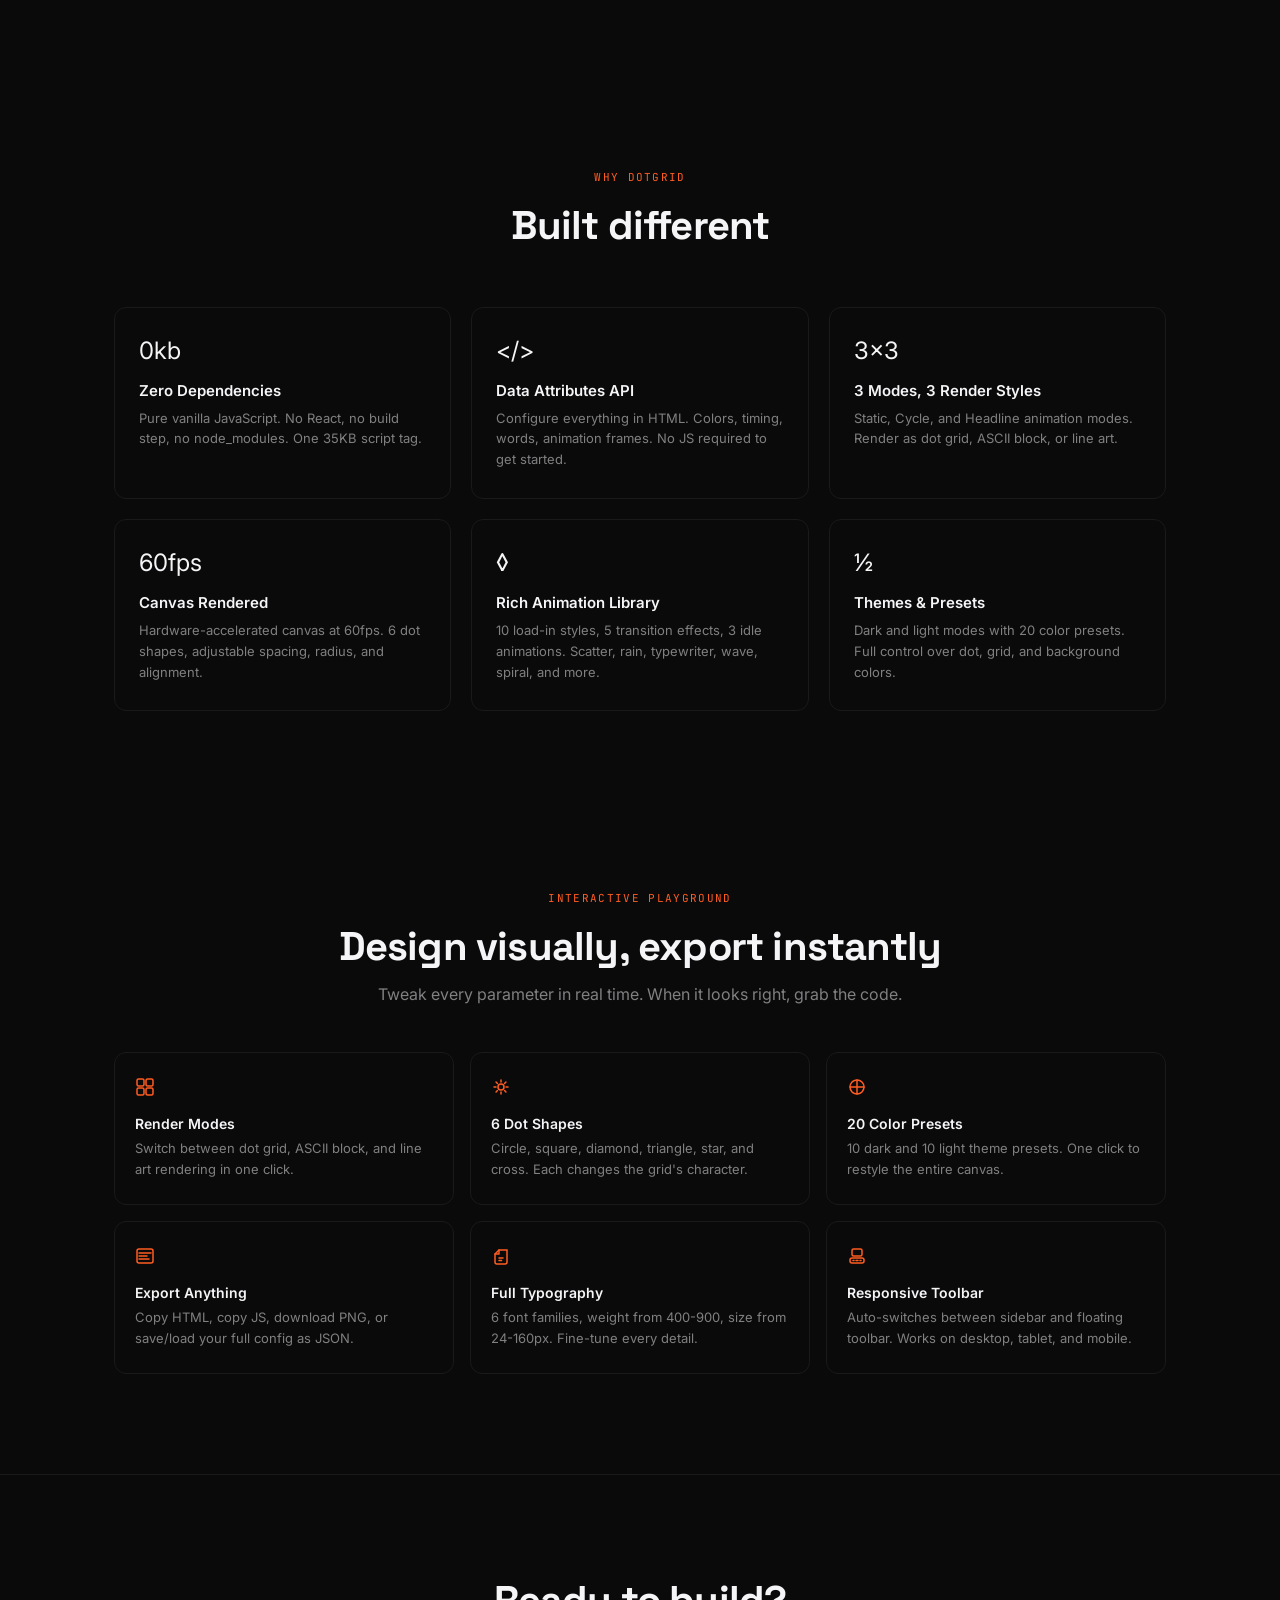
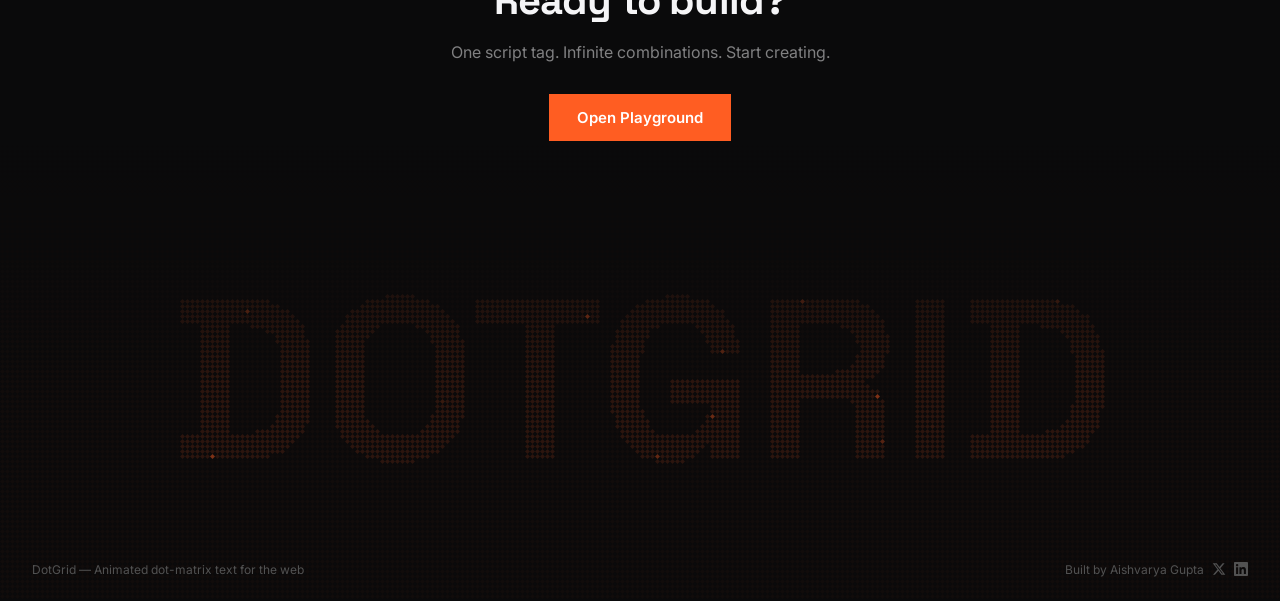
==== commit 13b18e26: "Remove Playground link from website footer Co-Authored-By: Claude Opus 4.6 (1M context) <noreply@ant" ====
--- a/index.html
+++ b/index.html
@@ -1002,7 +1002,6 @@
           <svg width="14" height="14" viewBox="0 0 24 24" fill="currentColor"><path d="M20.447 20.452h-3.554v-5.569c0-1.328-.027-3.037-1.852-3.037-1.853 0-2.136 1.445-2.136 2.939v5.667H9.351V9h3.414v1.561h.046c.477-.9 1.637-1.85 3.37-1.85 3.601 0 4.267 2.37 4.267 5.455v6.286zM5.337 7.433a2.062 2.062 0 01-2.063-2.065 2.064 2.064 0 112.063 2.065zm1.782 13.019H3.555V9h3.564v11.452zM22.225 0H1.771C.792 0 0 .774 0 1.729v20.542C0 23.227.792 24 1.771 24h20.451C23.2 24 24 23.227 24 22.271V1.729C24 .774 23.2 0 22.222 0h.003z"/></svg>
         </a>
       </span>
-      <a href="playground.html">Playground</a>
     </footer>
   </div>
 
